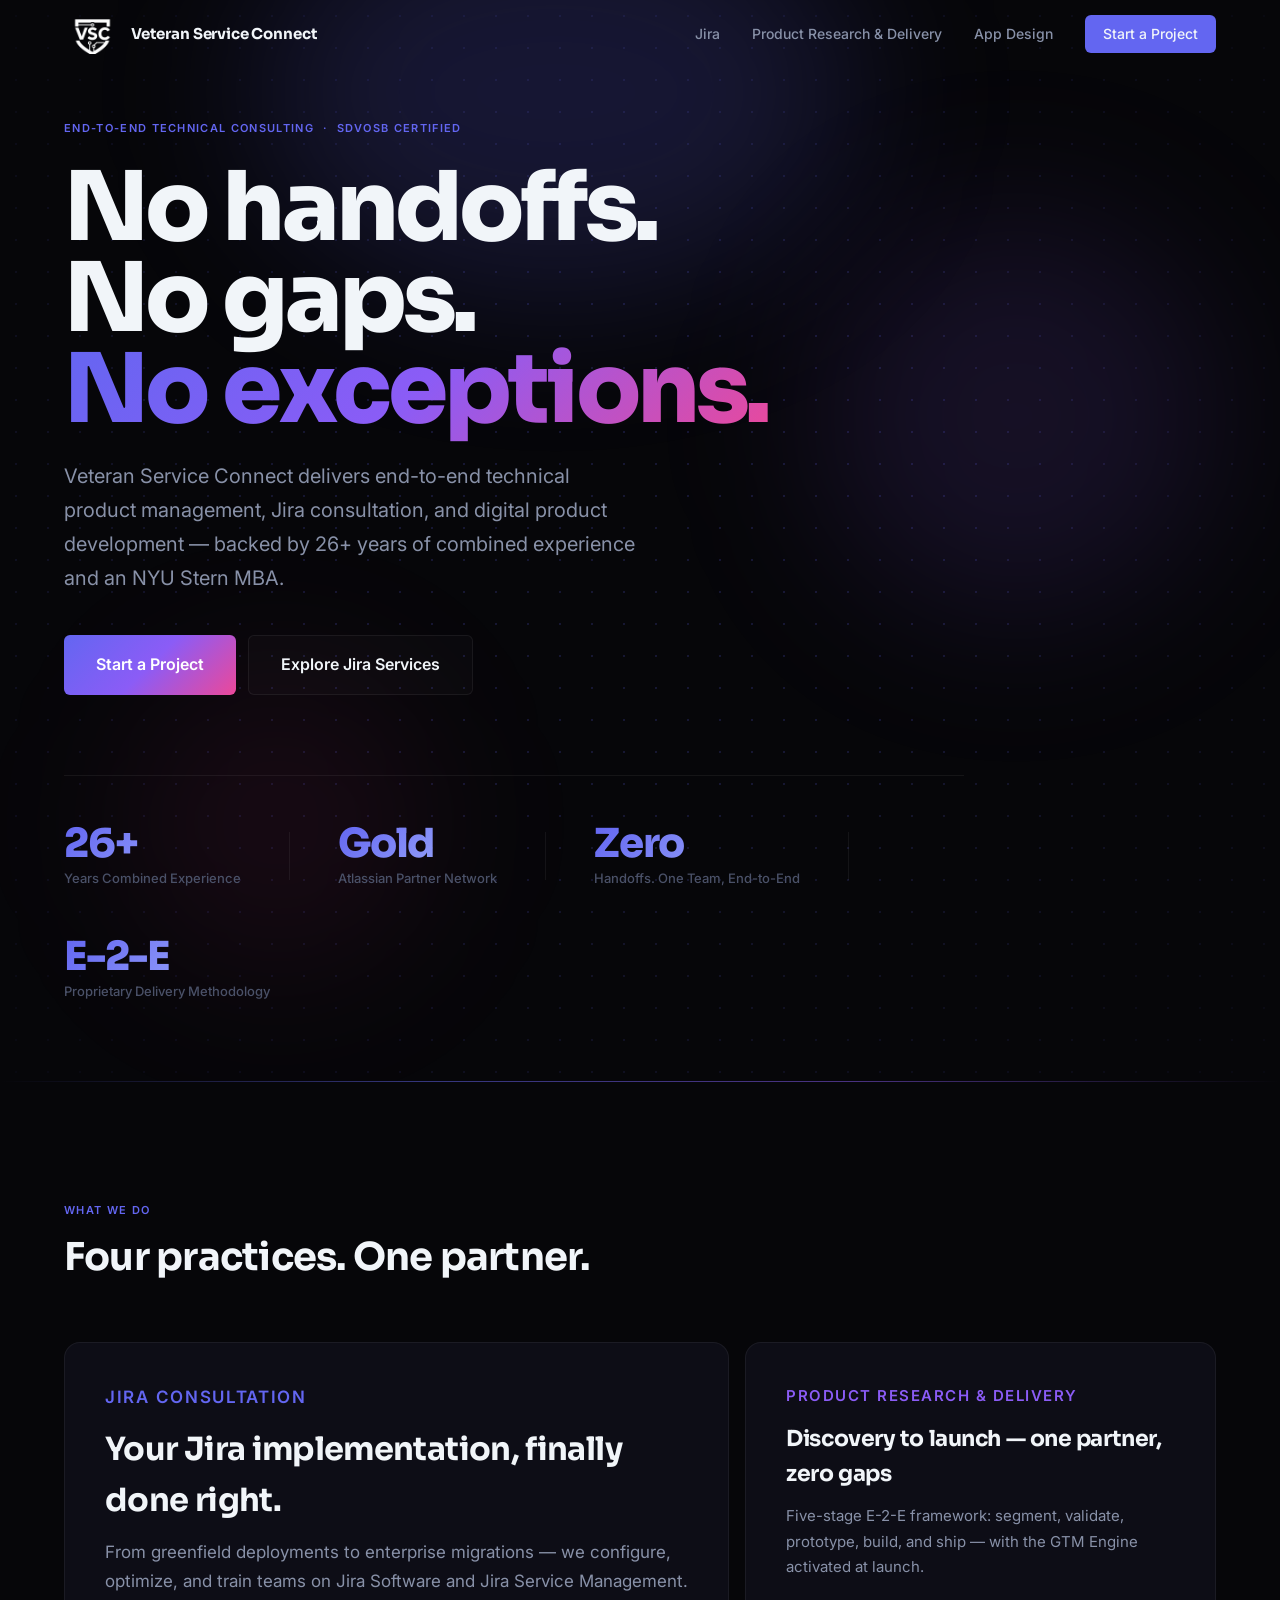
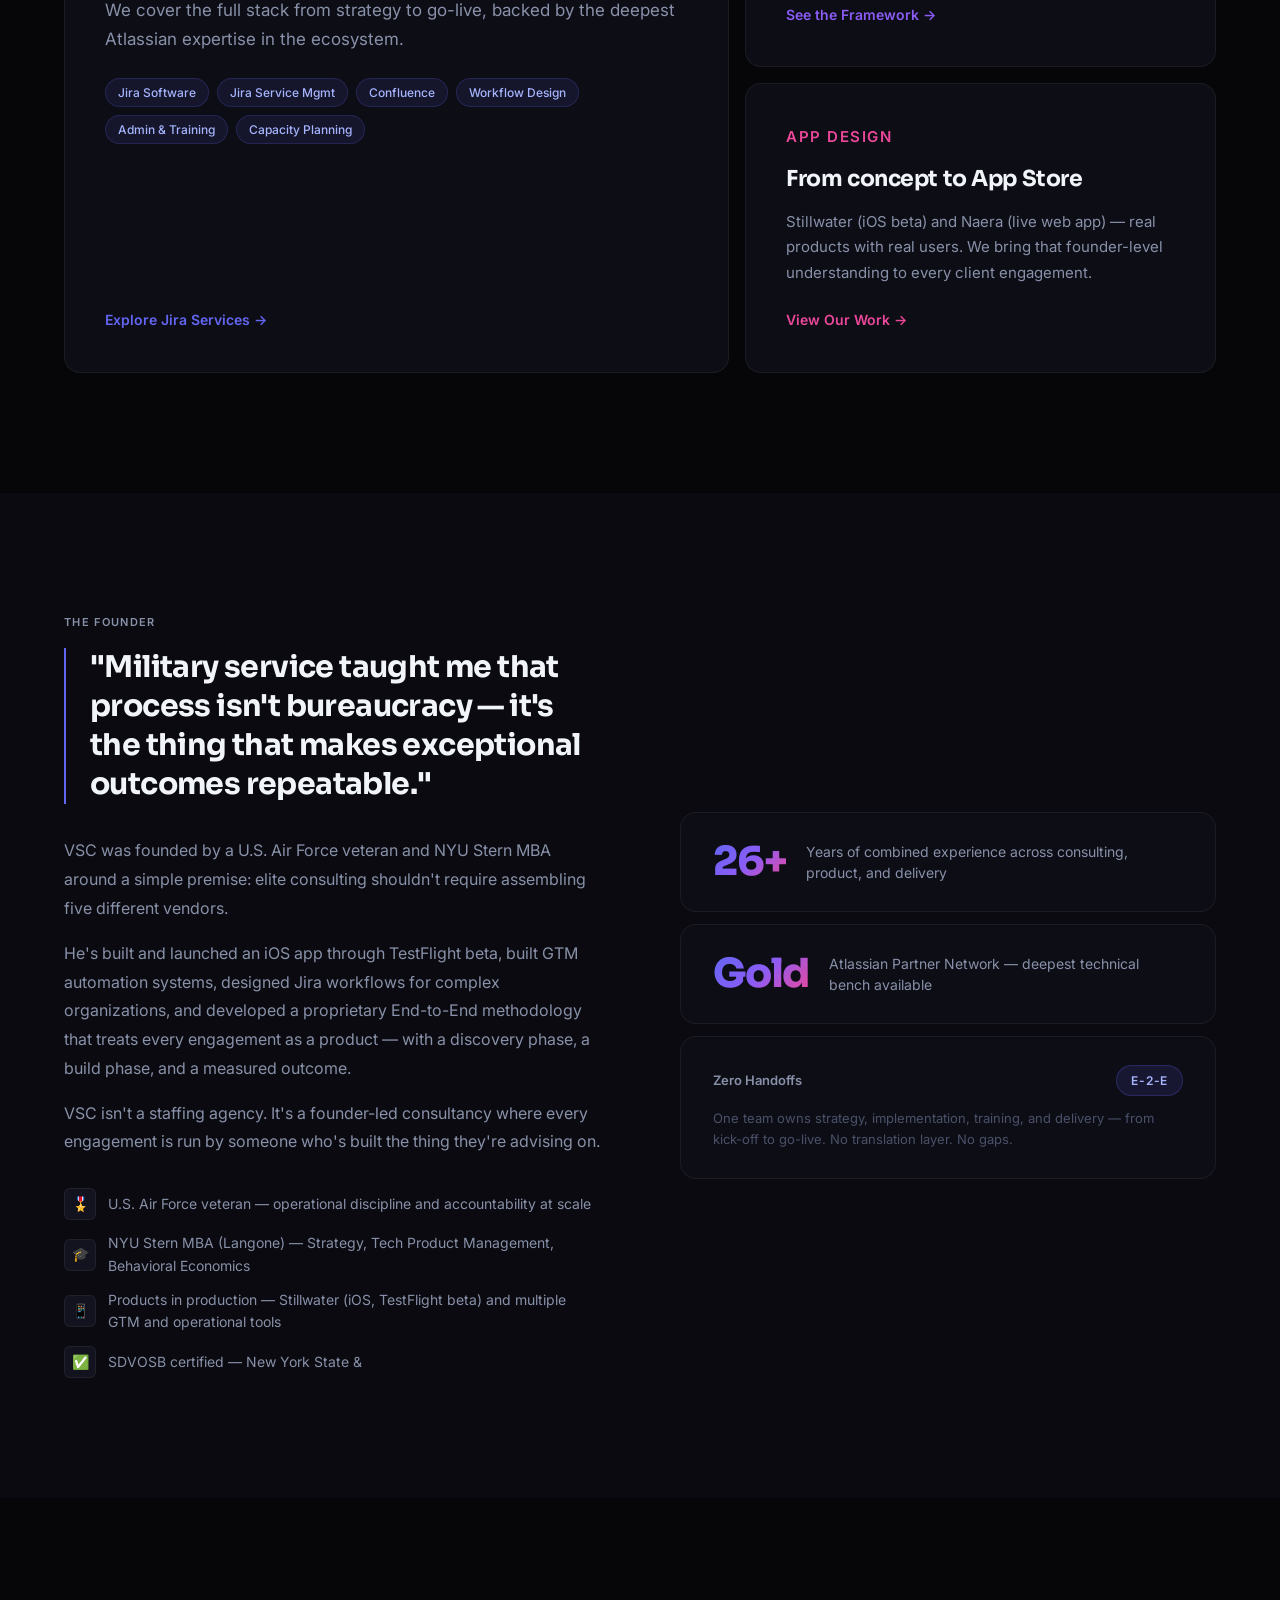
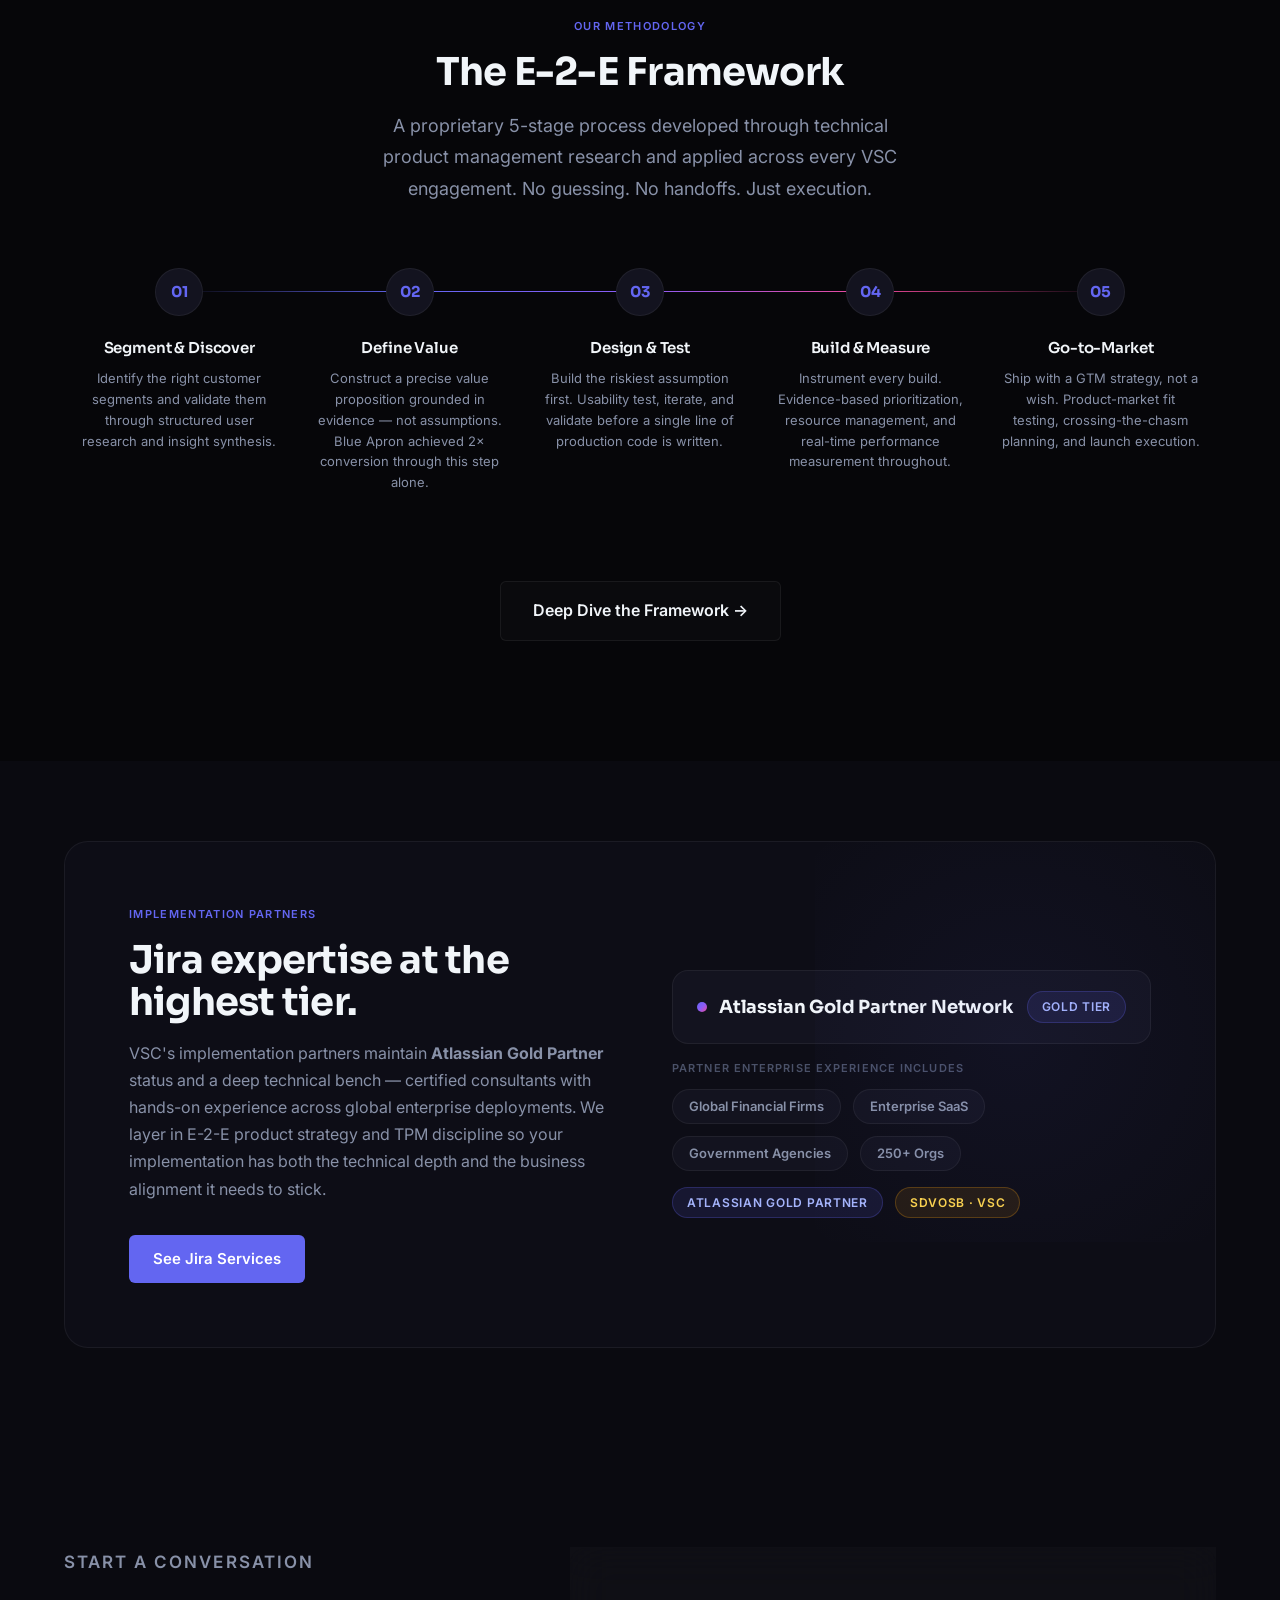
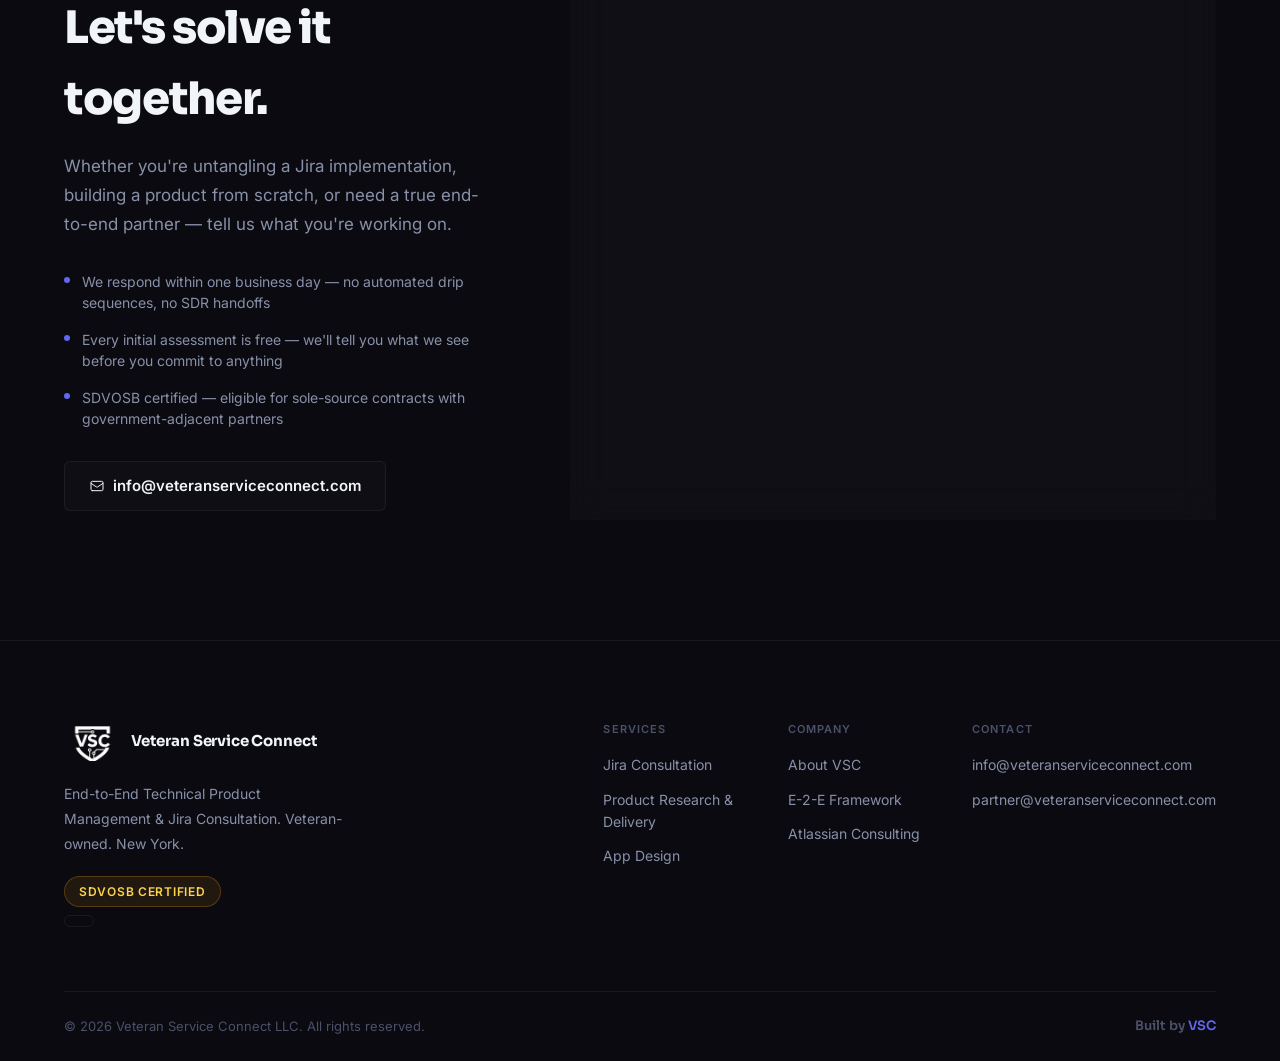
==== index.html @ 16a40b55 "feat(forms): wire homepage and delivery page contact forms to Resend - index.html: update field name" ====
<!DOCTYPE html>
<html lang="en" data-page="home">
<head>
  <meta charset="UTF-8" />
  <meta name="viewport" content="width=device-width, initial-scale=1.0" />
  <meta name="description" content="Veteran Service Connect — End-to-End Technical Product Management & Jira Consultation. SDVOSB certified. Founded by an NYU Stern MBA and USAF veteran." />
  <meta property="og:title" content="Veteran Service Connect — E-2-E Technical Consulting" />
  <meta property="og:description" content="Military precision meets MBA strategy. Jira, TPM, mobile apps, and growth systems — end-to-end." />
  <title>Veteran Service Connect</title>
  <link rel="icon" type="image/svg+xml" href="/assets/favicon.svg" />
  <link rel="preconnect" href="https://fonts.googleapis.com" />
  <link rel="preconnect" href="https://fonts.gstatic.com" crossorigin />
  <link href="https://fonts.googleapis.com/css2?family=Inter:wght@400;500;600;700&family=Sora:wght@400;600;700;800&display=swap" rel="stylesheet" />
  <link rel="stylesheet" href="/css/styles.css" />
  <style>
    /* ---- HOME-SPECIFIC ---- */
    .hero-inner {
      position: relative;
      z-index: 1;
      max-width: 900px;
    }
    .hero-inner .eyebrow { margin-bottom: 24px; }
    .hero-headline { margin-bottom: 24px; }
    .hero-sub {
      font-size: 20px;
      color: var(--text-2);
      line-height: 1.7;
      max-width: 580px;
      margin-bottom: 40px;
    }
    .hero-cta-group {
      display: flex;
      gap: 12px;
      flex-wrap: wrap;
      margin-bottom: 80px;
    }
    .hero-stats-row {
      display: flex;
      align-items: center;
      gap: 48px;
      padding-top: 48px;
      border-top: 1px solid var(--border);
      flex-wrap: wrap;
    }

    /* ---- BENTO GRID ---- */
    .services-bento {
      display: grid;
      grid-template-columns: repeat(12, 1fr);
      grid-template-rows: auto auto;
      gap: 16px;
    }
    .bento-card {
      background: var(--surface);
      border: 1px solid var(--border);
      border-radius: var(--r-lg);
      padding: 40px;
      display: flex;
      flex-direction: column;
      justify-content: space-between;
      min-height: 280px;
      position: relative;
      overflow: hidden;
      text-decoration: none;
      color: inherit;
      transition: border-color 0.25s, transform 0.25s var(--ease-spring), box-shadow 0.25s;
    }
    .bento-card:hover {
      border-color: var(--border-hover);
      transform: translateY(-3px);
      box-shadow: 0 20px 60px rgba(0,0,0,0.5);
    }
    .bento-card::before {
      content: '';
      position: absolute;
      inset: 0;
      border-radius: inherit;
      opacity: 0;
      transition: opacity 0.3s;
    }
    .bento-card:hover::before { opacity: 1; }

    /* Jira card - spans 7/12 columns and 2 rows */
    .bento-jira {
      grid-column: 1 / 8;
      grid-row: 1 / 3;
      min-height: 580px;
    }
    .bento-jira::before { background: radial-gradient(ellipse 60% 50% at 50% 100%, rgba(99,102,241,0.08), transparent); }

    /* Three right cards */
    .bento-consulting { grid-column: 8 / 13; grid-row: 1 / 2; }
    .bento-consulting::before { background: radial-gradient(ellipse 60% 60% at 100% 0%, rgba(139,92,246,0.08), transparent); }

    .bento-apps { grid-column: 8 / 13; grid-row: 2 / 3; }
    .bento-apps::before { background: radial-gradient(ellipse 60% 60% at 100% 100%, rgba(236,72,153,0.08), transparent); }

    .bento-card-eyebrow {
      font-size: 11px;
      font-weight: 600;
      letter-spacing: 0.1em;
      text-transform: uppercase;
      margin-bottom: 12px;
    }
    .bento-card h3 {
      font-family: var(--font-display);
      font-weight: 700;
      letter-spacing: -0.02em;
      margin-bottom: 12px;
    }
    .bento-jira h3 { font-size: 32px; }
    .bento-consulting h3, .bento-apps h3 { font-size: 22px; }

    .bento-card p {
      color: var(--text-2);
      line-height: 1.7;
    }
    .bento-jira p { font-size: 17px; }
    .bento-consulting p, .bento-apps p { font-size: 15px; }

    .bento-card-arrow {
      display: inline-flex;
      align-items: center;
      gap: 8px;
      font-size: 14px;
      font-weight: 600;
      margin-top: 24px;
      transition: gap 0.2s;
    }
    .bento-card:hover .bento-card-arrow { gap: 12px; }

    .bento-jira .bento-card-eyebrow { color: #6366F1; }
    .bento-jira .bento-card-arrow { color: #6366F1; }
    .bento-consulting .bento-card-eyebrow { color: #8B5CF6; }
    .bento-consulting .bento-card-arrow { color: #8B5CF6; }
    .bento-apps .bento-card-eyebrow { color: #EC4899; }
    .bento-apps .bento-card-arrow { color: #EC4899; }

    /* ---- BENTO DECORATIVE ELEMENT (jira card) ---- */
    .jira-visual {
      position: absolute;
      bottom: 0;
      right: 0;
      width: 300px;
      height: 200px;
      opacity: 0.06;
      pointer-events: none;
    }
    .bento-jira-tags {
      display: flex;
      flex-wrap: wrap;
      gap: 8px;
      margin-top: 24px;
    }
    .bento-tag {
      font-size: 12px;
      font-weight: 500;
      padding: 4px 12px;
      border-radius: var(--r-full);
      background: rgba(99,102,241,0.1);
      border: 1px solid rgba(99,102,241,0.2);
      color: #A5B4FC;
    }

    /* ---- FOUNDER SECTION ---- */
    .founder-grid {
      display: grid;
      grid-template-columns: 1fr 1fr;
      gap: 80px;
      align-items: center;
    }
    .founder-quote {
      font-family: var(--font-display);
      font-size: clamp(22px, 2.5vw, 30px);
      font-weight: 700;
      line-height: 1.3;
      letter-spacing: -0.02em;
      color: var(--text);
      border-left: 2px solid var(--a1);
      padding-left: 24px;
      margin-bottom: 32px;
    }
    .founder-bio p {
      color: var(--text-2);
      line-height: 1.8;
      margin-bottom: 16px;
    }
    .founder-credentials {
      display: flex;
      flex-direction: column;
      gap: 12px;
      margin-top: 32px;
    }
    .founder-cred {
      display: flex;
      align-items: center;
      gap: 12px;
      font-size: 14px;
      color: var(--text-2);
    }
    .cred-icon {
      width: 32px;
      height: 32px;
      border-radius: var(--r-sm);
      background: var(--surface-2);
      border: 1px solid var(--border);
      display: flex;
      align-items: center;
      justify-content: center;
      font-size: 14px;
      flex-shrink: 0;
    }
    .founder-visual {
      position: relative;
    }
    .founder-card-stack {
      display: flex;
      flex-direction: column;
      gap: 12px;
    }
    .founder-stat-card {
      background: var(--surface);
      border: 1px solid var(--border);
      border-radius: var(--r-lg);
      padding: 28px 32px;
      display: flex;
      align-items: center;
      gap: 20px;
    }
    .founder-stat-card .num {
      font-family: var(--font-display);
      font-size: 40px;
      font-weight: 800;
      letter-spacing: -0.03em;
      line-height: 1;
    }
    .founder-stat-card .num.grad { }
    .founder-stat-card .label {
      font-size: 14px;
      color: var(--text-2);
      line-height: 1.5;
    }

    /* ---- E-2-E PROCESS ---- */
    .e2e-steps {
      display: grid;
      grid-template-columns: repeat(5, 1fr);
      gap: 0;
      position: relative;
      margin-top: 64px;
    }
    .e2e-connector {
      position: absolute;
      top: 23px;
      left: 10%;
      right: 10%;
      height: 1px;
      background: linear-gradient(90deg, transparent, var(--a1), var(--a2), var(--a3), transparent);
      pointer-events: none;
    }
    .e2e-step {
      display: flex;
      flex-direction: column;
      align-items: center;
      text-align: center;
      padding: 0 16px 40px;
      position: relative;
    }
    .e2e-num {
      width: 48px;
      height: 48px;
      border-radius: 50%;
      background: var(--surface-2);
      border: 1px solid var(--border);
      display: flex;
      align-items: center;
      justify-content: center;
      font-family: var(--font-display);
      font-weight: 700;
      font-size: 15px;
      color: var(--a1);
      position: relative;
      z-index: 1;
      margin-bottom: 20px;
      transition: background 0.2s, border-color 0.2s;
    }
    .e2e-step:hover .e2e-num {
      background: rgba(99,102,241,0.15);
      border-color: rgba(99,102,241,0.4);
    }
    .e2e-step h4 {
      font-family: var(--font-display);
      font-size: 15px;
      font-weight: 600;
      margin-bottom: 8px;
      letter-spacing: -0.01em;
    }
    .e2e-step p {
      font-size: 13px;
      color: var(--text-2);
      line-height: 1.6;
    }

    /* ---- PARTNERSHIP ---- */
    .partnership-section {
      background: var(--surface);
      border-radius: var(--r-xl);
      border: 1px solid var(--border);
      padding: 64px;
      display: grid;
      grid-template-columns: 1fr 1fr;
      gap: 64px;
      align-items: center;
      position: relative;
      overflow: hidden;
    }
    .partnership-section::before {
      content: '';
      position: absolute;
      top: 0; right: 0;
      width: 400px;
      height: 400px;
      background: radial-gradient(circle, rgba(99,102,241,0.06), transparent);
      pointer-events: none;
    }
    .partnership-logo-group {
      display: flex;
      flex-direction: column;
      gap: 16px;
    }
    .partnership-main-badge {
      display: inline-flex;
      align-items: center;
      gap: 12px;
      background: var(--surface-2);
      border: 1px solid var(--border);
      border-radius: var(--r-lg);
      padding: 20px 24px;
    }
    .partner-dot {
      width: 10px;
      height: 10px;
      border-radius: 50%;
      background: var(--grad-brand);
    }
    .partnership-main-badge .name {
      font-family: var(--font-display);
      font-size: 18px;
      font-weight: 700;
      letter-spacing: -0.01em;
    }
    .partnership-main-badge .tier {
      margin-left: auto;
    }
    .client-proof {
      display: flex;
      flex-direction: column;
      gap: 8px;
    }
    .client-proof-label {
      font-size: 11px;
      font-weight: 600;
      letter-spacing: 0.1em;
      text-transform: uppercase;
      color: var(--text-3);
      margin-bottom: 4px;
    }
    .client-logos-row {
      display: flex;
      flex-wrap: wrap;
      gap: 12px;
    }
    .client-pill {
      font-size: 13px;
      font-weight: 600;
      color: var(--text-2);
      padding: 6px 16px;
      background: var(--surface-2);
      border: 1px solid var(--border);
      border-radius: var(--r-full);
    }

    /* ---- CONTACT SPLIT ---- */
    .contact-split-home {
      display: grid;
      grid-template-columns: 1fr 1fr;
      gap: 80px;
      align-items: start;
    }
    .contact-lede h2 {
      font-family: var(--font-display);
      font-size: clamp(30px, 3.5vw, 46px);
      font-weight: 800;
      letter-spacing: -0.03em;
      margin-bottom: 16px;
    }
    .contact-lede p {
      font-size: 17px;
      color: var(--text-2);
      line-height: 1.7;
      margin-bottom: 32px;
    }
    .contact-trust {
      display: flex;
      flex-direction: column;
      gap: 16px;
    }
    .contact-trust-item {
      display: flex;
      align-items: flex-start;
      gap: 12px;
      font-size: 14px;
      color: var(--text-2);
      line-height: 1.5;
    }
    .contact-trust-dot {
      width: 6px;
      height: 6px;
      border-radius: 50%;
      background: var(--a1);
      margin-top: 6px;
      flex-shrink: 0;
    }
    @media (max-width: 900px) {
      .contact-split-home { grid-template-columns: 1fr; gap: 48px; }
    }

    /* Responsive bento */
    @media (max-width: 900px) {
      .services-bento { grid-template-columns: 1fr; }
      .bento-jira { grid-column: 1; grid-row: auto; min-height: 320px; }
      .bento-consulting { grid-column: 1; grid-row: auto; }
      .bento-apps { grid-column: 1; grid-row: auto; }
      .founder-grid { grid-template-columns: 1fr; gap: 48px; }
      .e2e-steps { grid-template-columns: 1fr 1fr; gap: 32px; }
      .e2e-connector { display: none; }
      .partnership-section { grid-template-columns: 1fr; gap: 40px; padding: 40px; }
      .cta-band { padding: 48px 32px; }
    }
    @media (max-width: 600px) {
      .e2e-steps { grid-template-columns: 1fr; }
    }
  </style>
</head>
<body>

  <!-- NAV -->
  <header class="nav" id="nav">
    <div class="container nav-inner">
      <a href="/" class="nav-logo">
        <img src="/assets/vsc-mark.png" alt="VSC" style="height:40px;width:auto;" /><span class="nav-logo-text">Veteran Service Connect</span>
        
      </a>
      <button class="nav-toggle" id="nav-toggle" aria-label="Toggle navigation">
        <span></span><span></span><span></span>
      </button>
      <nav class="nav-links" id="nav-links">
        <a href="/jira">Jira</a>
        <a href="/delivery">Product Research &amp; Delivery</a>
        <a href="/apps">App Design</a>
        
        <a href="#contact" class="btn btn-primary btn-sm">Start a Project</a>
      </nav>
    </div>
  </header>

  <main>

    <!-- HERO -->
    <section class="hero">
      <div class="hero-dots"></div>
      <div class="orb orb-1"></div>
      <div class="orb orb-2"></div>
      <div class="orb orb-3"></div>
      <div class="container">
        <div class="hero-inner">
          <p class="eyebrow reveal">End-to-End Technical Consulting &nbsp;·&nbsp; SDVOSB Certified</p>
          <h1 class="display-xl hero-headline reveal reveal-delay-1">
            No handoffs.<br />
            No gaps.<br />
            <span class="grad-text">No exceptions.</span>
          </h1>
          <p class="hero-sub reveal reveal-delay-2">
            Veteran Service Connect delivers end-to-end technical product management, Jira consultation, and digital product development — backed by 26+ years of combined experience and an NYU Stern MBA.
          </p>
          <div class="hero-cta-group reveal reveal-delay-3">
            <a href="#contact" class="btn btn-gradient btn-lg">Start a Project</a>
            <a href="/jira" class="btn btn-ghost btn-lg">Explore Jira Services</a>
          </div>
          <div class="hero-stats-row reveal reveal-delay-4">
            <div class="stat-item">
              <div class="stat-num grad-text-blue" data-count="26">0</div>
              <div class="stat-label">Years Combined Experience</div>
            </div>
            <div class="stat-divider"></div>
            <div class="stat-item">
              <div class="stat-num grad-text-blue">Gold</div>
              <div class="stat-label">Atlassian Partner Network</div>
            </div>
            <div class="stat-divider"></div>
            <div class="stat-item">
              <div class="stat-num grad-text-blue">Zero</div>
              <div class="stat-label">Handoffs. One Team, End-to-End</div>
            </div>
            <div class="stat-divider"></div>
            <div class="stat-item">
              <div class="stat-num grad-text-blue">E-2-E</div>
              <div class="stat-label">Proprietary Delivery Methodology</div>
            </div>
          </div>
        </div>
      </div>
    </section>

    <!-- GLOW LINE -->
    <div class="glow-line"></div>

    <!-- SERVICES BENTO -->
    <section class="section">
      <div class="container">
        <div class="section-header reveal">
          <p class="eyebrow">What We Do</p>
          <h2 class="headline">Four practices. One partner.</h2>
        </div>
        <div class="services-bento reveal reveal-delay-1">

          <!-- JIRA — big card -->
          <a href="/jira" class="bento-card bento-jira">
            <div>
              <p class="bento-card-eyebrow">Jira Consultation</p>
              <h3>Your Jira implementation, finally done right.</h3>
              <p>From greenfield deployments to enterprise migrations — we configure, optimize, and train teams on Jira Software and Jira Service Management. We cover the full stack from strategy to go-live, backed by the deepest Atlassian expertise in the ecosystem.</p>
              <div class="bento-jira-tags">
                <span class="bento-tag">Jira Software</span>
                <span class="bento-tag">Jira Service Mgmt</span>
                <span class="bento-tag">Confluence</span>
                <span class="bento-tag">Workflow Design</span>
                <span class="bento-tag">Admin & Training</span>
                <span class="bento-tag">Capacity Planning</span>
              </div>
            </div>
            <span class="bento-card-arrow">Explore Jira Services →</span>
          </a>

          <!-- PRODUCT RESEARCH & DELIVERY -->
          <a href="/delivery" class="bento-card bento-consulting">
            <div>
              <p class="bento-card-eyebrow">Product Research &amp; Delivery</p>
              <h3>Discovery to launch — one partner, zero gaps</h3>
              <p>Five-stage E-2-E framework: segment, validate, prototype, build, and ship — with the GTM Engine activated at launch.</p>
            </div>
            <span class="bento-card-arrow">See the Framework →</span>
          </a>

          <!-- APP DESIGN -->
          <a href="/apps" class="bento-card bento-apps">
            <div>
              <p class="bento-card-eyebrow">App Design</p>
              <h3>From concept to App Store</h3>
              <p>Stillwater (iOS beta) and Naera (live web app) — real products with real users. We bring that founder-level understanding to every client engagement.</p>
            </div>
            <span class="bento-card-arrow">View Our Work →</span>
          </a>

        </div>
      </div>
    </section>

    <!-- FOUNDER SECTION -->
    <section class="section section-dark" id="about">
      <div class="container">
        <div class="founder-grid">
          <div class="founder-bio reveal">
            <p class="eyebrow">The Founder</p>
            <div class="founder-quote">
              "Military service taught me that process isn't bureaucracy — it's the thing that makes exceptional outcomes repeatable."
            </div>
            <p>VSC was founded by a U.S. Air Force veteran and NYU Stern MBA around a simple premise: elite consulting shouldn't require assembling five different vendors.</p>
            <p>He's built and launched an iOS app through TestFlight beta, built GTM automation systems, designed Jira workflows for complex organizations, and developed a proprietary End-to-End methodology that treats every engagement as a product — with a discovery phase, a build phase, and a measured outcome.</p>
            <p>VSC isn't a staffing agency. It's a founder-led consultancy where every engagement is run by someone who's built the thing they're advising on.</p>
            <div class="founder-credentials">
              <div class="founder-cred">
                <div class="cred-icon">🎖️</div>
                <span>U.S. Air Force veteran — operational discipline and accountability at scale</span>
              </div>
              <div class="founder-cred">
                <div class="cred-icon">🎓</div>
                <span>NYU Stern MBA (Langone) — Strategy, Tech Product Management, Behavioral Economics</span>
              </div>
              <div class="founder-cred">
                <div class="cred-icon">📱</div>
                <span>Products in production — Stillwater (iOS, TestFlight beta) and multiple GTM and operational tools</span>
              </div>
              <div class="founder-cred">
                <div class="cred-icon">✅</div>
                <span>SDVOSB certified — New York State &amp; </span>
              </div>
            </div>
          </div>
          <div class="founder-visual reveal reveal-delay-2">
            <div class="founder-card-stack">
              <div class="founder-stat-card">
                <div>
                  <div class="num grad-text">26+</div>
                </div>
                <div class="label">Years of combined experience across consulting, product, and delivery</div>
              </div>
              <div class="founder-stat-card">
                <div>
                  <div class="num grad-text">Gold</div>
                </div>
                <div class="label">Atlassian Partner Network — deepest technical bench available</div>
              </div>
              <div class="founder-stat-card card-gradient-border">
                <div style="width:100%">
                  <div style="display:flex;align-items:center;justify-content:space-between;margin-bottom:12px;">
                    <span style="font-size:13px;font-weight:600;color:var(--text-2)">Zero Handoffs</span>
                    <span class="badge badge-indigo">E-2-E</span>
                  </div>
                  <div style="font-size:13px;color:var(--text-3);line-height:1.6;">
                    One team owns strategy, implementation, training, and delivery — from kick-off to go-live. No translation layer. No gaps.
                  </div>
                </div>
              </div>
            </div>
          </div>
        </div>
      </div>
    </section>

    <!-- E-2-E PROCESS -->
    <section class="section" id="process">
      <div class="container">
        <div class="section-header centered reveal">
          <p class="eyebrow">Our Methodology</p>
          <h2 class="headline">The E-2-E Framework</h2>
          <p class="body-l">A proprietary 5-stage process developed through technical product management research and applied across every VSC engagement. No guessing. No handoffs. Just execution.</p>
        </div>
        <div class="e2e-steps reveal reveal-delay-1">
          <div class="e2e-connector"></div>
          <div class="e2e-step">
            <div class="e2e-num">01</div>
            <h4>Segment &amp; Discover</h4>
            <p>Identify the right customer segments and validate them through structured user research and insight synthesis.</p>
          </div>
          <div class="e2e-step">
            <div class="e2e-num">02</div>
            <h4>Define Value</h4>
            <p>Construct a precise value proposition grounded in evidence — not assumptions. Blue Apron achieved 2× conversion through this step alone.</p>
          </div>
          <div class="e2e-step">
            <div class="e2e-num">03</div>
            <h4>Design &amp; Test</h4>
            <p>Build the riskiest assumption first. Usability test, iterate, and validate before a single line of production code is written.</p>
          </div>
          <div class="e2e-step">
            <div class="e2e-num">04</div>
            <h4>Build &amp; Measure</h4>
            <p>Instrument every build. Evidence-based prioritization, resource management, and real-time performance measurement throughout.</p>
          </div>
          <div class="e2e-step">
            <div class="e2e-num">05</div>
            <h4>Go-to-Market</h4>
            <p>Ship with a GTM strategy, not a wish. Product-market fit testing, crossing-the-chasm planning, and launch execution.</p>
          </div>
        </div>
        <div style="text-align:center;margin-top:48px;" class="reveal reveal-delay-2">
          <a href="/delivery" class="btn btn-ghost btn-lg">Deep Dive the Framework →</a>
        </div>
      </div>
    </section>

    <!-- PARTNERSHIP -->
    <section class="section-sm section-dark">
      <div class="container">
        <div class="partnership-section reveal">
          <div>
            <p class="eyebrow" style="margin-bottom:16px;">Implementation Partners</p>
            <h2 class="headline" style="margin-bottom:16px;">Jira expertise at the highest tier.</h2>
            <p class="body" style="color:var(--text-2);margin-bottom:32px;">
              VSC's implementation partners maintain <strong>Atlassian Gold Partner</strong> status and a deep technical bench — certified consultants with hands-on experience across global enterprise deployments. We layer in E-2-E product strategy and TPM discipline so your implementation has both the technical depth and the business alignment it needs to stick.
            </p>
            <a href="/jira" class="btn btn-primary">See Jira Services</a>
          </div>
          <div class="partnership-logo-group">
            <div class="partnership-main-badge">
              <div class="partner-dot"></div>
              <span class="name">Atlassian Gold Partner Network</span>
              <span class="tier"><span class="badge badge-indigo">Gold Tier</span></span>
            </div>
            <div class="client-proof">
              <div class="client-proof-label">Partner enterprise experience includes</div>
              <div class="client-logos-row">
                <span class="client-pill">Global Financial Firms</span>
                <span class="client-pill">Enterprise SaaS</span>
                <span class="client-pill">Government Agencies</span>
                <span class="client-pill">250+ Orgs</span>
              </div>
            </div>
            <div style="display:flex;gap:12px;flex-wrap:wrap;">
              <span class="badge badge-indigo">Atlassian Gold Partner</span>
              <span class="badge badge-gold">SDVOSB · VSC</span>
            </div>
          </div>
        </div>
      </div>
    </section>

    <!-- CONTACT -->
    <section class="section section-dark" id="contact">
      <div class="container">
        <div class="contact-split-home">
          <div class="contact-lede reveal">
            <p class="eyebrow" style="margin-bottom:16px;">Start a Conversation</p>
            <h2>Let's solve it together.</h2>
            <p>Whether you're untangling a Jira implementation, building a product from scratch, or need a true end-to-end partner — tell us what you're working on.</p>
            <div class="contact-trust">
              <div class="contact-trust-item">
                <div class="contact-trust-dot"></div>
                <span>We respond within one business day — no automated drip sequences, no SDR handoffs</span>
              </div>
              <div class="contact-trust-item">
                <div class="contact-trust-dot"></div>
                <span>Every initial assessment is free — we'll tell you what we see before you commit to anything</span>
              </div>
              <div class="contact-trust-item">
                <div class="contact-trust-dot"></div>
                <span>SDVOSB certified — eligible for sole-source contracts with government-adjacent partners</span>
              </div>
            </div>
            <div style="margin-top:32px;">
              <a href="mailto:info@veteranserviceconnect.com" class="btn btn-ghost" style="display:inline-flex;align-items:center;gap:8px;">
                <svg width="16" height="16" fill="none" viewBox="0 0 24 24"><path d="M3 8l7.89 5.26a2 2 0 002.22 0L21 8M5 19h14a2 2 0 002-2V7a2 2 0 00-2-2H5a2 2 0 00-2 2v10a2 2 0 002 2z" stroke="currentColor" stroke-width="1.5" stroke-linecap="round" stroke-linejoin="round"/></svg>
                info@veteranserviceconnect.com
              </a>
            </div>
          </div>
          <div class="card card-glass reveal reveal-delay-2" style="padding:40px;">
            <form class="form" id="contact-form">
              <input type="hidden" name="_subject" value="New Contact Request — Veteran Service Connect" />
              <input type="hidden" name="form_type" value="General Contact" />
              <div class="form-row">
                <div class="form-group">
                  <label for="name">Name</label>
                  <input type="text" id="name" name="Name" placeholder="Your name" required />
                </div>
                <div class="form-group">
                  <label for="org">Organization</label>
                  <input type="text" id="org" name="Organization" placeholder="Company name" />
                </div>
              </div>
              <div class="form-group">
                <label for="email">Email</label>
                <input type="email" id="email" name="Email" placeholder="you@company.com" required />
              </div>
              <div class="form-group">
                <label for="service">What do you need help with?</label>
                <select id="service" name="Service">
                  <option value="">Select a service</option>
                  <option>Jira Implementation or Optimization</option>
                  <option>Product Research &amp; Delivery</option>
                  <option>App Design &amp; Development</option>
                  <option>GTM / Launch Systems</option>
                  <option>Not sure — let's talk</option>
                </select>
              </div>
              <div class="form-group">
                <label for="message">Tell us about your situation</label>
                <textarea id="message" name="Message" rows="4" placeholder="Timeline, current challenges, team size..."></textarea>
              </div>
              <button type="submit" class="btn btn-gradient btn-full">Send Message</button>
              <p class="form-note">We respond within one business day.</p>
            </form>
          </div>
        </div>
      </div>
    </section>

  </main>

  <!-- FOOTER -->
  <footer class="footer">
    <div class="container">
      <div class="footer-inner">
        <div class="footer-brand">
          <a href="/" class="nav-logo" style="margin-bottom:0">
            <img src="/assets/vsc-mark.png" alt="VSC" style="height:40px;width:auto;" /><span class="nav-logo-text">Veteran Service Connect</span>
            
          </a>
          <p>End-to-End Technical Product Management &amp; Jira Consultation. Veteran-owned. New York.</p>
          <div style="display:flex;flex-direction:column;gap:8px;align-items:flex-start;">
            <span class="badge badge-gold">SDVOSB Certified</span>
            <span class="badge badge-outline"></span>
          </div>
        </div>
        <div class="footer-links-grid">
          <div class="footer-col">
            <h4>Services</h4>
            <a href="/jira">Jira Consultation</a>
            <a href="/delivery">Product Research &amp; Delivery</a>
            <a href="/apps">App Design</a>
          </div>
          <div class="footer-col">
            <h4>Company</h4>
            <a href="#about">About VSC</a>
            <a href="#process">E-2-E Framework</a>
            <a href="/jira">Atlassian Consulting</a>
          </div>
          <div class="footer-col">
            <h4>Contact</h4>
            <a href="mailto:info@veteranserviceconnect.com">info@veteranserviceconnect.com</a>
            <a href="mailto:partner@veteranserviceconnect.com">partner@veteranserviceconnect.com</a>
          </div>
        </div>
      </div>
      <div class="footer-bottom">
        <p>© 2026 Veteran Service Connect LLC. All rights reserved.</p>
        <div class="footer-built">Built by <span>VSC</span></div>
      </div>
    </div>
  </footer>

  <script src="/js/main.js"></script>
</body>
</html>
---- css/styles.css ----
/* ================================================================
   Veteran Service Connect — Design System 2026
   Principal: Ive / Chesky / Schultz / Vogels / Karpathy
   ================================================================ */

@import url('https://fonts.googleapis.com/css2?family=Inter:wght@300;400;500;600;700&family=Sora:wght@400;600;700;800&display=swap');

/* ----------------------------------------------------------------
   DESIGN TOKENS
   ---------------------------------------------------------------- */
:root {
  --bg:         #060609;
  --bg-2:       #0A0A10;
  --surface:    #0D0D16;
  --surface-2:  #13131F;
  --surface-3:  #18182A;

  --border:       rgba(255,255,255,0.06);
  --border-hover: rgba(99,102,241,0.35);
  --border-glow:  rgba(99,102,241,0.6);

  --a1: #6366F1;  /* indigo */
  --a2: #8B5CF6;  /* violet */
  --a3: #EC4899;  /* pink */
  --gold: #F59E0B;
  --green: #10B981;

  --text:   #F1F5F9;
  --text-2: #8891A8;
  --text-3: #4A5168;

  --grad-brand: linear-gradient(135deg, var(--a1) 0%, var(--a2) 50%, var(--a3) 100%);
  --grad-subtle: linear-gradient(135deg, rgba(99,102,241,0.15), rgba(139,92,246,0.08));

  --font-display: 'Sora', system-ui, sans-serif;
  --font-body:    'Inter', system-ui, sans-serif;

  --ease-spring: cubic-bezier(0.16, 1, 0.3, 1);
  --ease-out:    cubic-bezier(0.0, 0.0, 0.2, 1);

  --r-sm:  6px;
  --r-md:  12px;
  --r-lg:  16px;
  --r-xl:  24px;
  --r-full: 100px;

  --space: 8px;
}

/* ----------------------------------------------------------------
   RESET
   ---------------------------------------------------------------- */
*, *::before, *::after { box-sizing: border-box; margin: 0; padding: 0; }
html {
  scroll-behavior: smooth;
  -webkit-font-smoothing: antialiased;
  -moz-osx-font-smoothing: grayscale;
  text-rendering: optimizeLegibility;
}
body {
  font-family: var(--font-body);
  background: var(--bg);
  color: var(--text);
  font-size: 16px;
  line-height: 1.6;
  overflow-x: hidden;
}
img, svg { display: block; max-width: 100%; }
a { color: inherit; text-decoration: none; }
button { font-family: inherit; cursor: pointer; border: none; background: none; }
input, textarea, select { font-family: inherit; }
::selection { background: rgba(99,102,241,0.3); color: var(--text); }

/* ----------------------------------------------------------------
   LAYOUT
   ---------------------------------------------------------------- */
.container {
  width: 100%;
  max-width: 1200px;
  margin: 0 auto;
  padding: 0 calc(var(--space) * 3);
}
.container--wide { max-width: 1400px; }
.container--narrow { max-width: 800px; }

/* ----------------------------------------------------------------
   TYPOGRAPHY
   ---------------------------------------------------------------- */
.display-xl {
  font-family: var(--font-display);
  font-size: clamp(56px, 8vw, 96px);
  font-weight: 800;
  line-height: 0.95;
  letter-spacing: -0.04em;
}
.display-l {
  font-family: var(--font-display);
  font-size: clamp(40px, 5vw, 64px);
  font-weight: 700;
  line-height: 1.0;
  letter-spacing: -0.03em;
}
.headline {
  font-family: var(--font-display);
  font-size: clamp(28px, 3vw, 40px);
  font-weight: 700;
  line-height: 1.1;
  letter-spacing: -0.02em;
}
.headline-sm {
  font-family: var(--font-display);
  font-size: clamp(20px, 2.5vw, 28px);
  font-weight: 600;
  line-height: 1.2;
  letter-spacing: -0.015em;
}
.eyebrow {
  font-size: 11px;
  font-weight: 600;
  letter-spacing: 0.12em;
  text-transform: uppercase;
  color: var(--a1);
}
.body-l { font-size: 18px; line-height: 1.75; }
.body { font-size: 16px; line-height: 1.7; }
.body-sm { font-size: 14px; line-height: 1.65; }
.caption { font-size: 12px; line-height: 1.5; }

/* ----------------------------------------------------------------
   GRADIENT TEXT
   ---------------------------------------------------------------- */
.grad-text {
  background: var(--grad-brand);
  -webkit-background-clip: text;
  -webkit-text-fill-color: transparent;
  background-clip: text;
}
.grad-text-blue {
  background: linear-gradient(135deg, #6366F1, #A5B4FC);
  -webkit-background-clip: text;
  -webkit-text-fill-color: transparent;
  background-clip: text;
}

/* ----------------------------------------------------------------
   BUTTONS
   ---------------------------------------------------------------- */
.btn {
  display: inline-flex;
  align-items: center;
  justify-content: center;
  gap: calc(var(--space) * 1);
  font-weight: 600;
  border-radius: var(--r-sm);
  transition: all 0.2s var(--ease-out);
  white-space: nowrap;
  position: relative;
  overflow: hidden;
}
.btn::after {
  content: '';
  position: absolute;
  inset: 0;
  opacity: 0;
  transition: opacity 0.2s;
}
.btn:hover::after { opacity: 1; }

.btn-primary {
  padding: 12px 24px;
  font-size: 15px;
  background: var(--a1);
  color: #fff;
}
.btn-primary::after { background: rgba(255,255,255,0.1); }
.btn-primary:hover { transform: translateY(-1px); box-shadow: 0 8px 32px rgba(99,102,241,0.35); }

.btn-gradient {
  padding: 13px 28px;
  font-size: 15px;
  background: var(--grad-brand);
  color: #fff;
  border: none;
}
.btn-gradient:hover { transform: translateY(-2px); box-shadow: 0 12px 40px rgba(99,102,241,0.4); }

.btn-ghost {
  padding: 12px 24px;
  font-size: 15px;
  color: var(--text);
  border: 1px solid var(--border);
  background: rgba(255,255,255,0.02);
}
.btn-ghost:hover { border-color: var(--border-hover); background: rgba(99,102,241,0.08); }

.btn-sm { padding: 8px 18px; font-size: 14px; }
.btn-lg { padding: 16px 32px; font-size: 16px; }
.btn-full { width: 100%; }

/* Arrow icon in button */
.btn-arrow::after {
  content: '→';
  font-family: var(--font-body);
  margin-left: 4px;
  transition: transform 0.2s;
}
.btn-arrow:hover::after { transform: translateX(4px); }

/* ----------------------------------------------------------------
   BADGES
   ---------------------------------------------------------------- */
.badge {
  display: inline-flex;
  align-items: center;
  gap: 6px;
  font-size: 12px;
  font-weight: 600;
  letter-spacing: 0.06em;
  text-transform: uppercase;
  padding: 5px 14px;
  border-radius: var(--r-full);
}
.badge-indigo {
  background: rgba(99,102,241,0.12);
  border: 1px solid rgba(99,102,241,0.25);
  color: #A5B4FC;
}
.badge-gold {
  background: rgba(245,158,11,0.1);
  border: 1px solid rgba(245,158,11,0.25);
  color: #FCD34D;
}
.badge-green {
  background: rgba(16,185,129,0.1);
  border: 1px solid rgba(16,185,129,0.25);
  color: #6EE7B7;
}
.badge-outline {
  background: transparent;
  border: 1px solid var(--border);
  color: var(--text-2);
}

/* ----------------------------------------------------------------
   NAV
   ---------------------------------------------------------------- */
.nav {
  position: fixed;
  top: 0; left: 0; right: 0;
  z-index: 100;
  padding: 0;
  transition: background 0.3s, border-color 0.3s, backdrop-filter 0.3s;
}
.nav.scrolled {
  background: rgba(6,6,9,0.85);
  border-bottom: 1px solid var(--border);
  backdrop-filter: blur(20px);
  -webkit-backdrop-filter: blur(20px);
}
.nav-inner {
  display: flex;
  align-items: center;
  justify-content: space-between;
  height: 68px;
}
.nav-logo {
  display: flex;
  align-items: center;
  gap: 10px;
  text-decoration: none;
}
.nav-logo-mark {
  width: 32px;
  height: 32px;
  background: var(--grad-brand);
  border-radius: 8px;
  display: flex;
  align-items: center;
  justify-content: center;
  font-family: var(--font-display);
  font-weight: 800;
  font-size: 14px;
  color: #fff;
  letter-spacing: -0.02em;
}
.nav-logo-text {
  font-family: var(--font-display);
  font-weight: 700;
  font-size: 15px;
  color: var(--text);
  letter-spacing: -0.01em;
}
.nav-links {
  display: flex;
  align-items: center;
  gap: 32px;
}
.nav-links a {
  font-size: 14px;
  font-weight: 500;
  color: var(--text-2);
  transition: color 0.2s;
  position: relative;
}
.nav-links a:hover { color: var(--text); }
.nav-links a.active { color: var(--text); }
.nav-links a.active::after {
  content: '';
  position: absolute;
  bottom: -4px;
  left: 0; right: 0;
  height: 1px;
  background: var(--a1);
}
.nav-toggle {
  display: none;
  flex-direction: column;
  gap: 5px;
  padding: 8px;
  border-radius: var(--r-sm);
  transition: background 0.2s;
}
.nav-toggle:hover { background: var(--surface); }
.nav-toggle span {
  display: block;
  width: 22px;
  height: 2px;
  background: var(--text);
  border-radius: 2px;
  transition: all 0.25s;
}

/* ----------------------------------------------------------------
   SECTIONS
   ---------------------------------------------------------------- */
.section { padding: 120px 0; }
.section-sm { padding: 80px 0; }
.section-dark { background: var(--bg-2); }
.section-surface { background: var(--surface); }

.section-header {
  margin-bottom: calc(var(--space) * 8);
}
.section-header.centered {
  text-align: center;
  max-width: 640px;
  margin-left: auto;
  margin-right: auto;
  margin-bottom: calc(var(--space) * 8);
}
.section-header .eyebrow { margin-bottom: calc(var(--space) * 2); }
.section-header .headline { margin-bottom: calc(var(--space) * 2); }
.section-header .body-l { color: var(--text-2); max-width: 540px; }
.section-header.centered .body-l { margin: 0 auto; }

/* ----------------------------------------------------------------
   CARDS
   ---------------------------------------------------------------- */
.card {
  background: var(--surface);
  border: 1px solid var(--border);
  border-radius: var(--r-lg);
  padding: calc(var(--space) * 4);
  transition: border-color 0.25s, transform 0.25s var(--ease-spring), box-shadow 0.25s;
}
.card:hover {
  border-color: var(--border-hover);
  transform: translateY(-3px);
  box-shadow: 0 16px 48px rgba(0,0,0,0.4), 0 0 0 1px rgba(99,102,241,0.1);
}
.card-glass {
  background: rgba(255,255,255,0.025);
  backdrop-filter: blur(20px);
  -webkit-backdrop-filter: blur(20px);
  border: 1px solid var(--border);
  border-radius: var(--r-lg);
}
.card-gradient-border {
  background: linear-gradient(var(--surface), var(--surface)) padding-box,
              var(--grad-brand) border-box;
  border: 1px solid transparent;
  border-radius: var(--r-lg);
}

/* ----------------------------------------------------------------
   ICON BOXES
   ---------------------------------------------------------------- */
.icon-box {
  width: 48px;
  height: 48px;
  border-radius: var(--r-md);
  display: flex;
  align-items: center;
  justify-content: center;
  color: var(--a1);
  background: rgba(99,102,241,0.1);
  border: 1px solid rgba(99,102,241,0.2);
  flex-shrink: 0;
}
.icon-box svg { width: 22px; height: 22px; }

/* ----------------------------------------------------------------
   HERO BASE
   ---------------------------------------------------------------- */
.hero {
  position: relative;
  min-height: 100svh;
  display: flex;
  align-items: center;
  padding: 120px 0 80px;
  overflow: hidden;
}

/* Dot grid background */
.hero-dots {
  position: absolute;
  inset: 0;
  background-image: radial-gradient(circle, rgba(99,102,241,0.18) 1px, transparent 1px);
  background-size: 32px 32px;
  pointer-events: none;
  mask-image: radial-gradient(ellipse 80% 80% at 50% 50%, black 30%, transparent 100%);
  -webkit-mask-image: radial-gradient(ellipse 80% 80% at 50% 50%, black 30%, transparent 100%);
}

/* Ambient glow orbs */
.orb {
  position: absolute;
  border-radius: 50%;
  filter: blur(80px);
  pointer-events: none;
  animation: orb-drift 10s ease-in-out infinite alternate;
}
.orb-1 {
  width: 600px;
  height: 400px;
  background: rgba(99,102,241,0.18);
  top: -10%;
  left: 20%;
}
.orb-2 {
  width: 400px;
  height: 400px;
  background: rgba(139,92,246,0.12);
  top: 20%;
  right: 5%;
  animation-delay: -5s;
}
.orb-3 {
  width: 300px;
  height: 300px;
  background: rgba(236,72,153,0.08);
  bottom: 10%;
  left: 10%;
  animation-delay: -3s;
}

@keyframes orb-drift {
  from { transform: translate(0, 0) scale(1); }
  to   { transform: translate(30px, -20px) scale(1.05); }
}

/* ----------------------------------------------------------------
   SCROLL REVEAL
   ---------------------------------------------------------------- */
.reveal {
  opacity: 0;
  transform: translateY(24px);
  transition: opacity 0.7s var(--ease-spring), transform 0.7s var(--ease-spring);
}
.reveal.revealed {
  opacity: 1;
  transform: translateY(0);
}
.reveal-delay-1 { transition-delay: 0.1s; }
.reveal-delay-2 { transition-delay: 0.2s; }
.reveal-delay-3 { transition-delay: 0.3s; }
.reveal-delay-4 { transition-delay: 0.4s; }
.reveal-delay-5 { transition-delay: 0.5s; }

/* ----------------------------------------------------------------
   DIVIDERS
   ---------------------------------------------------------------- */
.divider {
  width: 100%;
  height: 1px;
  background: linear-gradient(90deg, transparent, var(--border), transparent);
}
.glow-line {
  height: 1px;
  background: linear-gradient(90deg, transparent, rgba(99,102,241,0.5), rgba(139,92,246,0.5), transparent);
}

/* ----------------------------------------------------------------
   STATS ROW
   ---------------------------------------------------------------- */
.stats-row {
  display: flex;
  align-items: center;
  gap: 48px;
  flex-wrap: wrap;
}
.stat-item { text-align: left; }
.stat-num {
  font-family: var(--font-display);
  font-size: 40px;
  font-weight: 800;
  letter-spacing: -0.03em;
  color: var(--text);
  line-height: 1;
}
.stat-label {
  font-size: 13px;
  color: var(--text-3);
  margin-top: 4px;
  font-weight: 500;
}
.stat-divider {
  width: 1px;
  height: 48px;
  background: var(--border);
}

/* ----------------------------------------------------------------
   BENTO GRID
   ---------------------------------------------------------------- */
.bento {
  display: grid;
  grid-template-columns: repeat(12, 1fr);
  grid-auto-rows: min-content;
  gap: 16px;
}

/* ----------------------------------------------------------------
   PROCESS STEPS
   ---------------------------------------------------------------- */
.process-grid {
  display: grid;
  grid-template-columns: repeat(auto-fit, minmax(200px, 1fr));
  gap: 0;
  position: relative;
}
.process-grid::before {
  content: '';
  position: absolute;
  top: 32px;
  left: calc(50% / 5);
  right: calc(50% / 5);
  height: 1px;
  background: linear-gradient(90deg, transparent, var(--border), var(--a1), var(--a2), var(--border), transparent);
}
.process-step {
  padding: 32px 24px;
  position: relative;
  text-align: center;
}
.process-num {
  width: 48px;
  height: 48px;
  border-radius: 50%;
  background: var(--surface-2);
  border: 1px solid var(--border);
  display: flex;
  align-items: center;
  justify-content: center;
  font-family: var(--font-display);
  font-weight: 700;
  font-size: 16px;
  color: var(--a1);
  margin: 0 auto calc(var(--space) * 3);
  position: relative;
  z-index: 1;
}
.process-step h3 {
  font-family: var(--font-display);
  font-size: 16px;
  font-weight: 600;
  margin-bottom: calc(var(--space) * 1.5);
}
.process-step p {
  font-size: 14px;
  color: var(--text-2);
  line-height: 1.65;
}

/* ----------------------------------------------------------------
   PARTNER BADGE (text-based, no broken images)
   ---------------------------------------------------------------- */
.partner-wordmark {
  display: inline-flex;
  align-items: center;
  gap: 8px;
  padding: 10px 20px;
  border: 1px solid var(--border);
  border-radius: var(--r-full);
  font-size: 14px;
  font-weight: 600;
  color: var(--text-2);
  transition: border-color 0.2s, color 0.2s;
}
.partner-wordmark:hover { border-color: var(--border-hover); color: var(--text); }
.partner-wordmark .dot {
  width: 6px;
  height: 6px;
  border-radius: 50%;
  background: var(--a1);
}

/* ----------------------------------------------------------------
   CONTACT FORM
   ---------------------------------------------------------------- */
.form {
  display: flex;
  flex-direction: column;
  gap: 16px;
}
.form-row { display: grid; grid-template-columns: 1fr 1fr; gap: 16px; }
.form-group { display: flex; flex-direction: column; gap: 6px; }
.form-group label { font-size: 13px; font-weight: 500; color: var(--text-2); }
.form-group input,
.form-group select,
.form-group textarea {
  background: var(--surface-2);
  border: 1px solid var(--border);
  border-radius: var(--r-sm);
  color: var(--text);
  font-size: 15px;
  padding: 12px 16px;
  transition: border-color 0.2s, box-shadow 0.2s;
  outline: none;
  resize: vertical;
}
.form-group input::placeholder,
.form-group textarea::placeholder { color: var(--text-3); }
.form-group input:focus,
.form-group select:focus,
.form-group textarea:focus {
  border-color: var(--a1);
  box-shadow: 0 0 0 3px rgba(99,102,241,0.1);
}
.form-group select {
  appearance: none;
  background-image: url("data:image/svg+xml,%3Csvg xmlns='http://www.w3.org/2000/svg' width='16' height='16' fill='none' viewBox='0 0 24 24'%3E%3Cpath d='M6 9l6 6 6-6' stroke='%234A5168' stroke-width='1.5' stroke-linecap='round' stroke-linejoin='round'/%3E%3C/svg%3E");
  background-repeat: no-repeat;
  background-position: right 14px center;
  cursor: pointer;
}
.form-note { font-size: 13px; color: var(--text-3); text-align: center; }

/* ----------------------------------------------------------------
   FOOTER
   ---------------------------------------------------------------- */
.footer {
  border-top: 1px solid var(--border);
  background: var(--bg-2);
  padding-top: 80px;
}
.footer-inner {
  display: grid;
  grid-template-columns: 1.5fr 2fr;
  gap: 80px;
  padding-bottom: 64px;
}
.footer-brand p {
  font-size: 14px;
  color: var(--text-2);
  line-height: 1.8;
  margin: 20px 0;
  max-width: 280px;
}
.footer-links-grid {
  display: grid;
  grid-template-columns: repeat(3, 1fr);
  gap: 40px;
}
.footer-col { display: flex; flex-direction: column; gap: 12px; }
.footer-col h4 {
  font-size: 11px;
  font-weight: 600;
  letter-spacing: 0.1em;
  text-transform: uppercase;
  color: var(--text-3);
  margin-bottom: 4px;
}
.footer-col a {
  font-size: 14px;
  color: var(--text-2);
  transition: color 0.2s;
}
.footer-col a:hover { color: var(--text); }
.footer-bottom {
  border-top: 1px solid var(--border);
  padding: 24px 0;
  display: flex;
  align-items: center;
  justify-content: space-between;
}
.footer-bottom p {
  font-size: 13px;
  color: var(--text-3);
}
.footer-built {
  font-size: 13px;
  color: var(--text-3);
  font-family: var(--font-display);
  font-weight: 600;
}
.footer-built span { color: var(--a1); }

/* ----------------------------------------------------------------
   PAGE-SPECIFIC — SUB-PAGE HERO
   ---------------------------------------------------------------- */
.page-hero {
  padding: 160px 0 100px;
  position: relative;
  overflow: hidden;
}
.page-hero .eyebrow { margin-bottom: 16px; }

/* Service tag colors */
[data-page="jira"] .page-accent { color: #6366F1; }
[data-page="businessconsulting"] .page-accent { color: #8B5CF6; }
[data-page="mobileappdesign"] .page-accent { color: #EC4899; }
[data-page="productivity"] .page-accent { color: #10B981; }

/* ----------------------------------------------------------------
   PRODUCT SHOWCASE
   ---------------------------------------------------------------- */
.product-frame {
  background: var(--surface-2);
  border: 1px solid var(--border);
  border-radius: 20px;
  overflow: hidden;
  position: relative;
}
.product-frame-bar {
  height: 44px;
  background: var(--surface-3);
  border-bottom: 1px solid var(--border);
  display: flex;
  align-items: center;
  padding: 0 16px;
  gap: 8px;
}
.product-frame-dot {
  width: 10px;
  height: 10px;
  border-radius: 50%;
}
.product-frame-dot:nth-child(1) { background: #FF5F57; }
.product-frame-dot:nth-child(2) { background: #FEBC2E; }
.product-frame-dot:nth-child(3) { background: #28C840; }
.product-frame-content {
  padding: 24px;
  min-height: 200px;
}

/* ----------------------------------------------------------------
   CHECKLIST
   ---------------------------------------------------------------- */
.checklist { list-style: none; display: flex; flex-direction: column; gap: 12px; }
.checklist li {
  display: flex;
  align-items: flex-start;
  gap: 12px;
  font-size: 15px;
  color: var(--text-2);
}
.checklist li::before {
  content: '';
  width: 18px;
  height: 18px;
  min-width: 18px;
  border-radius: 50%;
  background: rgba(99,102,241,0.15);
  border: 1px solid rgba(99,102,241,0.3);
  background-image: url("data:image/svg+xml,%3Csvg xmlns='http://www.w3.org/2000/svg' width='10' height='10' fill='none' viewBox='0 0 24 24'%3E%3Cpath d='M5 13l4 4L19 7' stroke='%236366F1' stroke-width='2.5' stroke-linecap='round' stroke-linejoin='round'/%3E%3C/svg%3E");
  background-repeat: no-repeat;
  background-position: center;
  margin-top: 2px;
}

/* ----------------------------------------------------------------
   RESPONSIVE
   ---------------------------------------------------------------- */
@media (max-width: 1024px) {
  .stats-row { gap: 32px; }
  .footer-inner { grid-template-columns: 1fr; gap: 48px; }
}

@media (max-width: 768px) {
  .section { padding: 80px 0; }
  .page-hero { padding: 120px 0 80px; }

  .nav-links {
    display: none;
    position: fixed;
    top: 68px; left: 0; right: 0;
    background: rgba(6,6,9,0.97);
    backdrop-filter: blur(20px);
    border-bottom: 1px solid var(--border);
    flex-direction: column;
    align-items: flex-start;
    padding: 24px;
    gap: 20px;
  }
  .nav-links.open { display: flex; }
  .nav-toggle { display: flex; }

  .stats-row { gap: 24px; }
  .stat-divider { display: none; }
  .form-row { grid-template-columns: 1fr; }
  .footer-links-grid { grid-template-columns: 1fr 1fr; }
  .process-grid::before { display: none; }
  .footer-bottom { flex-direction: column; gap: 12px; text-align: center; }
}

@media (max-width: 480px) {
  .hero-cta-group { flex-direction: column; }
  .footer-links-grid { grid-template-columns: 1fr; }
}
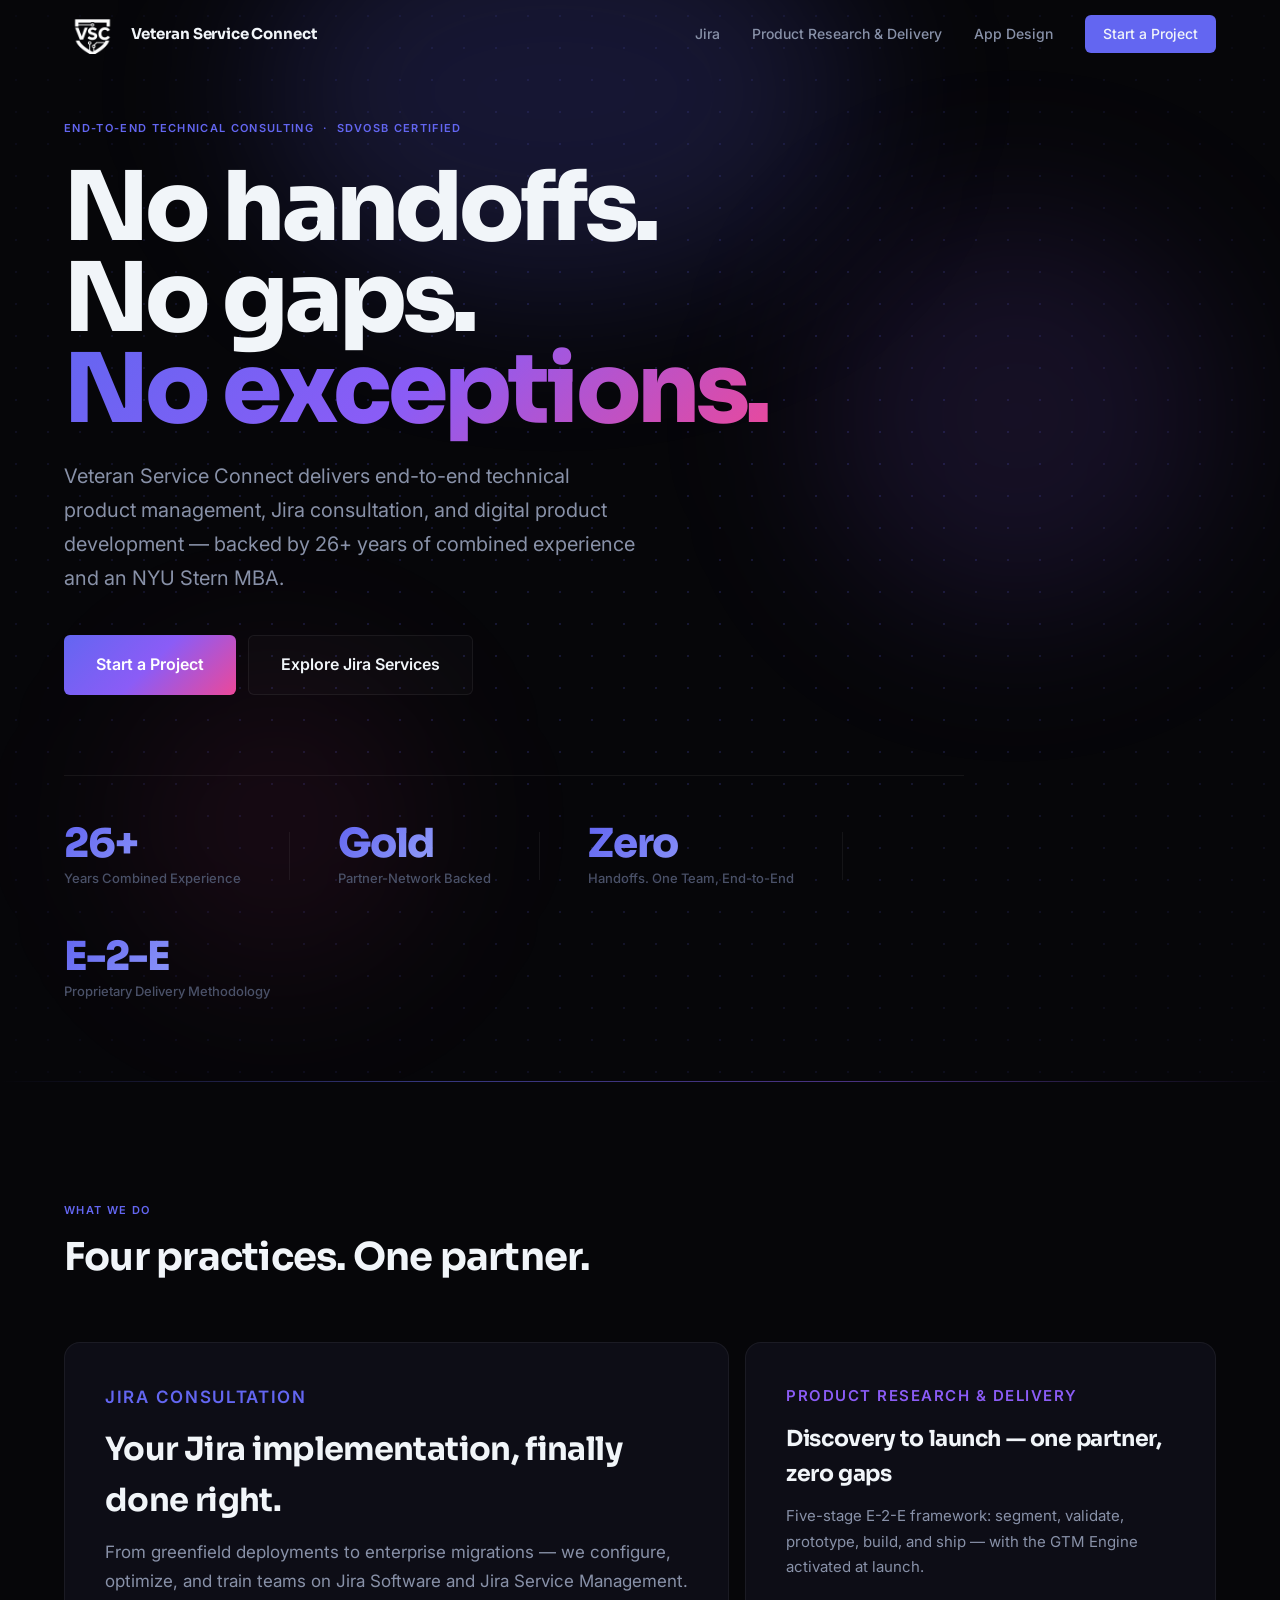
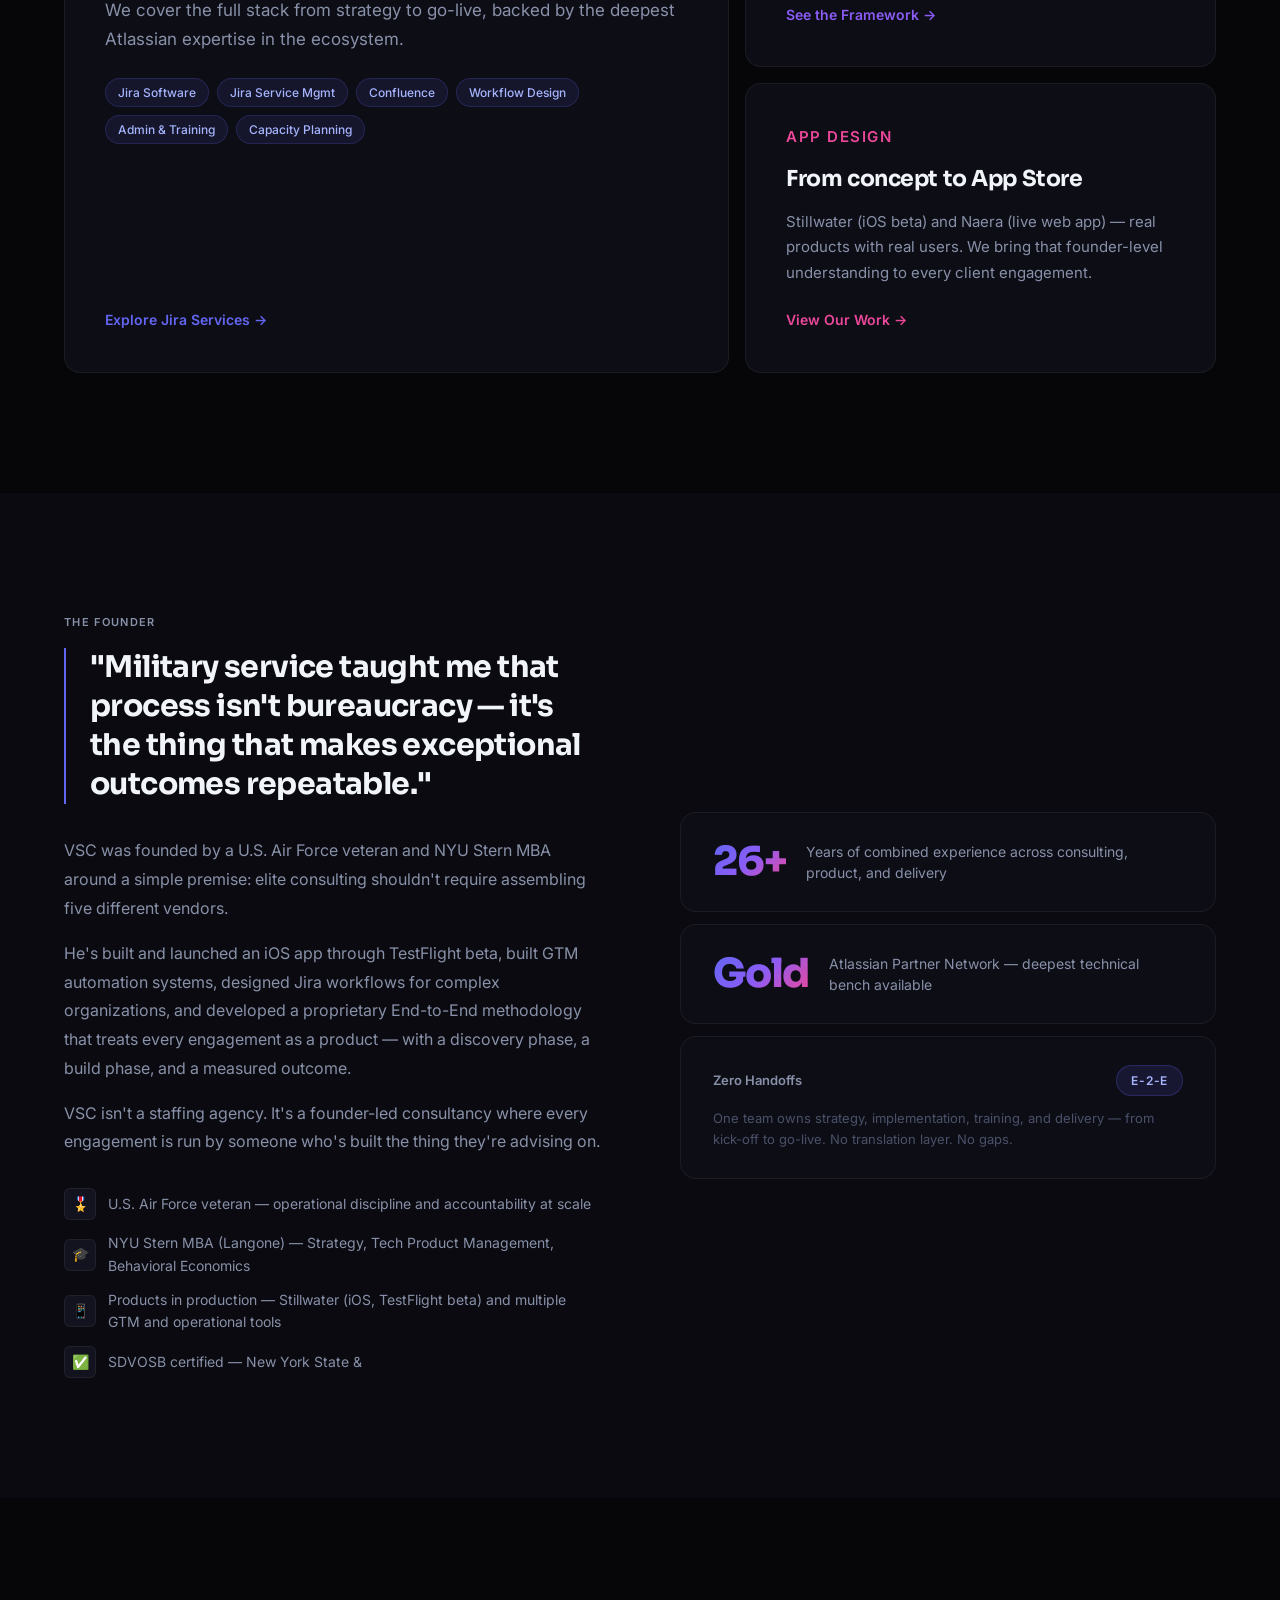
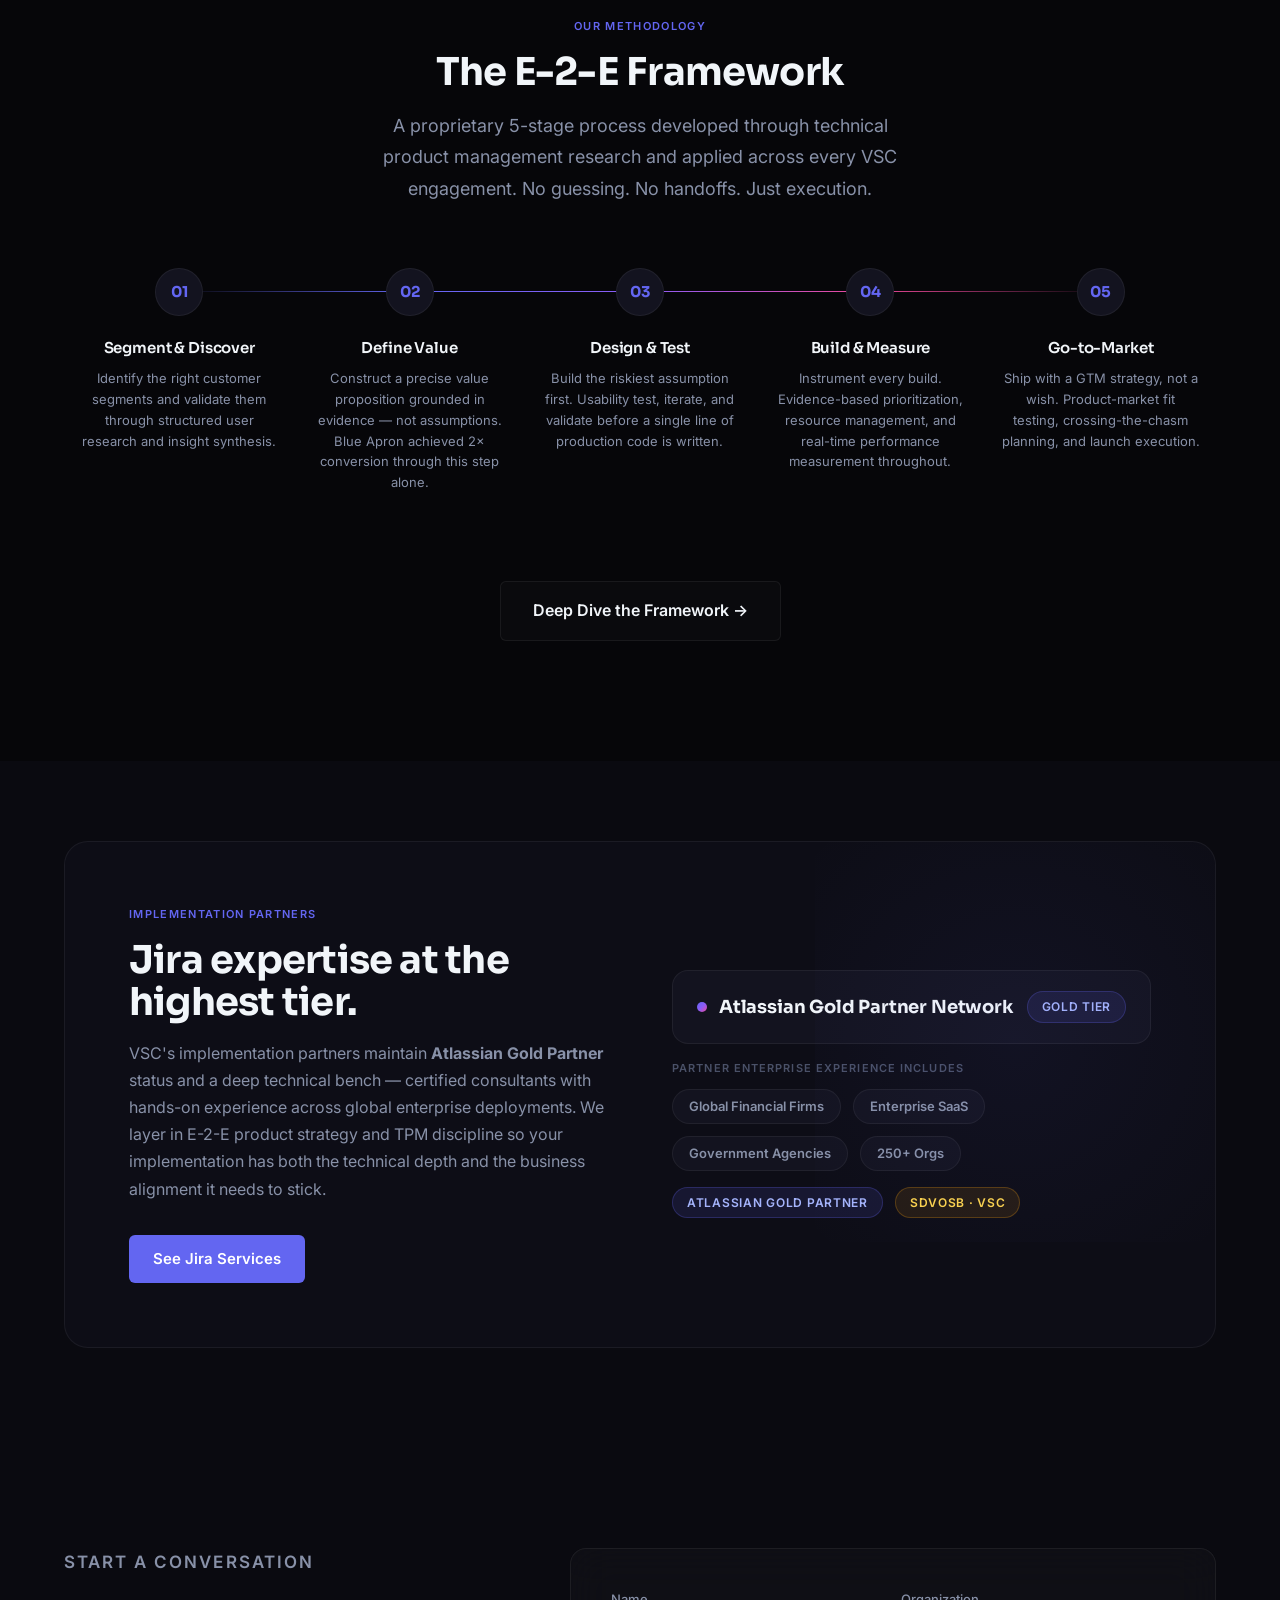
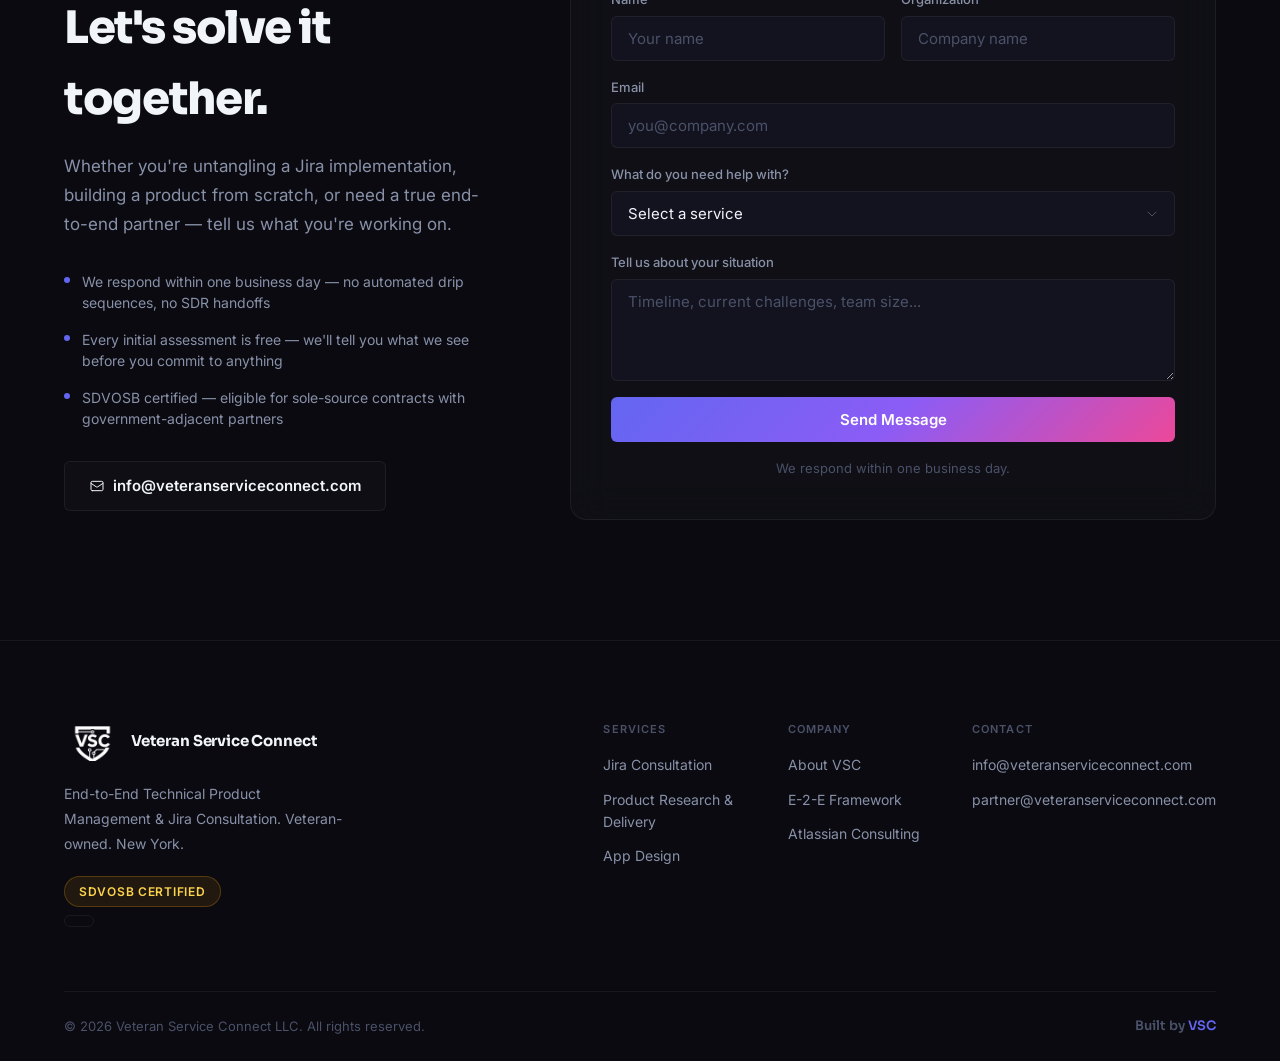
==== commit 839fbba0: "fix(copy): clarify Gold Partner status belongs to implementation partner, not VSC - jira.html eyebro" ====
--- a/index.html
+++ b/index.html
@@ -495,7 +495,7 @@
             <div class="stat-divider"></div>
             <div class="stat-item">
               <div class="stat-num grad-text-blue">Gold</div>
-              <div class="stat-label">Atlassian Partner Network</div>
+              <div class="stat-label">Partner-Network Backed</div>
             </div>
             <div class="stat-divider"></div>
             <div class="stat-item">
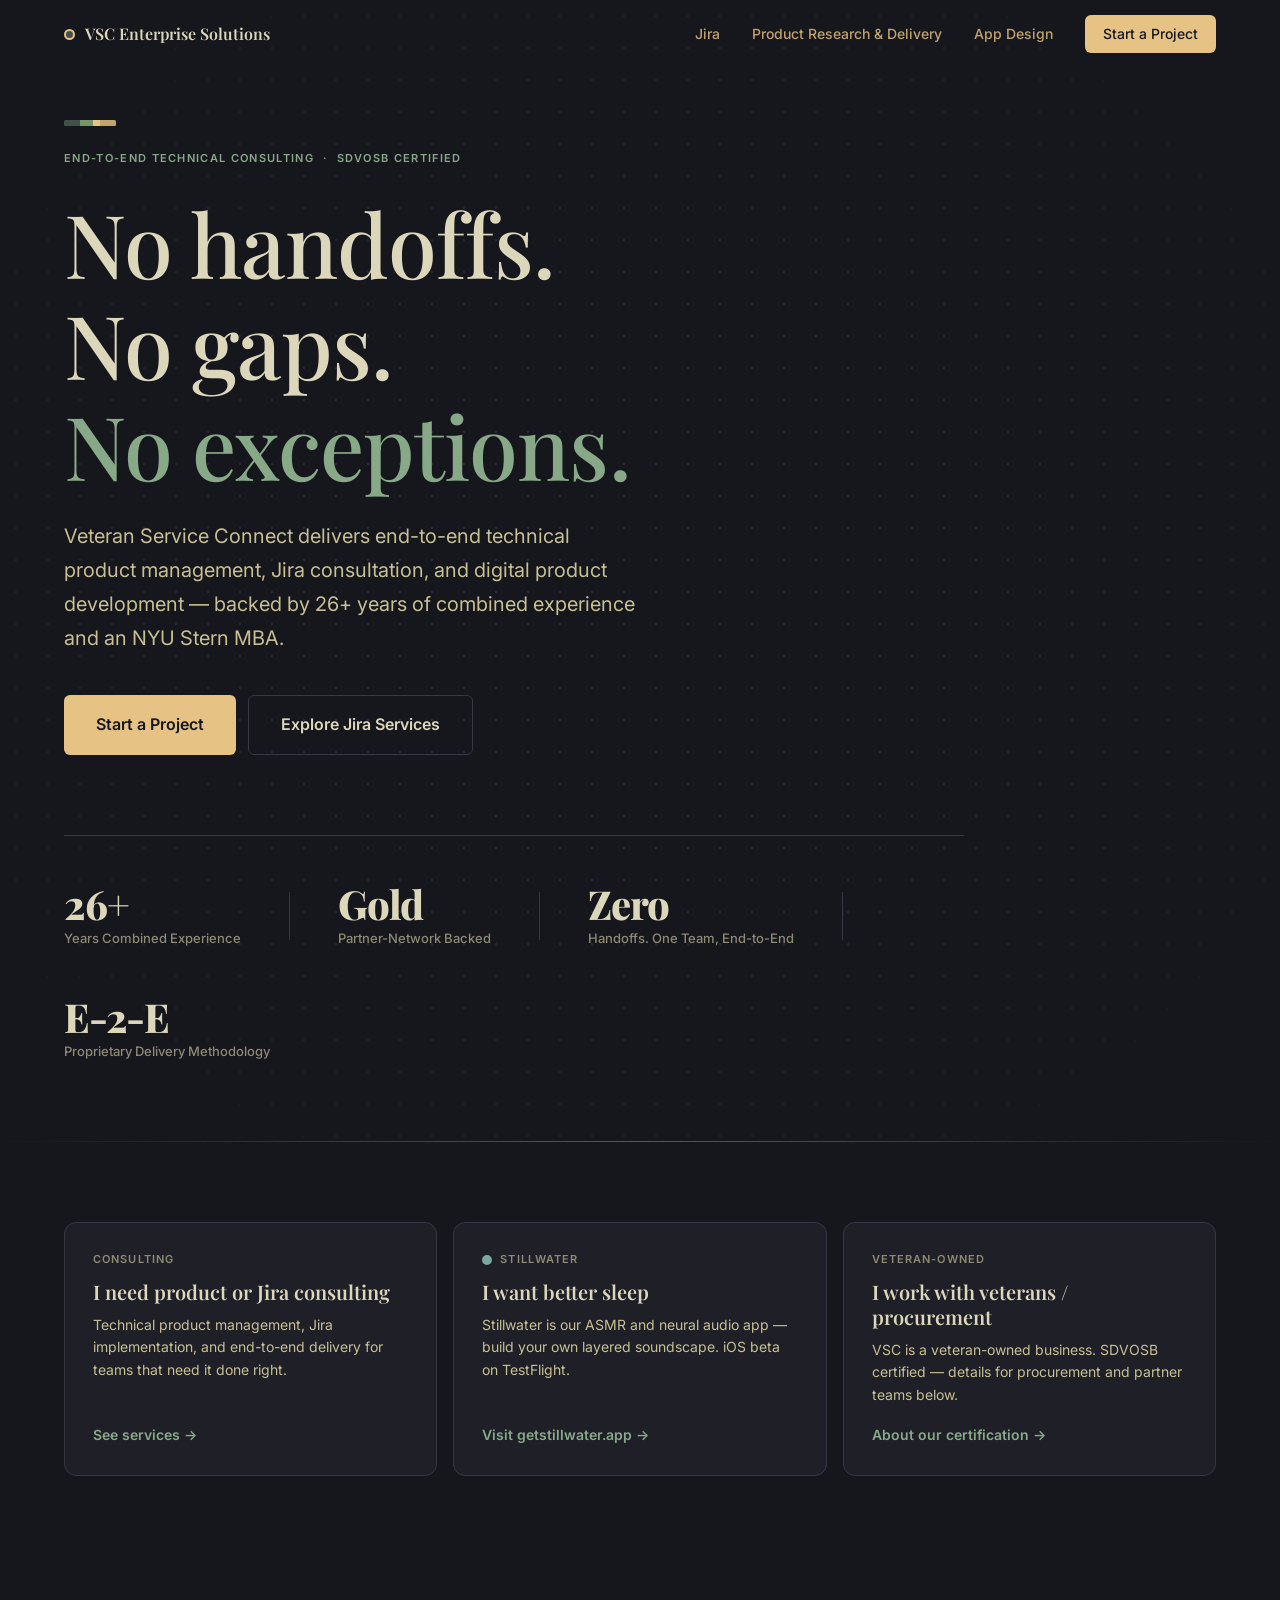
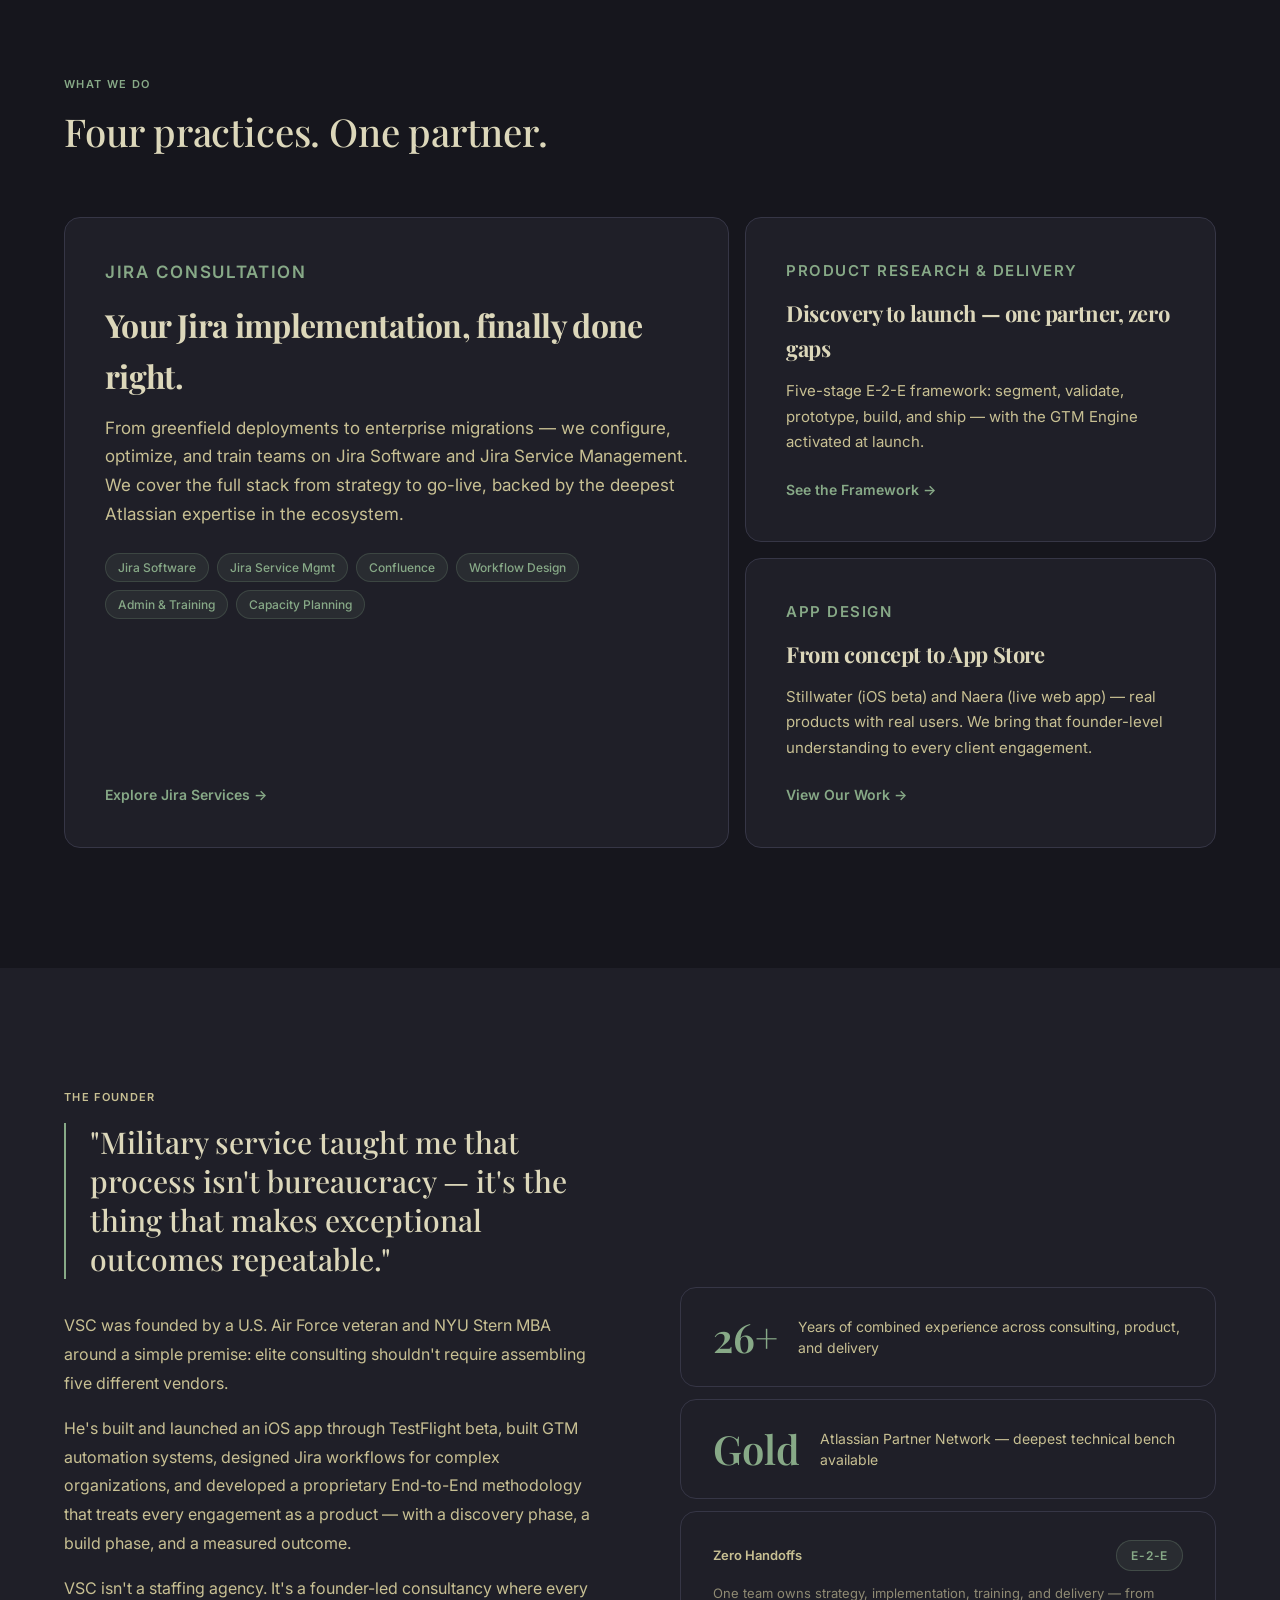
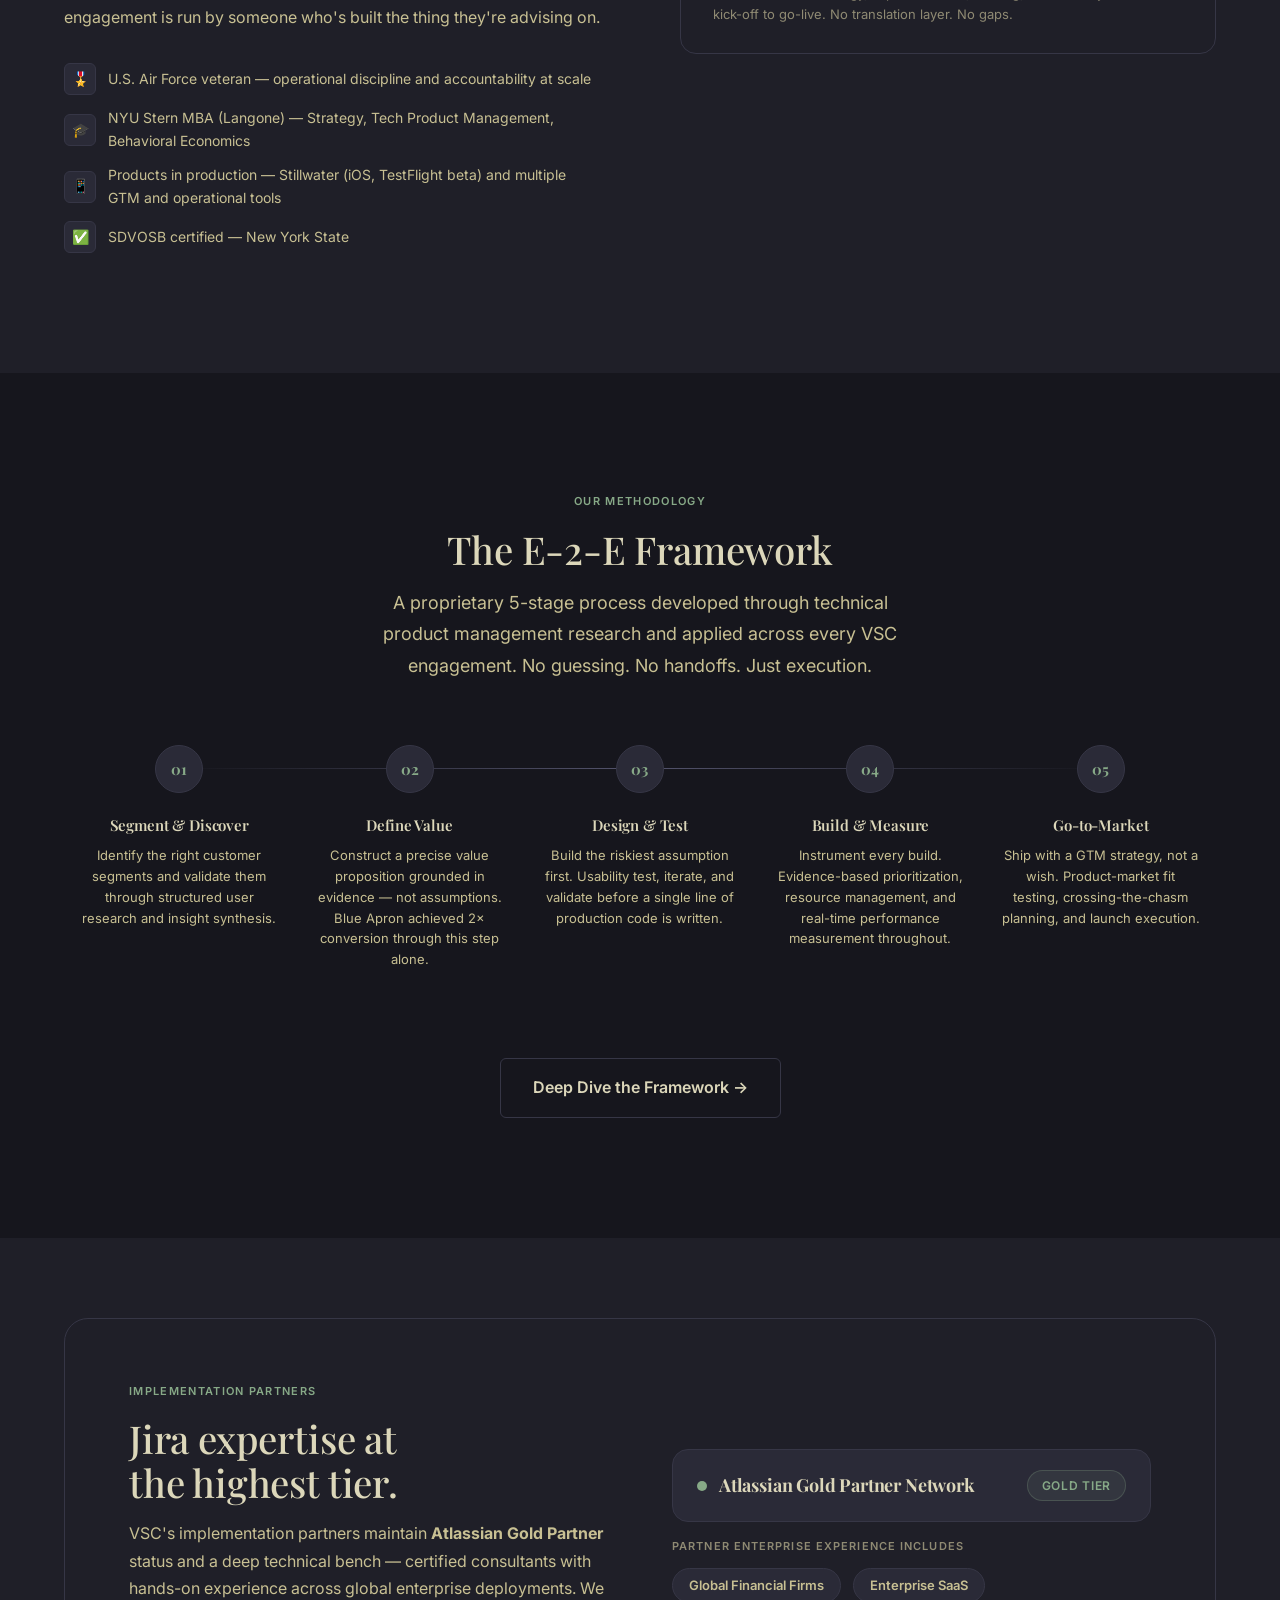
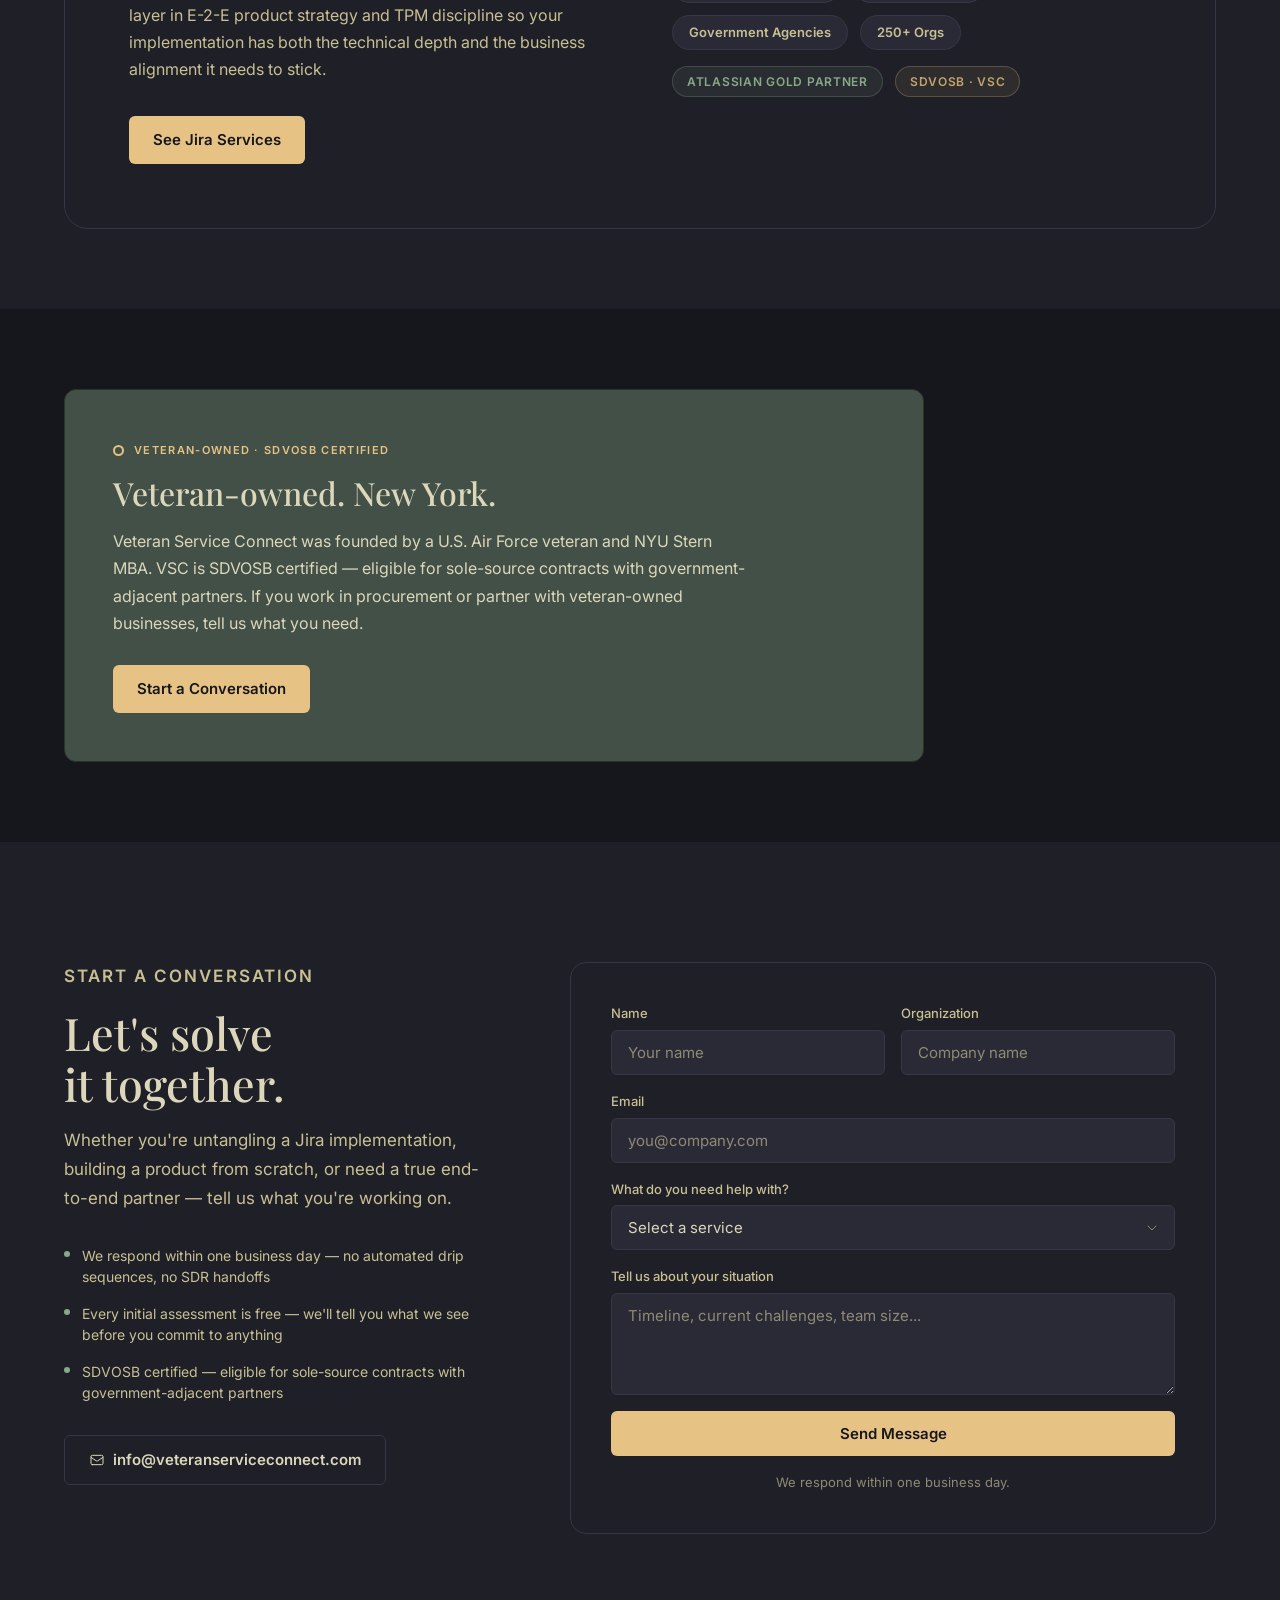
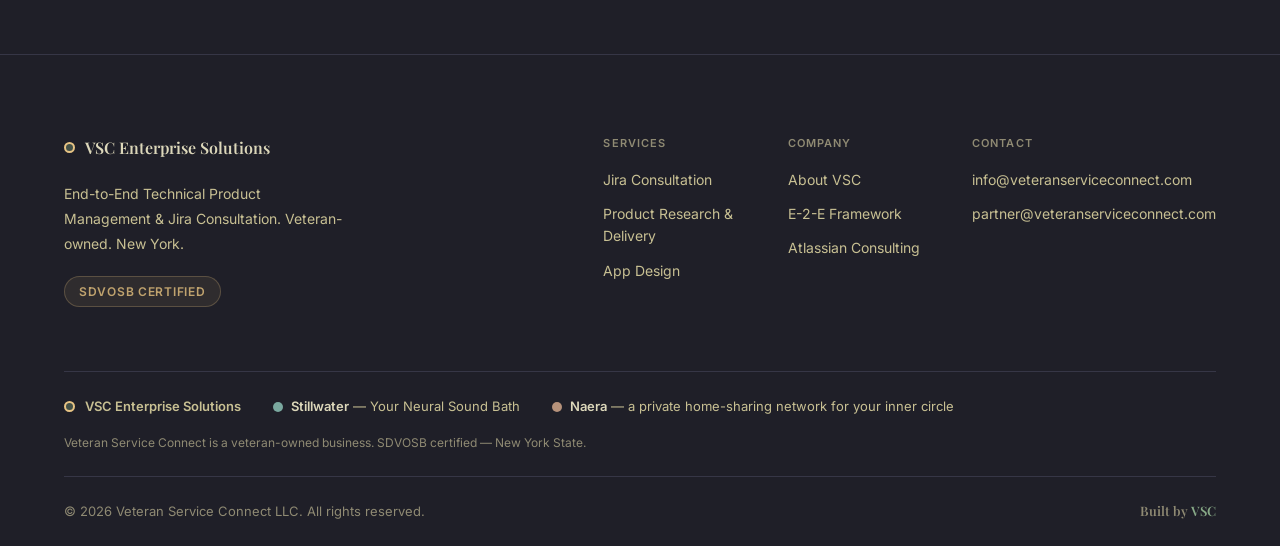
==== commit aeca619a: "VSC Ink redesign v1: Kanagawa-derived dark system - Add css/ink.css (VSC-INK v0.1.0 token file, sour" ====
--- a/index.html
+++ b/index.html
@@ -10,7 +10,7 @@
   <link rel="icon" type="image/svg+xml" href="/assets/favicon.svg" />
   <link rel="preconnect" href="https://fonts.googleapis.com" />
   <link rel="preconnect" href="https://fonts.gstatic.com" crossorigin />
-  <link href="https://fonts.googleapis.com/css2?family=Inter:wght@400;500;600;700&family=Sora:wght@400;600;700;800&display=swap" rel="stylesheet" />
+  <link href="https://fonts.googleapis.com/css2?family=Inter:wght@400;500;600;700&family=Playfair+Display:wght@500;600;700&family=JetBrains+Mono:wght@400;500&display=swap" rel="stylesheet" />
   <link rel="stylesheet" href="/css/styles.css" />
   <style>
     /* ---- HOME-SPECIFIC ---- */
@@ -19,6 +19,7 @@
       z-index: 1;
       max-width: 900px;
     }
+    .hero-inner .ribbon-rail { margin-bottom: 24px; }
     .hero-inner .eyebrow { margin-bottom: 24px; }
     .hero-headline { margin-bottom: 24px; }
     .hero-sub {
@@ -86,14 +87,14 @@
       grid-row: 1 / 3;
       min-height: 580px;
     }
-    .bento-jira::before { background: radial-gradient(ellipse 60% 50% at 50% 100%, rgba(99,102,241,0.08), transparent); }
+    .bento-jira::before { background: none; }
 
     /* Three right cards */
     .bento-consulting { grid-column: 8 / 13; grid-row: 1 / 2; }
-    .bento-consulting::before { background: radial-gradient(ellipse 60% 60% at 100% 0%, rgba(139,92,246,0.08), transparent); }
+    .bento-consulting::before { background: none; }
 
     .bento-apps { grid-column: 8 / 13; grid-row: 2 / 3; }
-    .bento-apps::before { background: radial-gradient(ellipse 60% 60% at 100% 100%, rgba(236,72,153,0.08), transparent); }
+    .bento-apps::before { background: none; }
 
     .bento-card-eyebrow {
       font-size: 11px;
@@ -129,12 +130,12 @@
     }
     .bento-card:hover .bento-card-arrow { gap: 12px; }
 
-    .bento-jira .bento-card-eyebrow { color: #6366F1; }
-    .bento-jira .bento-card-arrow { color: #6366F1; }
-    .bento-consulting .bento-card-eyebrow { color: #8B5CF6; }
-    .bento-consulting .bento-card-arrow { color: #8B5CF6; }
-    .bento-apps .bento-card-eyebrow { color: #EC4899; }
-    .bento-apps .bento-card-arrow { color: #EC4899; }
+    .bento-jira .bento-card-eyebrow { color: var(--color-accent); }
+    .bento-jira .bento-card-arrow { color: var(--color-accent); }
+    .bento-consulting .bento-card-eyebrow { color: var(--color-accent); }
+    .bento-consulting .bento-card-arrow { color: var(--color-accent); }
+    .bento-apps .bento-card-eyebrow { color: var(--color-accent); }
+    .bento-apps .bento-card-arrow { color: var(--color-accent); }
 
     /* ---- BENTO DECORATIVE ELEMENT (jira card) ---- */
     .jira-visual {
@@ -157,9 +158,9 @@
       font-weight: 500;
       padding: 4px 12px;
       border-radius: var(--r-full);
-      background: rgba(99,102,241,0.1);
-      border: 1px solid rgba(99,102,241,0.2);
-      color: #A5B4FC;
+      background: rgba(135,169,135,0.1);
+      border: 1px solid rgba(135,169,135,0.2);
+      color: var(--color-sage);
     }
 
     /* ---- FOUNDER SECTION ---- */
@@ -172,11 +173,11 @@
     .founder-quote {
       font-family: var(--font-display);
       font-size: clamp(22px, 2.5vw, 30px);
-      font-weight: 700;
+      font-weight: 500;
       line-height: 1.3;
-      letter-spacing: -0.02em;
+      letter-spacing: 0;
       color: var(--text);
-      border-left: 2px solid var(--a1);
+      border-left: 2px solid var(--color-accent);
       padding-left: 24px;
       margin-bottom: 32px;
     }
@@ -230,8 +231,8 @@
     .founder-stat-card .num {
       font-family: var(--font-display);
       font-size: 40px;
-      font-weight: 800;
-      letter-spacing: -0.03em;
+      font-weight: 600;
+      letter-spacing: 0;
       line-height: 1;
     }
     .founder-stat-card .num.grad { }
@@ -255,7 +256,7 @@
       left: 10%;
       right: 10%;
       height: 1px;
-      background: linear-gradient(90deg, transparent, var(--a1), var(--a2), var(--a3), transparent);
+      background: linear-gradient(90deg, transparent, var(--color-border-strong), transparent);
       pointer-events: none;
     }
     .e2e-step {
@@ -285,8 +286,8 @@
       transition: background 0.2s, border-color 0.2s;
     }
     .e2e-step:hover .e2e-num {
-      background: rgba(99,102,241,0.15);
-      border-color: rgba(99,102,241,0.4);
+      background: rgba(135,169,135,0.15);
+      border-color: rgba(135,169,135,0.4);
     }
     .e2e-step h4 {
       font-family: var(--font-display);
@@ -314,15 +315,7 @@
       position: relative;
       overflow: hidden;
     }
-    .partnership-section::before {
-      content: '';
-      position: absolute;
-      top: 0; right: 0;
-      width: 400px;
-      height: 400px;
-      background: radial-gradient(circle, rgba(99,102,241,0.06), transparent);
-      pointer-events: none;
-    }
+    .partnership-section::before { display: none; }
     .partnership-logo-group {
       display: flex;
       flex-direction: column;
@@ -341,7 +334,7 @@
       width: 10px;
       height: 10px;
       border-radius: 50%;
-      background: var(--grad-brand);
+      background: var(--color-accent);
     }
     .partnership-main-badge .name {
       font-family: var(--font-display);
@@ -390,8 +383,10 @@
     .contact-lede h2 {
       font-family: var(--font-display);
       font-size: clamp(30px, 3.5vw, 46px);
-      font-weight: 800;
-      letter-spacing: -0.03em;
+      font-weight: 500;
+      line-height: 1.15;
+      letter-spacing: 0;
+      text-wrap: balance;
       margin-bottom: 16px;
     }
     .contact-lede p {
@@ -417,7 +412,7 @@
       width: 6px;
       height: 6px;
       border-radius: 50%;
-      background: var(--a1);
+      background: var(--color-accent);
       margin-top: 6px;
       flex-shrink: 0;
     }
@@ -448,8 +443,7 @@
   <header class="nav" id="nav">
     <div class="container nav-inner">
       <a href="/" class="nav-logo">
-        <img src="/assets/vsc-mark.png" alt="VSC" style="height:40px;width:auto;" /><span class="nav-logo-text">Veteran Service Connect</span>
-        
+        <span class="coin" aria-hidden="true"></span><span class="nav-logo-text">VSC Enterprise Solutions</span>
       </a>
       <button class="nav-toggle" id="nav-toggle" aria-label="Toggle navigation">
         <span></span><span></span><span></span>
@@ -458,7 +452,7 @@
         <a href="/jira">Jira</a>
         <a href="/delivery">Product Research &amp; Delivery</a>
         <a href="/apps">App Design</a>
-        
+
         <a href="#contact" class="btn btn-primary btn-sm">Start a Project</a>
       </nav>
     </div>
@@ -474,6 +468,7 @@
       <div class="orb orb-3"></div>
       <div class="container">
         <div class="hero-inner">
+          <div class="ribbon-rail reveal" aria-hidden="true"></div>
           <p class="eyebrow reveal">End-to-End Technical Consulting &nbsp;·&nbsp; SDVOSB Certified</p>
           <h1 class="display-xl hero-headline reveal reveal-delay-1">
             No handoffs.<br />
@@ -515,8 +510,34 @@
     <!-- GLOW LINE -->
     <div class="glow-line"></div>
 
+    <!-- ROUTING DOORS -->
+    <section class="section-sm" id="start-here">
+      <div class="container">
+        <div class="doors reveal">
+          <a href="#services" class="door-card">
+            <span class="door-label">Consulting</span>
+            <h3>I need product or Jira consulting</h3>
+            <p>Technical product management, Jira implementation, and end-to-end delivery for teams that need it done right.</p>
+            <span class="door-arrow">See services →</span>
+          </a>
+          <a href="https://getstillwater.app" target="_blank" rel="noopener" class="door-card">
+            <span class="door-label"><span class="venture-dot venture-dot--stillwater" aria-hidden="true"></span> Stillwater</span>
+            <h3>I want better sleep</h3>
+            <p>Stillwater is our ASMR and neural audio app — build your own layered soundscape. iOS beta on TestFlight.</p>
+            <span class="door-arrow">Visit getstillwater.app →</span>
+          </a>
+          <a href="#veteran-owned" class="door-card">
+            <span class="door-label">Veteran-Owned</span>
+            <h3>I work with veterans / procurement</h3>
+            <p>VSC is a veteran-owned business. SDVOSB certified — details for procurement and partner teams below.</p>
+            <span class="door-arrow">About our certification →</span>
+          </a>
+        </div>
+      </div>
+    </section>
+
     <!-- SERVICES BENTO -->
-    <section class="section">
+    <section class="section" id="services">
       <div class="container">
         <div class="section-header reveal">
           <p class="eyebrow">What We Do</p>
@@ -593,7 +614,7 @@
               </div>
               <div class="founder-cred">
                 <div class="cred-icon">✅</div>
-                <span>SDVOSB certified — New York State &amp; </span>
+                <span>SDVOSB certified — New York State</span>
               </div>
             </div>
           </div>
@@ -702,6 +723,18 @@
               <span class="badge badge-gold">SDVOSB · VSC</span>
             </div>
           </div>
+        </div>
+      </div>
+    </section>
+
+    <!-- VETERAN-OWNED PANEL -->
+    <section class="section-sm" id="veteran-owned">
+      <div class="container">
+        <div class="veteran-panel reveal">
+          <p class="panel-label"><span class="coin" aria-hidden="true"></span> Veteran-Owned · SDVOSB Certified</p>
+          <h2>Veteran-owned. New York.</h2>
+          <p>Veteran Service Connect was founded by a U.S. Air Force veteran and NYU Stern MBA. VSC is SDVOSB certified — eligible for sole-source contracts with government-adjacent partners. If you work in procurement or partner with veteran-owned businesses, tell us what you need.</p>
+          <a href="#contact" class="btn btn-primary">Start a Conversation</a>
         </div>
       </div>
     </section>
@@ -784,13 +817,11 @@
       <div class="footer-inner">
         <div class="footer-brand">
           <a href="/" class="nav-logo" style="margin-bottom:0">
-            <img src="/assets/vsc-mark.png" alt="VSC" style="height:40px;width:auto;" /><span class="nav-logo-text">Veteran Service Connect</span>
-            
+            <span class="coin" aria-hidden="true"></span><span class="nav-logo-text">VSC Enterprise Solutions</span>
           </a>
           <p>End-to-End Technical Product Management &amp; Jira Consultation. Veteran-owned. New York.</p>
           <div style="display:flex;flex-direction:column;gap:8px;align-items:flex-start;">
             <span class="badge badge-gold">SDVOSB Certified</span>
-            <span class="badge badge-outline"></span>
           </div>
         </div>
         <div class="footer-links-grid">
@@ -813,6 +844,19 @@
           </div>
         </div>
       </div>
+      <!-- FAMILY STRIP -->
+      <div class="family-strip">
+        <span class="family-strip-brand"><span class="coin" aria-hidden="true"></span> VSC Enterprise Solutions</span>
+        <a href="https://getstillwater.app" target="_blank" rel="noopener" class="family-link">
+          <span class="venture-dot venture-dot--stillwater" aria-hidden="true"></span>
+          <span><strong>Stillwater</strong> — Your Neural Sound Bath</span>
+        </a>
+        <a href="https://naera.app" target="_blank" rel="noopener" class="family-link">
+          <span class="venture-dot venture-dot--naera" aria-hidden="true"></span>
+          <span><strong>Naera</strong> — a private home-sharing network for your inner circle</span>
+        </a>
+        <p class="family-strip-cert">Veteran Service Connect is a veteran-owned business. SDVOSB certified — New York State.</p>
+      </div>
       <div class="footer-bottom">
         <p>© 2026 Veteran Service Connect LLC. All rights reserved.</p>
         <div class="footer-built">Built by <span>VSC</span></div>
--- a/css/styles.css
+++ b/css/styles.css
@@ -1,39 +1,42 @@
 /* ================================================================
-   Veteran Service Connect — Design System 2026
-   Principal: Ive / Chesky / Schultz / Vogels / Karpathy
+   Veteran Service Connect — VSC Ink
+   Token source of truth: css/ink.css (VSC-INK v0.1.0)
    ================================================================ */
 
-@import url('https://fonts.googleapis.com/css2?family=Inter:wght@300;400;500;600;700&family=Sora:wght@400;600;700;800&display=swap');
-
-/* ----------------------------------------------------------------
-   DESIGN TOKENS
+@import url('ink.css');
+@import url('https://fonts.googleapis.com/css2?family=Inter:wght@300;400;500;600;700&family=Playfair+Display:wght@500;600;700&family=JetBrains+Mono:wght@400;500&display=swap');
+
+/* ----------------------------------------------------------------
+   LEGACY TOKEN MAP — existing rules resolve onto VSC-INK
    ---------------------------------------------------------------- */
 :root {
-  --bg:         #060609;
-  --bg-2:       #0A0A10;
-  --surface:    #0D0D16;
-  --surface-2:  #13131F;
-  --surface-3:  #18182A;
-
-  --border:       rgba(255,255,255,0.06);
-  --border-hover: rgba(99,102,241,0.35);
-  --border-glow:  rgba(99,102,241,0.6);
-
-  --a1: #6366F1;  /* indigo */
-  --a2: #8B5CF6;  /* violet */
-  --a3: #EC4899;  /* pink */
-  --gold: #F59E0B;
-  --green: #10B981;
-
-  --text:   #F1F5F9;
-  --text-2: #8891A8;
-  --text-3: #4A5168;
-
-  --grad-brand: linear-gradient(135deg, var(--a1) 0%, var(--a2) 50%, var(--a3) 100%);
-  --grad-subtle: linear-gradient(135deg, rgba(99,102,241,0.15), rgba(139,92,246,0.08));
-
-  --font-display: 'Sora', system-ui, sans-serif;
+  --bg:         var(--color-surface);
+  --bg-2:       var(--color-ink-1);
+  --surface:    var(--color-surface-raised);
+  --surface-2:  var(--color-ink-2);
+  --surface-3:  var(--color-ink-3);
+
+  --border:       var(--color-border);
+  --border-hover: var(--color-border-strong);
+  --border-glow:  var(--color-border-strong);
+
+  --a1: var(--color-accent);        /* was indigo — now sage (text/accent on ink only, LAW 1) */
+  --a2: var(--color-accent);        /* was violet */
+  --a3: var(--color-accent);        /* was pink */
+  --gold: var(--color-khaki);
+  --green: var(--color-ok);
+
+  --text:   var(--color-text-primary);
+  --text-2: var(--color-text-secondary);
+  --text-3: var(--color-label-quiet);
+
+  /* Gradients are retired: flat ink, one accent per context (LAW 3 keeps brass for actions) */
+  --grad-brand: var(--color-panel);
+  --grad-subtle: var(--color-ink-1);
+
+  --font-display: 'Playfair Display', Georgia, 'Times New Roman', serif;
   --font-body:    'Inter', system-ui, sans-serif;
+  --font-mono:    'JetBrains Mono', ui-monospace, 'SF Mono', monospace;
 
   --ease-spring: cubic-bezier(0.16, 1, 0.3, 1);
   --ease-out:    cubic-bezier(0.0, 0.0, 0.2, 1);
@@ -69,7 +72,14 @@
 a { color: inherit; text-decoration: none; }
 button { font-family: inherit; cursor: pointer; border: none; background: none; }
 input, textarea, select { font-family: inherit; }
-::selection { background: rgba(99,102,241,0.3); color: var(--text); }
+code, pre, kbd, samp { font-family: var(--font-mono); }
+::selection { background: rgba(135,169,135,0.3); color: var(--text); }
+
+/* Focus: brass, always visible (LAW 3 — focus is an action state) */
+:focus-visible {
+  outline: 2px solid var(--color-focus);
+  outline-offset: 2px;
+}
 
 /* ----------------------------------------------------------------
    LAYOUT
@@ -88,38 +98,42 @@
    ---------------------------------------------------------------- */
 .display-xl {
   font-family: var(--font-display);
-  font-size: clamp(56px, 8vw, 96px);
-  font-weight: 800;
-  line-height: 0.95;
-  letter-spacing: -0.04em;
+  font-size: clamp(52px, 7vw, 88px);
+  font-weight: 500;
+  line-height: 1.15;
+  letter-spacing: -0.01em;
+  text-wrap: balance;
 }
 .display-l {
   font-family: var(--font-display);
-  font-size: clamp(40px, 5vw, 64px);
-  font-weight: 700;
-  line-height: 1.0;
-  letter-spacing: -0.03em;
+  font-size: clamp(38px, 4.5vw, 60px);
+  font-weight: 500;
+  line-height: 1.15;
+  letter-spacing: -0.01em;
+  text-wrap: balance;
 }
 .headline {
   font-family: var(--font-display);
   font-size: clamp(28px, 3vw, 40px);
-  font-weight: 700;
-  line-height: 1.1;
-  letter-spacing: -0.02em;
+  font-weight: 500;
+  line-height: 1.15;
+  letter-spacing: -0.005em;
+  text-wrap: balance;
 }
 .headline-sm {
   font-family: var(--font-display);
   font-size: clamp(20px, 2.5vw, 28px);
   font-weight: 600;
   line-height: 1.2;
-  letter-spacing: -0.015em;
+  letter-spacing: 0;
+  text-wrap: balance;
 }
 .eyebrow {
   font-size: 11px;
   font-weight: 600;
   letter-spacing: 0.12em;
   text-transform: uppercase;
-  color: var(--a1);
+  color: var(--color-accent);
 }
 .body-l { font-size: 18px; line-height: 1.75; }
 .body { font-size: 16px; line-height: 1.7; }
@@ -127,19 +141,17 @@
 .caption { font-size: 12px; line-height: 1.5; }
 
 /* ----------------------------------------------------------------
-   GRADIENT TEXT
+   ACCENT TEXT (gradient text retired — flat sage on ink, LAW 1)
    ---------------------------------------------------------------- */
 .grad-text {
-  background: var(--grad-brand);
-  -webkit-background-clip: text;
-  -webkit-text-fill-color: transparent;
-  background-clip: text;
+  background: none;
+  -webkit-text-fill-color: currentColor;
+  color: var(--color-accent);
 }
 .grad-text-blue {
-  background: linear-gradient(135deg, #6366F1, #A5B4FC);
-  -webkit-background-clip: text;
-  -webkit-text-fill-color: transparent;
-  background-clip: text;
+  background: none;
+  -webkit-text-fill-color: currentColor;
+  color: var(--color-accent);
 }
 
 /* ----------------------------------------------------------------
@@ -166,32 +178,35 @@
 }
 .btn:hover::after { opacity: 1; }
 
+/* Primary action — brass ground + ink text (LAW 3) */
 .btn-primary {
   padding: 12px 24px;
   font-size: 15px;
-  background: var(--a1);
-  color: #fff;
-}
-.btn-primary::after { background: rgba(255,255,255,0.1); }
-.btn-primary:hover { transform: translateY(-1px); box-shadow: 0 8px 32px rgba(99,102,241,0.35); }
-
+  background: var(--color-action-bg);
+  color: var(--color-action-text);
+}
+.btn-primary::after { background: rgba(22,22,29,0.06); }
+.btn-primary:hover { transform: translateY(-1px); background: var(--color-action-bg-active); }
+
+/* Legacy .btn-gradient is now the same brass action (gradients retired) */
 .btn-gradient {
   padding: 13px 28px;
   font-size: 15px;
-  background: var(--grad-brand);
-  color: #fff;
+  background: var(--color-action-bg);
+  color: var(--color-action-text);
   border: none;
 }
-.btn-gradient:hover { transform: translateY(-2px); box-shadow: 0 12px 40px rgba(99,102,241,0.4); }
+.btn-gradient::after { background: rgba(22,22,29,0.06); }
+.btn-gradient:hover { transform: translateY(-1px); background: var(--color-action-bg-active); }
 
 .btn-ghost {
   padding: 12px 24px;
   font-size: 15px;
   color: var(--text);
   border: 1px solid var(--border);
-  background: rgba(255,255,255,0.02);
-}
-.btn-ghost:hover { border-color: var(--border-hover); background: rgba(99,102,241,0.08); }
+  background: transparent;
+}
+.btn-ghost:hover { border-color: var(--border-hover); background: rgba(135,169,135,0.08); }
 
 .btn-sm { padding: 8px 18px; font-size: 14px; }
 .btn-lg { padding: 16px 32px; font-size: 16px; }
@@ -221,19 +236,21 @@
   border-radius: var(--r-full);
 }
 .badge-indigo {
-  background: rgba(99,102,241,0.12);
-  border: 1px solid rgba(99,102,241,0.25);
-  color: #A5B4FC;
+  /* legacy name — renders sage on ink (LAW 1) */
+  background: rgba(135,169,135,0.10);
+  border: 1px solid rgba(135,169,135,0.25);
+  color: var(--color-sage);
 }
 .badge-gold {
-  background: rgba(245,158,11,0.1);
-  border: 1px solid rgba(245,158,11,0.25);
-  color: #FCD34D;
+  /* khaki, not brass — brass is reserved for actions (LAW 3) */
+  background: rgba(192,163,110,0.10);
+  border: 1px solid rgba(192,163,110,0.30);
+  color: var(--color-khaki);
 }
 .badge-green {
-  background: rgba(16,185,129,0.1);
-  border: 1px solid rgba(16,185,129,0.25);
-  color: #6EE7B7;
+  background: rgba(152,187,108,0.10);
+  border: 1px solid rgba(152,187,108,0.25);
+  color: var(--color-ok);
 }
 .badge-outline {
   background: transparent;
@@ -252,7 +269,7 @@
   transition: background 0.3s, border-color 0.3s, backdrop-filter 0.3s;
 }
 .nav.scrolled {
-  background: rgba(6,6,9,0.85);
+  background: rgba(22,22,29,0.88);
   border-bottom: 1px solid var(--border);
   backdrop-filter: blur(20px);
   -webkit-backdrop-filter: blur(20px);
@@ -272,23 +289,33 @@
 .nav-logo-mark {
   width: 32px;
   height: 32px;
-  background: var(--grad-brand);
+  background: var(--color-panel);
   border-radius: 8px;
   display: flex;
   align-items: center;
   justify-content: center;
   font-family: var(--font-display);
-  font-weight: 800;
+  font-weight: 700;
   font-size: 14px;
-  color: #fff;
+  color: var(--color-paper);
   letter-spacing: -0.02em;
 }
+/* Coin — forest core, 2px brass ring. 11px total (LAW 6: ≤11px; LAW 7: family surfaces only) */
+.coin {
+  width: 11px;
+  height: 11px;
+  min-width: 11px;
+  border-radius: 50%;
+  background: var(--color-forest);
+  border: 2px solid var(--color-brass);
+  display: inline-block;
+}
 .nav-logo-text {
   font-family: var(--font-display);
-  font-weight: 700;
-  font-size: 15px;
+  font-weight: 600;
+  font-size: 16px;
   color: var(--text);
-  letter-spacing: -0.01em;
+  letter-spacing: 0;
 }
 .nav-links {
   display: flex;
@@ -298,19 +325,22 @@
 .nav-links a {
   font-size: 14px;
   font-weight: 500;
-  color: var(--text-2);
+  color: var(--color-khaki);
   transition: color 0.2s;
   position: relative;
 }
-.nav-links a:hover { color: var(--text); }
-.nav-links a.active { color: var(--text); }
+.nav-links a:hover { color: var(--color-brass); }
+.nav-links a.active { color: var(--color-brass); }
+/* Brass CTA button in the nav keeps ink text (LAW 3), not khaki link color */
+.nav-links a.btn-primary,
+.nav-links a.btn-primary:hover { color: var(--color-action-text); }
 .nav-links a.active::after {
   content: '';
   position: absolute;
   bottom: -4px;
   left: 0; right: 0;
   height: 1px;
-  background: var(--a1);
+  background: var(--color-brass);
 }
 .nav-toggle {
   display: none;
@@ -366,19 +396,17 @@
 .card:hover {
   border-color: var(--border-hover);
   transform: translateY(-3px);
-  box-shadow: 0 16px 48px rgba(0,0,0,0.4), 0 0 0 1px rgba(99,102,241,0.1);
+  box-shadow: 0 16px 48px rgba(0,0,0,0.4);
 }
 .card-glass {
-  background: rgba(255,255,255,0.025);
-  backdrop-filter: blur(20px);
-  -webkit-backdrop-filter: blur(20px);
+  background: var(--color-surface-raised);
   border: 1px solid var(--border);
   border-radius: var(--r-lg);
 }
 .card-gradient-border {
-  background: linear-gradient(var(--surface), var(--surface)) padding-box,
-              var(--grad-brand) border-box;
-  border: 1px solid transparent;
+  /* legacy name — flat strong border, gradients retired */
+  background: var(--surface);
+  border: 1px solid var(--color-border-strong);
   border-radius: var(--r-lg);
 }
 
@@ -392,9 +420,9 @@
   display: flex;
   align-items: center;
   justify-content: center;
-  color: var(--a1);
-  background: rgba(99,102,241,0.1);
-  border: 1px solid rgba(99,102,241,0.2);
+  color: var(--color-accent);
+  background: rgba(135,169,135,0.10);
+  border: 1px solid rgba(135,169,135,0.20);
   flex-shrink: 0;
 }
 .icon-box svg { width: 22px; height: 22px; }
@@ -411,52 +439,26 @@
   overflow: hidden;
 }
 
-/* Dot grid background */
+/* Dot grid background — quiet ink texture */
 .hero-dots {
   position: absolute;
   inset: 0;
-  background-image: radial-gradient(circle, rgba(99,102,241,0.18) 1px, transparent 1px);
+  background-image: radial-gradient(circle, rgba(84,84,109,0.35) 1px, transparent 1px);
   background-size: 32px 32px;
   pointer-events: none;
   mask-image: radial-gradient(ellipse 80% 80% at 50% 50%, black 30%, transparent 100%);
   -webkit-mask-image: radial-gradient(ellipse 80% 80% at 50% 50%, black 30%, transparent 100%);
 }
 
-/* Ambient glow orbs */
-.orb {
-  position: absolute;
-  border-radius: 50%;
-  filter: blur(80px);
-  pointer-events: none;
-  animation: orb-drift 10s ease-in-out infinite alternate;
-}
-.orb-1 {
-  width: 600px;
-  height: 400px;
-  background: rgba(99,102,241,0.18);
-  top: -10%;
-  left: 20%;
-}
-.orb-2 {
-  width: 400px;
-  height: 400px;
-  background: rgba(139,92,246,0.12);
-  top: 20%;
-  right: 5%;
-  animation-delay: -5s;
-}
-.orb-3 {
-  width: 300px;
-  height: 300px;
-  background: rgba(236,72,153,0.08);
-  bottom: 10%;
-  left: 10%;
-  animation-delay: -3s;
-}
-
-@keyframes orb-drift {
-  from { transform: translate(0, 0) scale(1); }
-  to   { transform: translate(30px, -20px) scale(1.05); }
+/* Glow orbs retired — the system is flat ink */
+.orb { display: none; }
+
+/* Ribbon rail — service-derived insignia (LAW 6: ≤6px tall, narrower than a wordmark) */
+.ribbon-rail {
+  width: 52px;
+  height: 6px;
+  border-radius: 1.5px;
+  background: linear-gradient(90deg, #425047 0 30%, #76946A 30% 55%, #E6C384 55% 70%, #C0A36E 70% 100%);
 }
 
 /* ----------------------------------------------------------------
@@ -487,7 +489,7 @@
 }
 .glow-line {
   height: 1px;
-  background: linear-gradient(90deg, transparent, rgba(99,102,241,0.5), rgba(139,92,246,0.5), transparent);
+  background: linear-gradient(90deg, transparent, var(--color-border-strong), transparent);
 }
 
 /* ----------------------------------------------------------------
@@ -546,7 +548,7 @@
   left: calc(50% / 5);
   right: calc(50% / 5);
   height: 1px;
-  background: linear-gradient(90deg, transparent, var(--border), var(--a1), var(--a2), var(--border), transparent);
+  background: linear-gradient(90deg, transparent, var(--color-border-strong), transparent);
 }
 .process-step {
   padding: 32px 24px;
@@ -565,7 +567,7 @@
   font-family: var(--font-display);
   font-weight: 700;
   font-size: 16px;
-  color: var(--a1);
+  color: var(--color-accent);
   margin: 0 auto calc(var(--space) * 3);
   position: relative;
   z-index: 1;
@@ -602,7 +604,7 @@
   width: 6px;
   height: 6px;
   border-radius: 50%;
-  background: var(--a1);
+  background: var(--color-accent);
 }
 
 /* ----------------------------------------------------------------
@@ -634,12 +636,12 @@
 .form-group input:focus,
 .form-group select:focus,
 .form-group textarea:focus {
-  border-color: var(--a1);
-  box-shadow: 0 0 0 3px rgba(99,102,241,0.1);
+  border-color: var(--color-focus);
+  box-shadow: 0 0 0 3px rgba(230,195,132,0.12);
 }
 .form-group select {
   appearance: none;
-  background-image: url("data:image/svg+xml,%3Csvg xmlns='http://www.w3.org/2000/svg' width='16' height='16' fill='none' viewBox='0 0 24 24'%3E%3Cpath d='M6 9l6 6 6-6' stroke='%234A5168' stroke-width='1.5' stroke-linecap='round' stroke-linejoin='round'/%3E%3C/svg%3E");
+  background-image: url("data:image/svg+xml,%3Csvg xmlns='http://www.w3.org/2000/svg' width='16' height='16' fill='none' viewBox='0 0 24 24'%3E%3Cpath d='M6 9l6 6 6-6' stroke='%238F8A73' stroke-width='1.5' stroke-linecap='round' stroke-linejoin='round'/%3E%3C/svg%3E");
   background-repeat: no-repeat;
   background-position: right 14px center;
   cursor: pointer;
@@ -704,7 +706,52 @@
   font-family: var(--font-display);
   font-weight: 600;
 }
-.footer-built span { color: var(--a1); }
+.footer-built span { color: var(--color-accent); }
+
+/* ----------------------------------------------------------------
+   FOOTER FAMILY STRIP — parent + ventures (LAW 7: coin lives here)
+   ---------------------------------------------------------------- */
+.family-strip {
+  border-top: 1px solid var(--border);
+  padding: 24px 0;
+  display: flex;
+  align-items: center;
+  gap: 12px 32px;
+  flex-wrap: wrap;
+}
+.family-strip-brand {
+  display: inline-flex;
+  align-items: center;
+  gap: 10px;
+  font-size: 13px;
+  font-weight: 600;
+  color: var(--text-2);
+}
+.family-link {
+  display: inline-flex;
+  align-items: center;
+  gap: 8px;
+  font-size: 13px;
+  color: var(--text-2);
+  transition: color 0.2s;
+}
+.family-link:hover { color: var(--text); }
+.family-link strong { font-weight: 600; color: var(--text); }
+.venture-dot {
+  width: 10px;
+  height: 10px;
+  min-width: 10px;
+  border-radius: 50%;
+  display: inline-block;
+}
+.venture-dot--stillwater { background: var(--color-wave-aqua); }
+.venture-dot--naera { background: var(--color-terracotta); }
+.family-strip-cert {
+  font-size: 12px;
+  color: var(--color-label-quiet);
+  width: 100%;
+  margin-top: 4px;
+}
 
 /* ----------------------------------------------------------------
    PAGE-SPECIFIC — SUB-PAGE HERO
@@ -716,11 +763,108 @@
 }
 .page-hero .eyebrow { margin-bottom: 16px; }
 
-/* Service tag colors */
-[data-page="jira"] .page-accent { color: #6366F1; }
-[data-page="businessconsulting"] .page-accent { color: #8B5CF6; }
-[data-page="mobileappdesign"] .page-accent { color: #EC4899; }
-[data-page="productivity"] .page-accent { color: #10B981; }
+/* Service tag colors — one accent per context: consulting pages read sage */
+[data-page="jira"] .page-accent { color: var(--color-accent); }
+[data-page="businessconsulting"] .page-accent { color: var(--color-accent); }
+[data-page="mobileappdesign"] .page-accent { color: var(--color-accent); }
+[data-page="productivity"] .page-accent { color: var(--color-accent); }
+
+/* ----------------------------------------------------------------
+   ROUTING DOORS (homepage, after hero)
+   ---------------------------------------------------------------- */
+.doors {
+  display: grid;
+  grid-template-columns: repeat(3, 1fr);
+  gap: 16px;
+}
+.door-card {
+  display: flex;
+  flex-direction: column;
+  gap: 10px;
+  background: var(--color-surface-raised);
+  border: 1px solid var(--border);
+  border-radius: var(--radius-lg);
+  padding: 28px;
+  transition: border-color 0.25s, transform 0.25s var(--ease-spring);
+}
+.door-card:hover {
+  border-color: var(--border-hover);
+  transform: translateY(-2px);
+}
+.door-card .door-label {
+  display: inline-flex;
+  align-items: center;
+  gap: 8px;
+  font-size: 11px;
+  font-weight: 600;
+  letter-spacing: 0.1em;
+  text-transform: uppercase;
+  color: var(--color-label-quiet);
+}
+.door-card h3 {
+  font-family: var(--font-display);
+  font-size: 20px;
+  font-weight: 600;
+  line-height: 1.25;
+  color: var(--text);
+}
+.door-card p {
+  font-size: 14px;
+  color: var(--text-2);
+  line-height: 1.6;
+}
+.door-card .door-arrow {
+  margin-top: auto;
+  padding-top: 8px;
+  font-size: 14px;
+  font-weight: 600;
+  color: var(--color-accent);
+}
+@media (max-width: 900px) {
+  .doors { grid-template-columns: 1fr; }
+}
+
+/* ----------------------------------------------------------------
+   VETERAN-OWNED PANEL — forest ground (LAW 2: fujiWhite or brass
+   text only; never sage text here)
+   ---------------------------------------------------------------- */
+.veteran-panel {
+  background: var(--color-panel);
+  border: 1px solid var(--color-forest-deep);
+  border-radius: var(--radius-lg);
+  padding: 48px;
+  max-width: 860px;
+}
+.veteran-panel .panel-label {
+  display: inline-flex;
+  align-items: center;
+  gap: 10px;
+  font-size: 11px;
+  font-weight: 600;
+  letter-spacing: 0.12em;
+  text-transform: uppercase;
+  color: var(--color-brass);
+  margin-bottom: 16px;
+}
+.veteran-panel h2 {
+  font-family: var(--font-display);
+  font-size: clamp(24px, 2.5vw, 32px);
+  font-weight: 500;
+  line-height: 1.15;
+  text-wrap: balance;
+  color: var(--color-paper);
+  margin-bottom: 16px;
+}
+.veteran-panel p {
+  font-size: 16px;
+  line-height: 1.7;
+  color: var(--color-paper);
+  max-width: 640px;
+  margin-bottom: 28px;
+}
+@media (max-width: 768px) {
+  .veteran-panel { padding: 32px 24px; }
+}
 
 /* ----------------------------------------------------------------
    PRODUCT SHOWCASE
@@ -746,9 +890,9 @@
   height: 10px;
   border-radius: 50%;
 }
-.product-frame-dot:nth-child(1) { background: #FF5F57; }
-.product-frame-dot:nth-child(2) { background: #FEBC2E; }
-.product-frame-dot:nth-child(3) { background: #28C840; }
+.product-frame-dot:nth-child(1) { background: var(--color-ink-4); }
+.product-frame-dot:nth-child(2) { background: var(--color-ink-4); }
+.product-frame-dot:nth-child(3) { background: var(--color-ink-4); }
 .product-frame-content {
   padding: 24px;
   min-height: 200px;
@@ -771,9 +915,9 @@
   height: 18px;
   min-width: 18px;
   border-radius: 50%;
-  background: rgba(99,102,241,0.15);
-  border: 1px solid rgba(99,102,241,0.3);
-  background-image: url("data:image/svg+xml,%3Csvg xmlns='http://www.w3.org/2000/svg' width='10' height='10' fill='none' viewBox='0 0 24 24'%3E%3Cpath d='M5 13l4 4L19 7' stroke='%236366F1' stroke-width='2.5' stroke-linecap='round' stroke-linejoin='round'/%3E%3C/svg%3E");
+  background: rgba(135,169,135,0.15);
+  border: 1px solid rgba(135,169,135,0.30);
+  background-image: url("data:image/svg+xml,%3Csvg xmlns='http://www.w3.org/2000/svg' width='10' height='10' fill='none' viewBox='0 0 24 24'%3E%3Cpath d='M5 13l4 4L19 7' stroke='%2387A987' stroke-width='2.5' stroke-linecap='round' stroke-linejoin='round'/%3E%3C/svg%3E");
   background-repeat: no-repeat;
   background-position: center;
   margin-top: 2px;
@@ -795,7 +939,7 @@
     display: none;
     position: fixed;
     top: 68px; left: 0; right: 0;
-    background: rgba(6,6,9,0.97);
+    background: rgba(22,22,29,0.97);
     backdrop-filter: blur(20px);
     border-bottom: 1px solid var(--border);
     flex-direction: column;
@@ -818,3 +962,16 @@
   .hero-cta-group { flex-direction: column; }
   .footer-links-grid { grid-template-columns: 1fr; }
 }
+
+/* ----------------------------------------------------------------
+   REDUCED MOTION
+   ---------------------------------------------------------------- */
+@media (prefers-reduced-motion: reduce) {
+  html { scroll-behavior: auto; }
+  *, *::before, *::after {
+    animation-duration: 0.01ms !important;
+    animation-iteration-count: 1 !important;
+    transition-duration: 0.01ms !important;
+  }
+  .reveal { opacity: 1; transform: none; }
+}
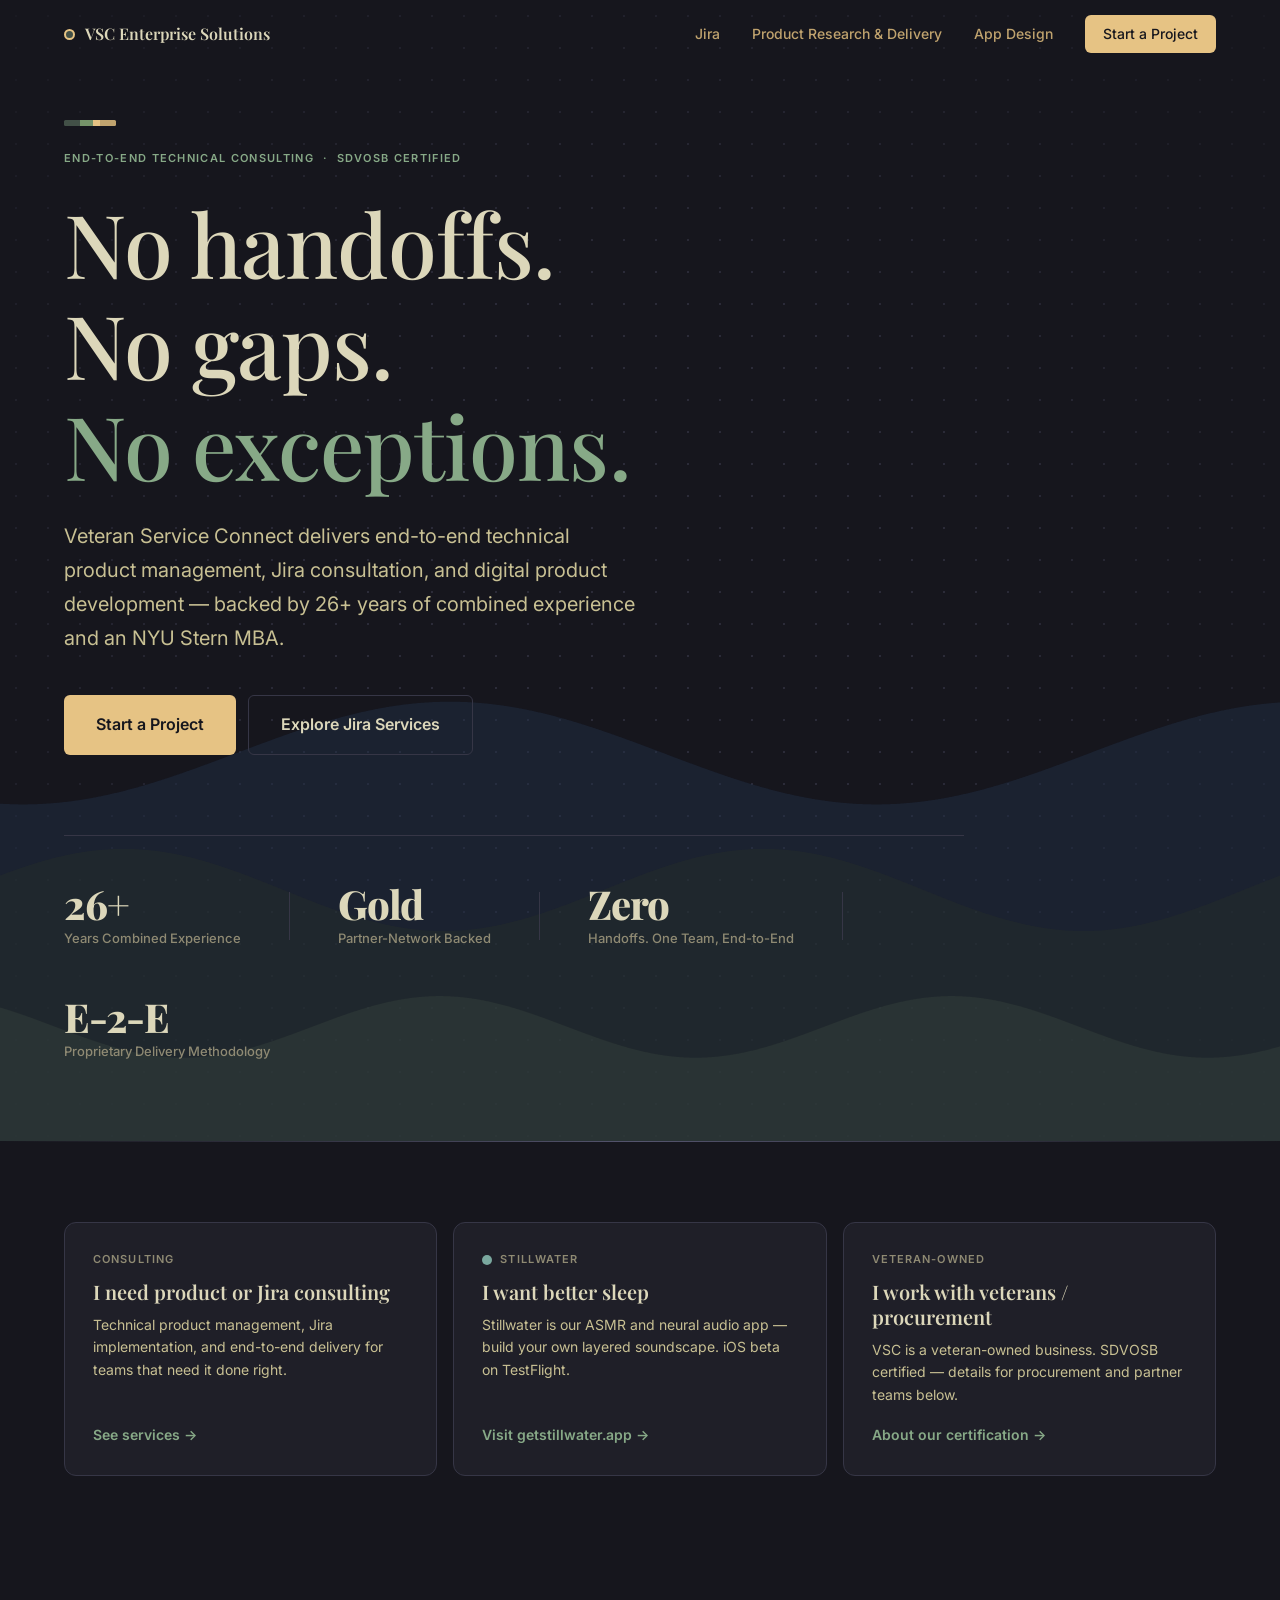
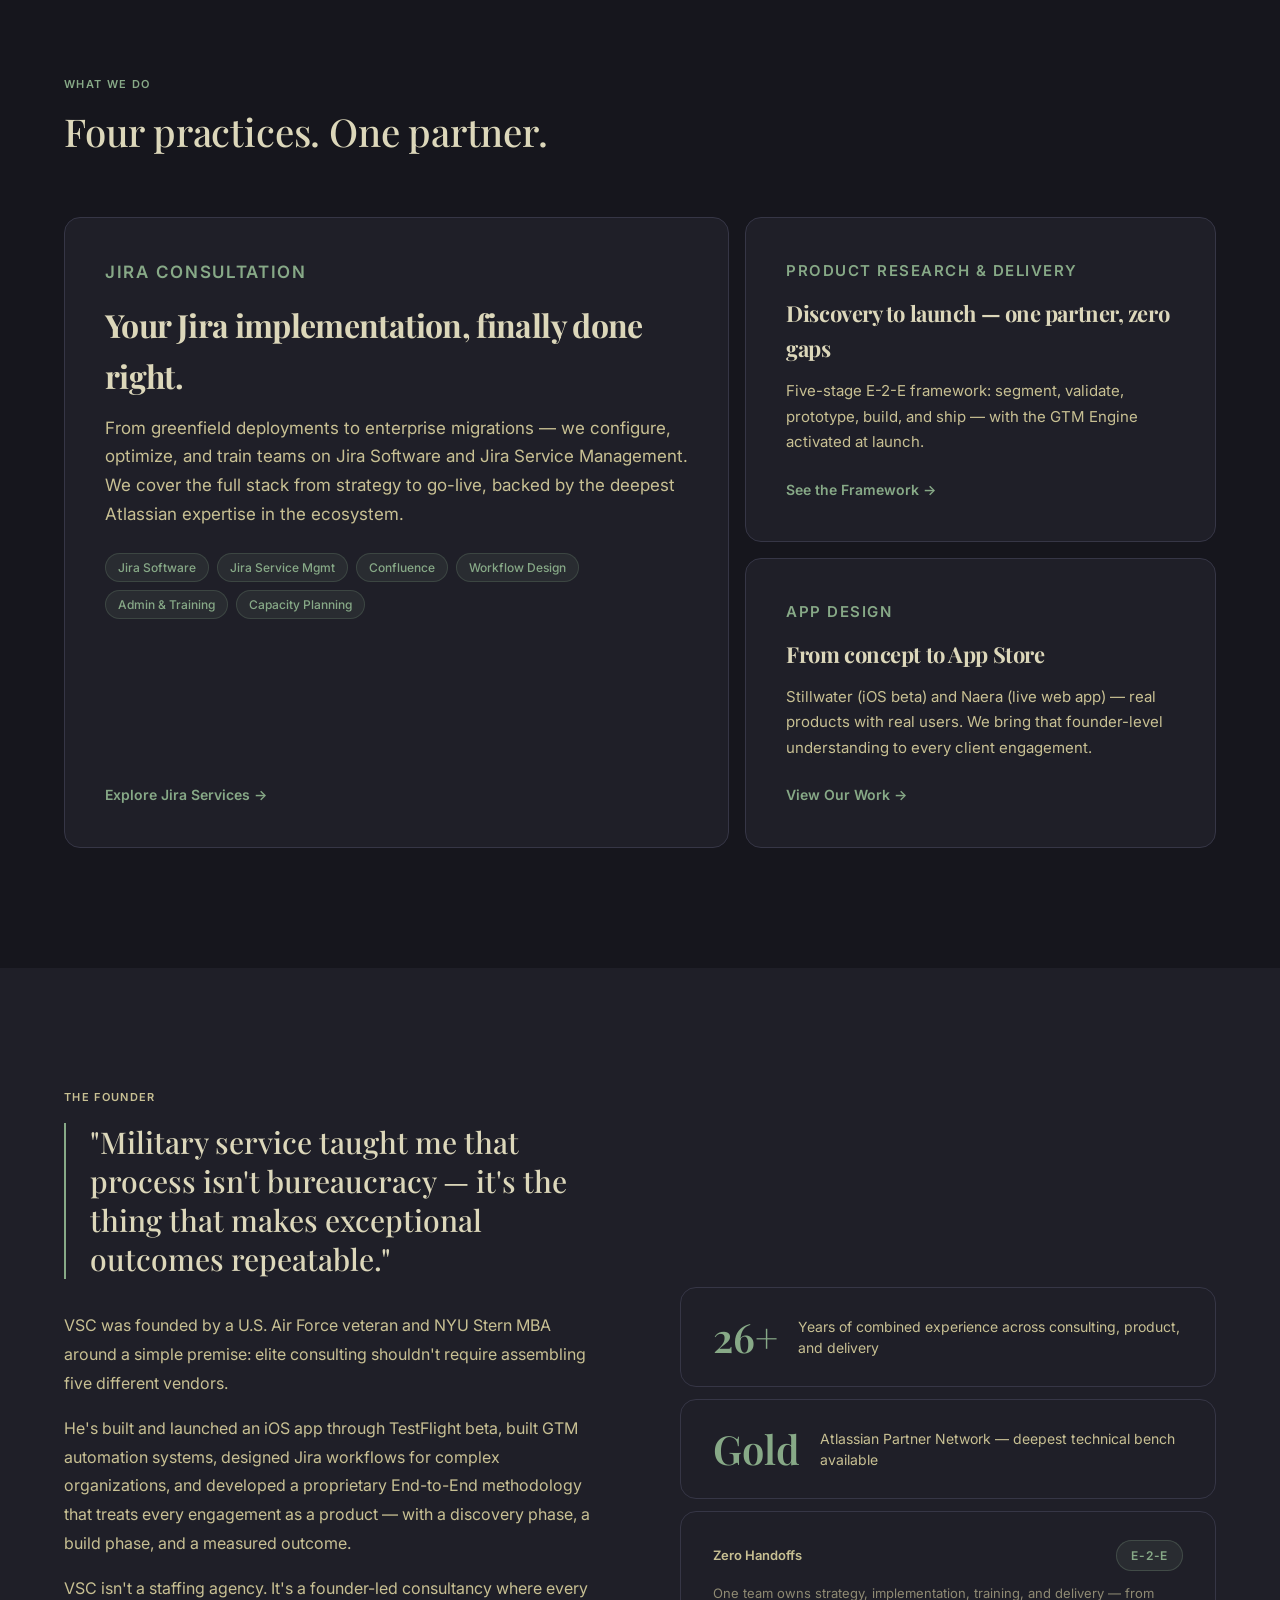
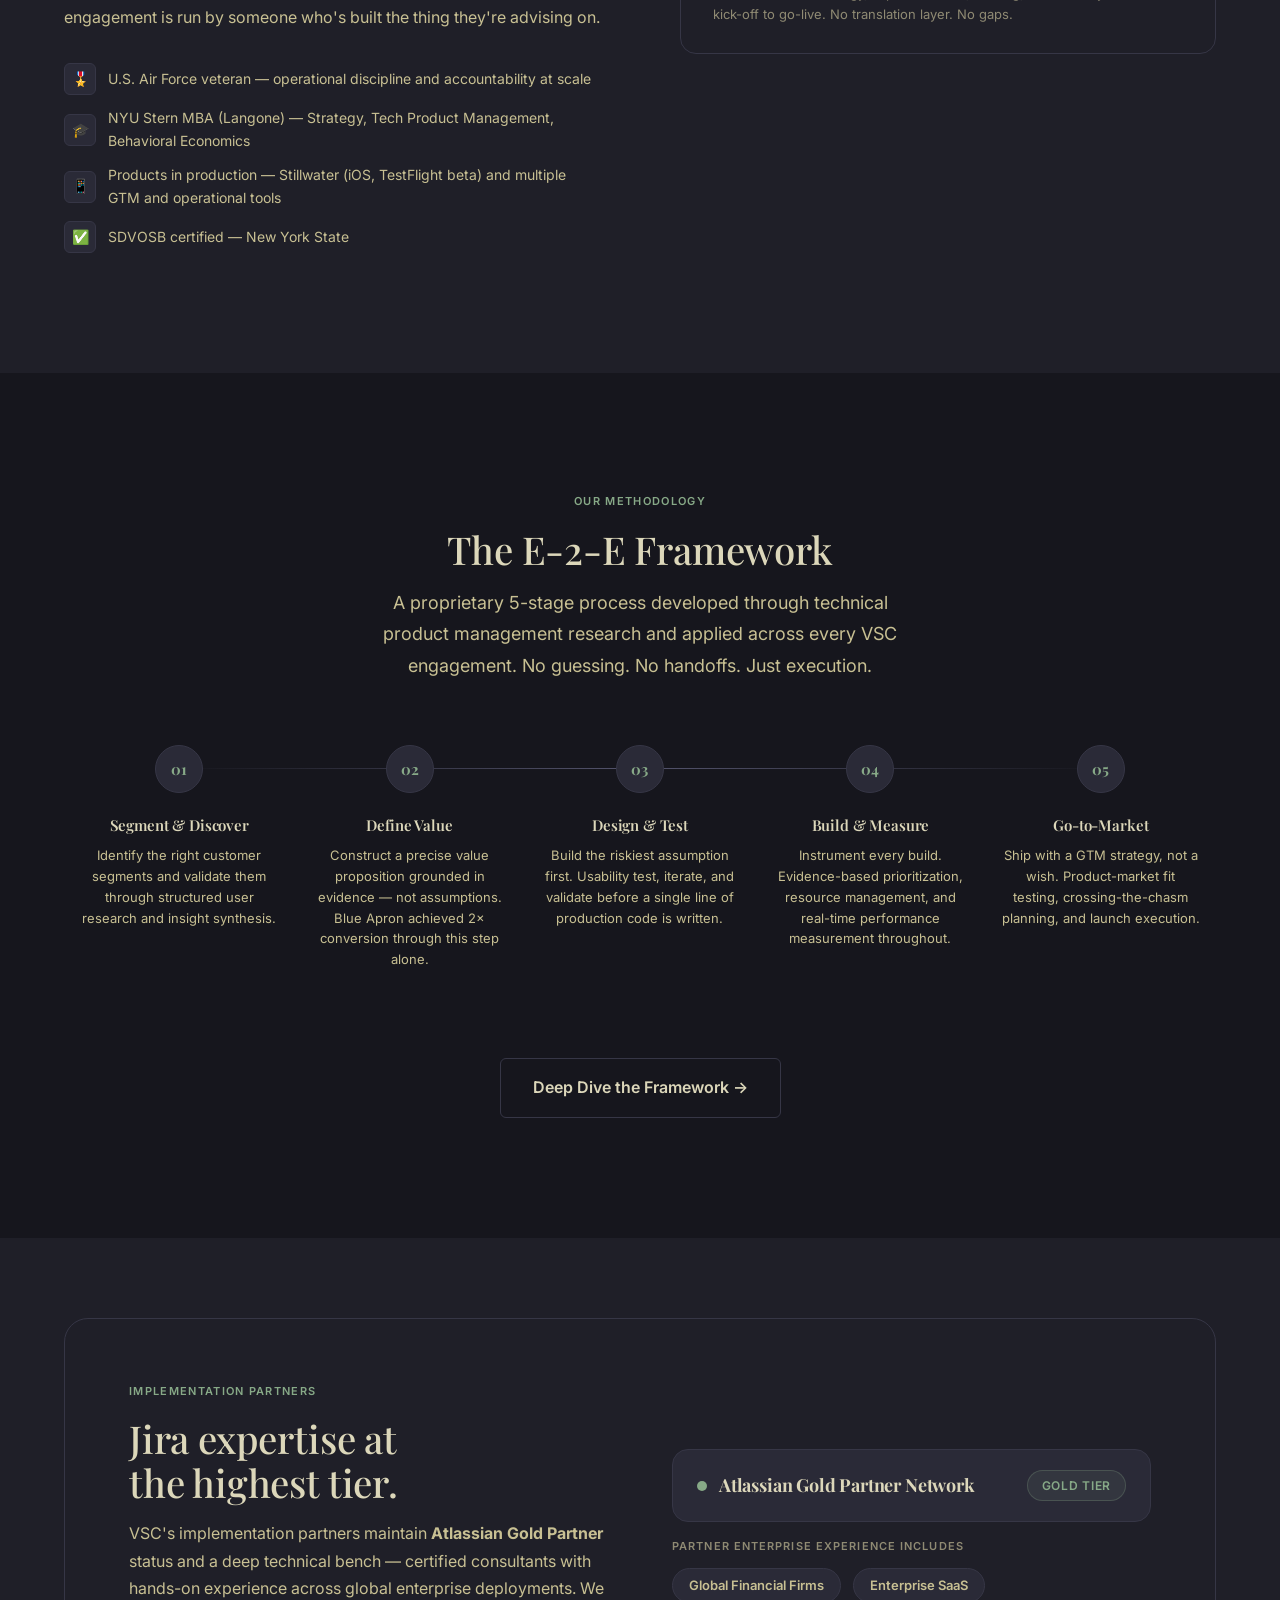
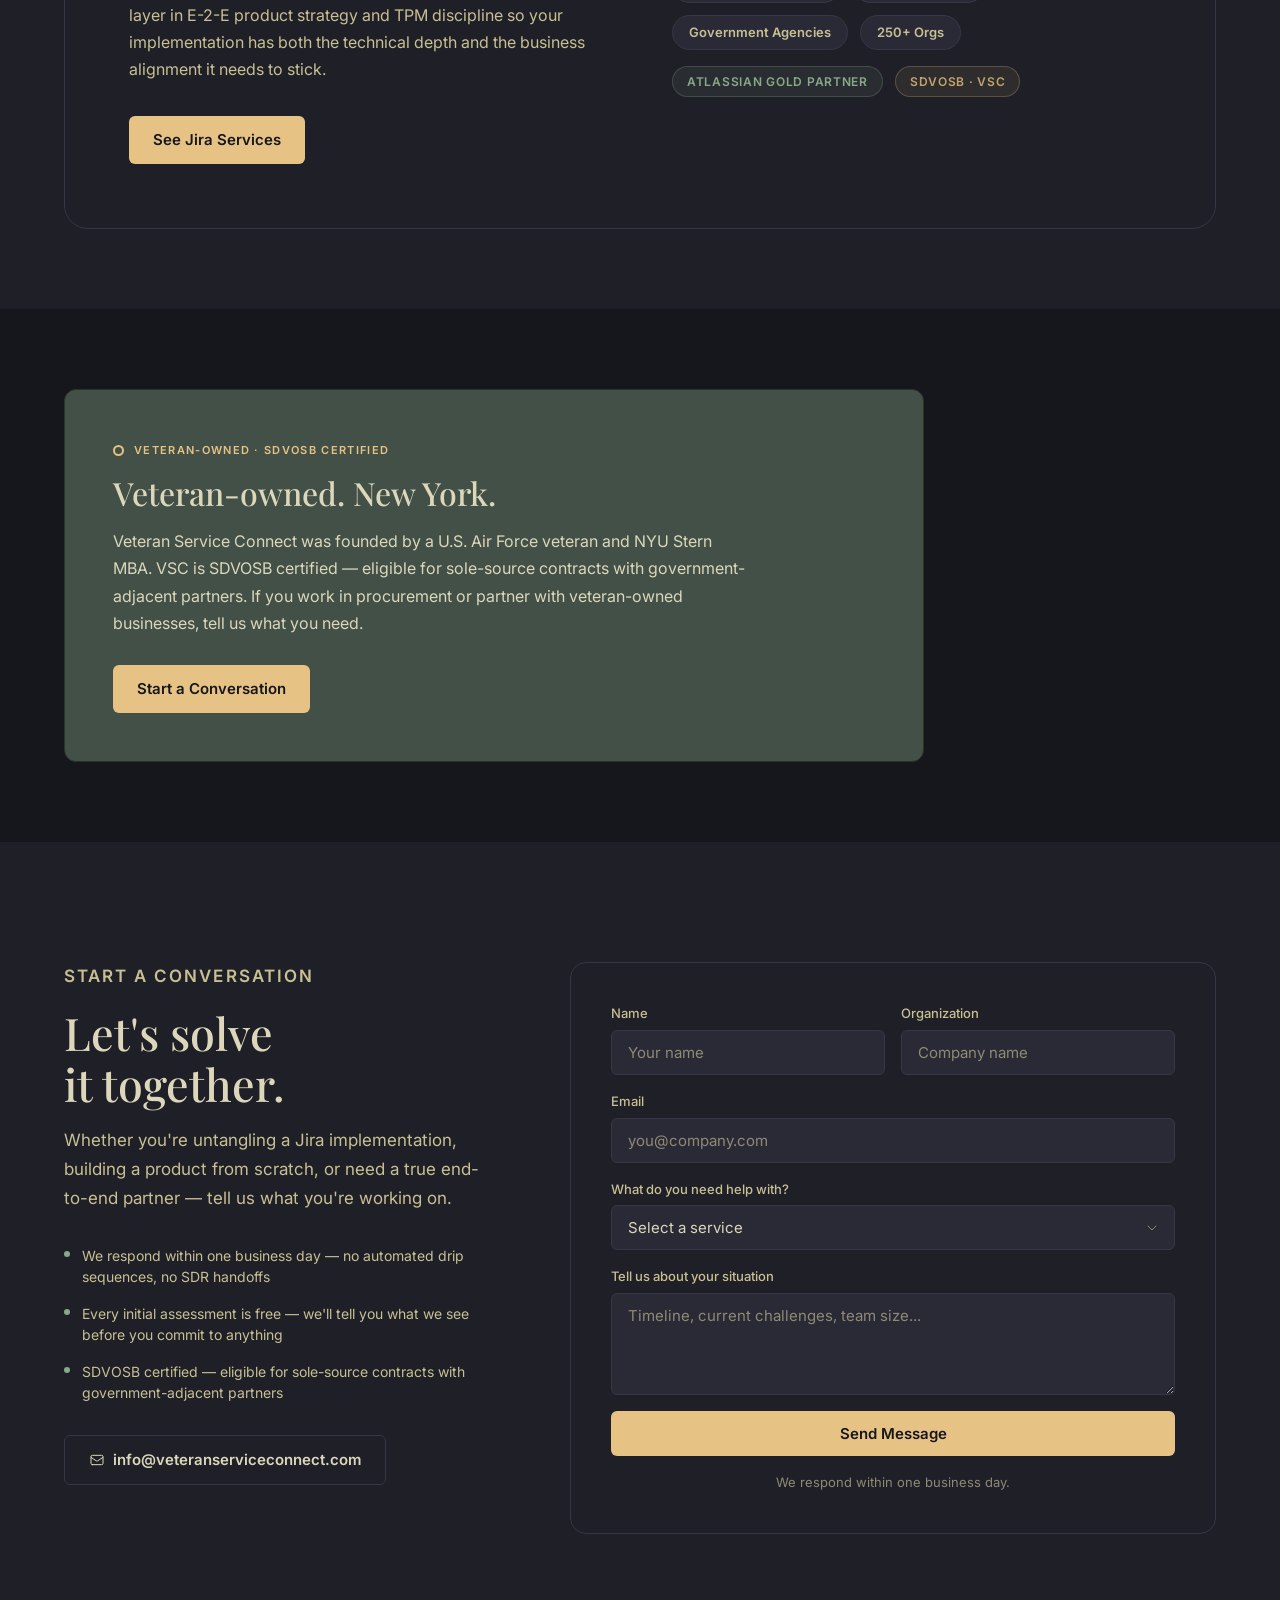
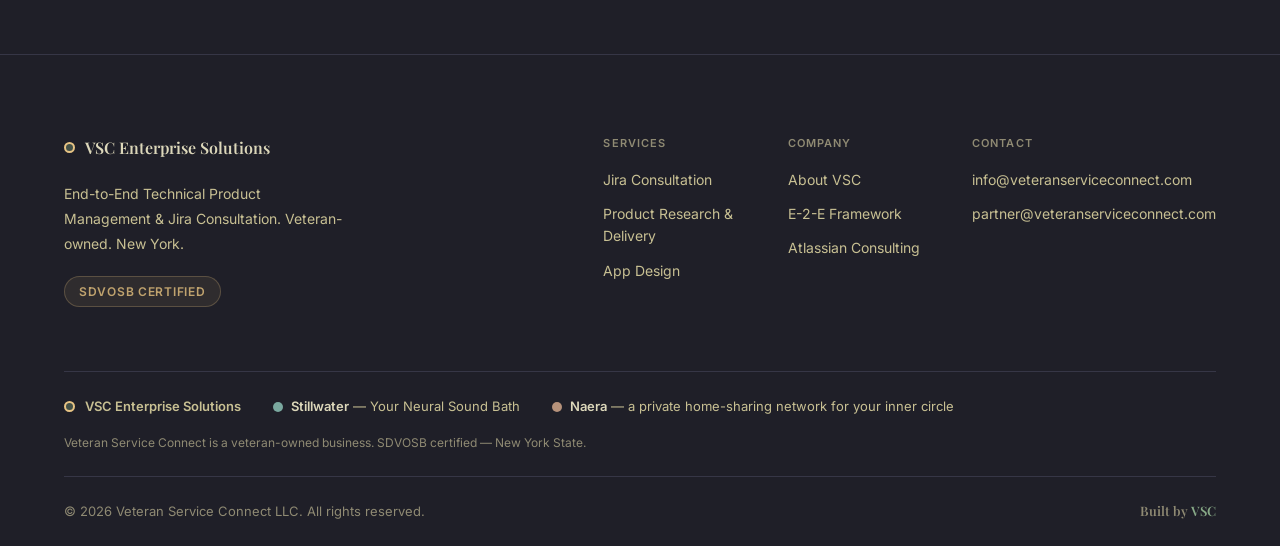
==== commit ef206ebf: "Add static canvas wave overlay behind homepage hero Three layered sine-wave fills (waveShadow / fore" ====
--- a/index.html
+++ b/index.html
@@ -19,6 +19,13 @@
       z-index: 1;
       max-width: 900px;
     }
+    .hero-waves {
+      position: absolute;
+      inset: 0;
+      width: 100%;
+      height: 100%;
+      pointer-events: none;
+    }
     .hero-inner .ribbon-rail { margin-bottom: 24px; }
     .hero-inner .eyebrow { margin-bottom: 24px; }
     .hero-headline { margin-bottom: 24px; }
@@ -463,9 +470,7 @@
     <!-- HERO -->
     <section class="hero">
       <div class="hero-dots"></div>
-      <div class="orb orb-1"></div>
-      <div class="orb orb-2"></div>
-      <div class="orb orb-3"></div>
+      <canvas class="hero-waves" id="hero-waves" aria-hidden="true"></canvas>
       <div class="container">
         <div class="hero-inner">
           <div class="ribbon-rail reveal" aria-hidden="true"></div>
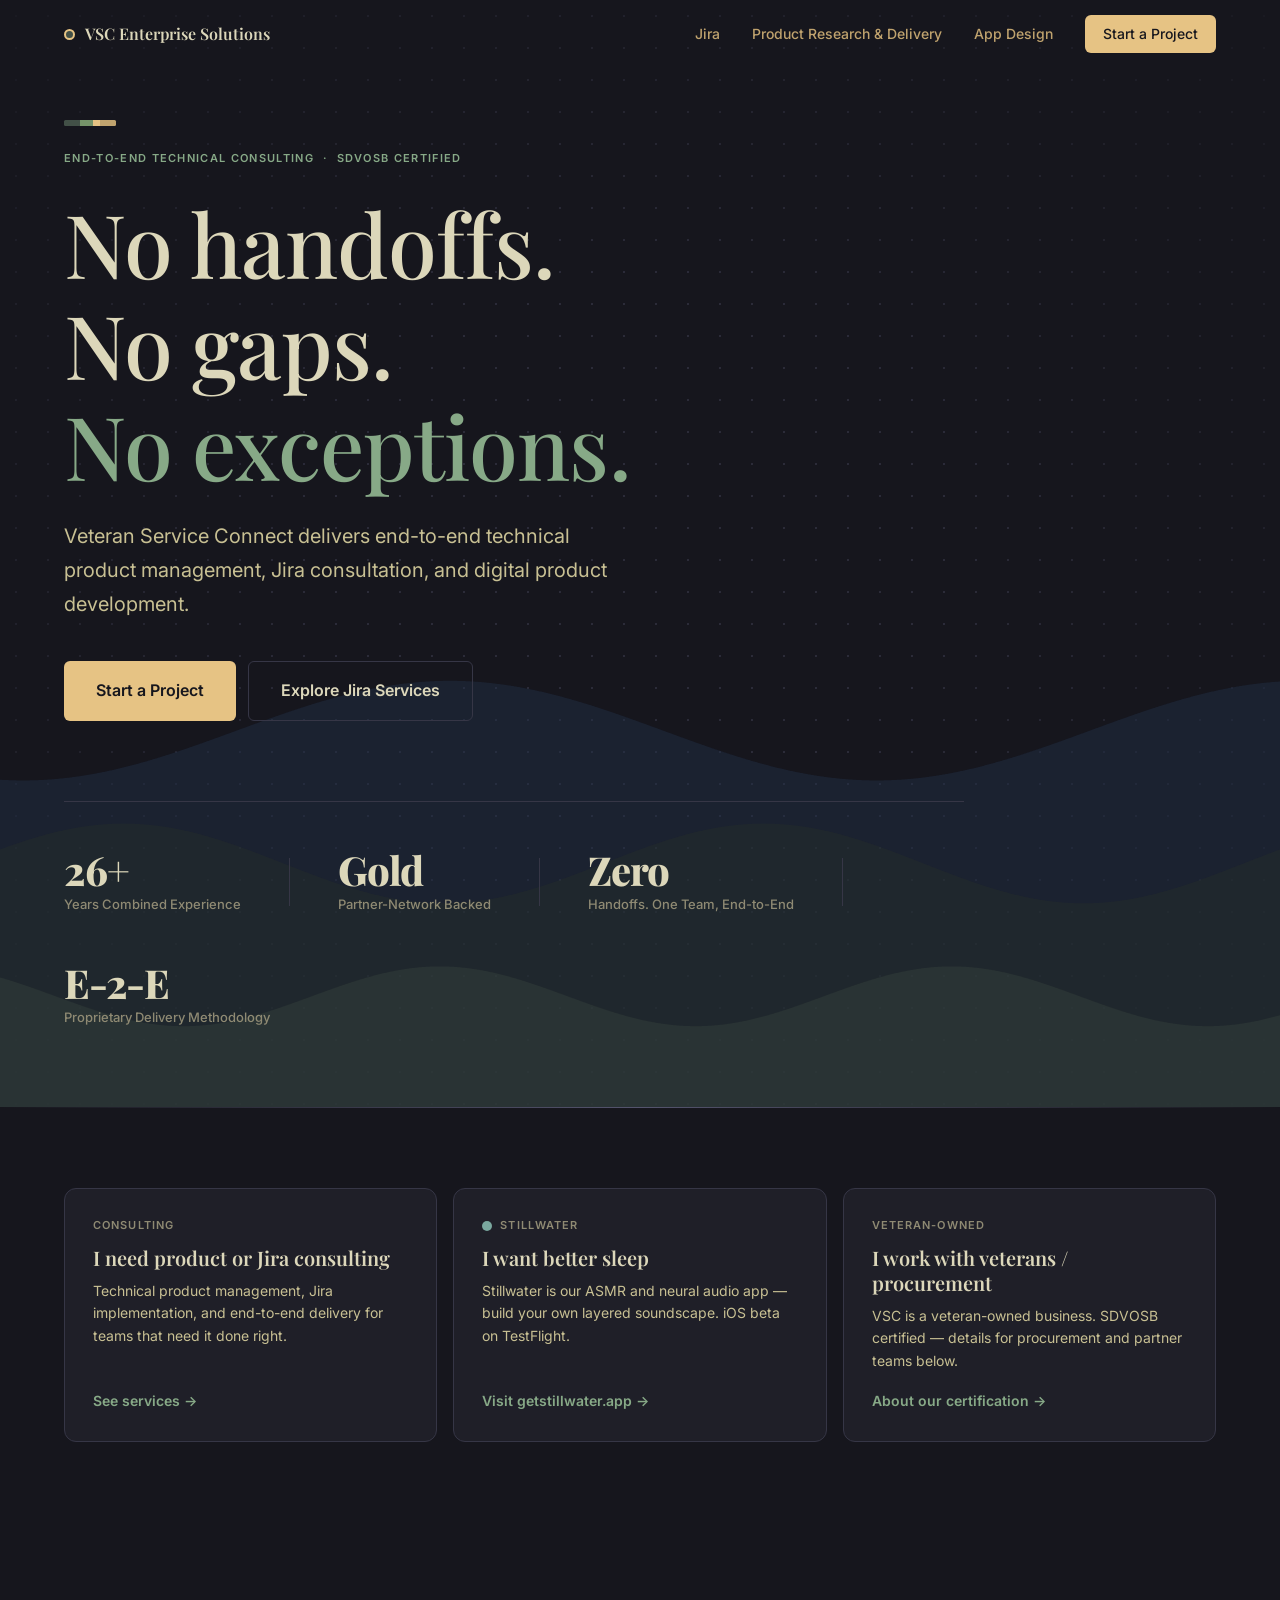
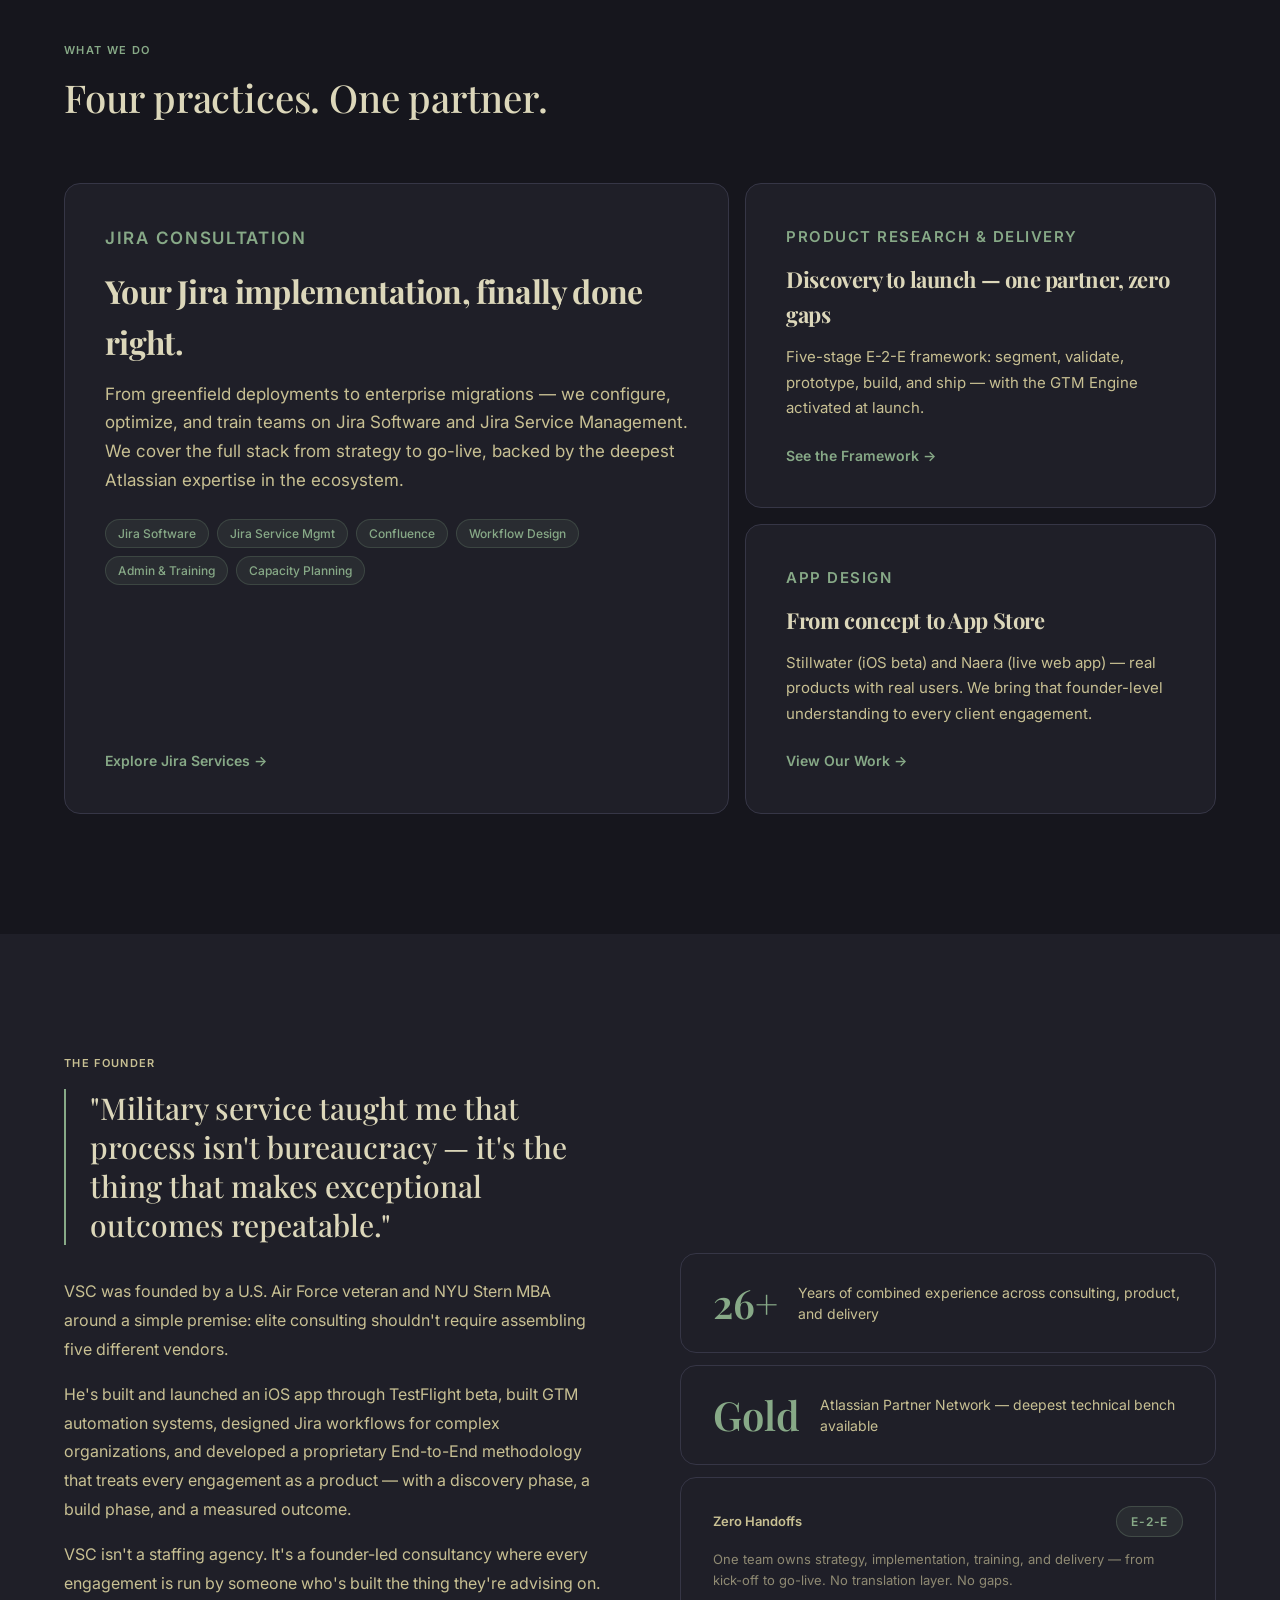
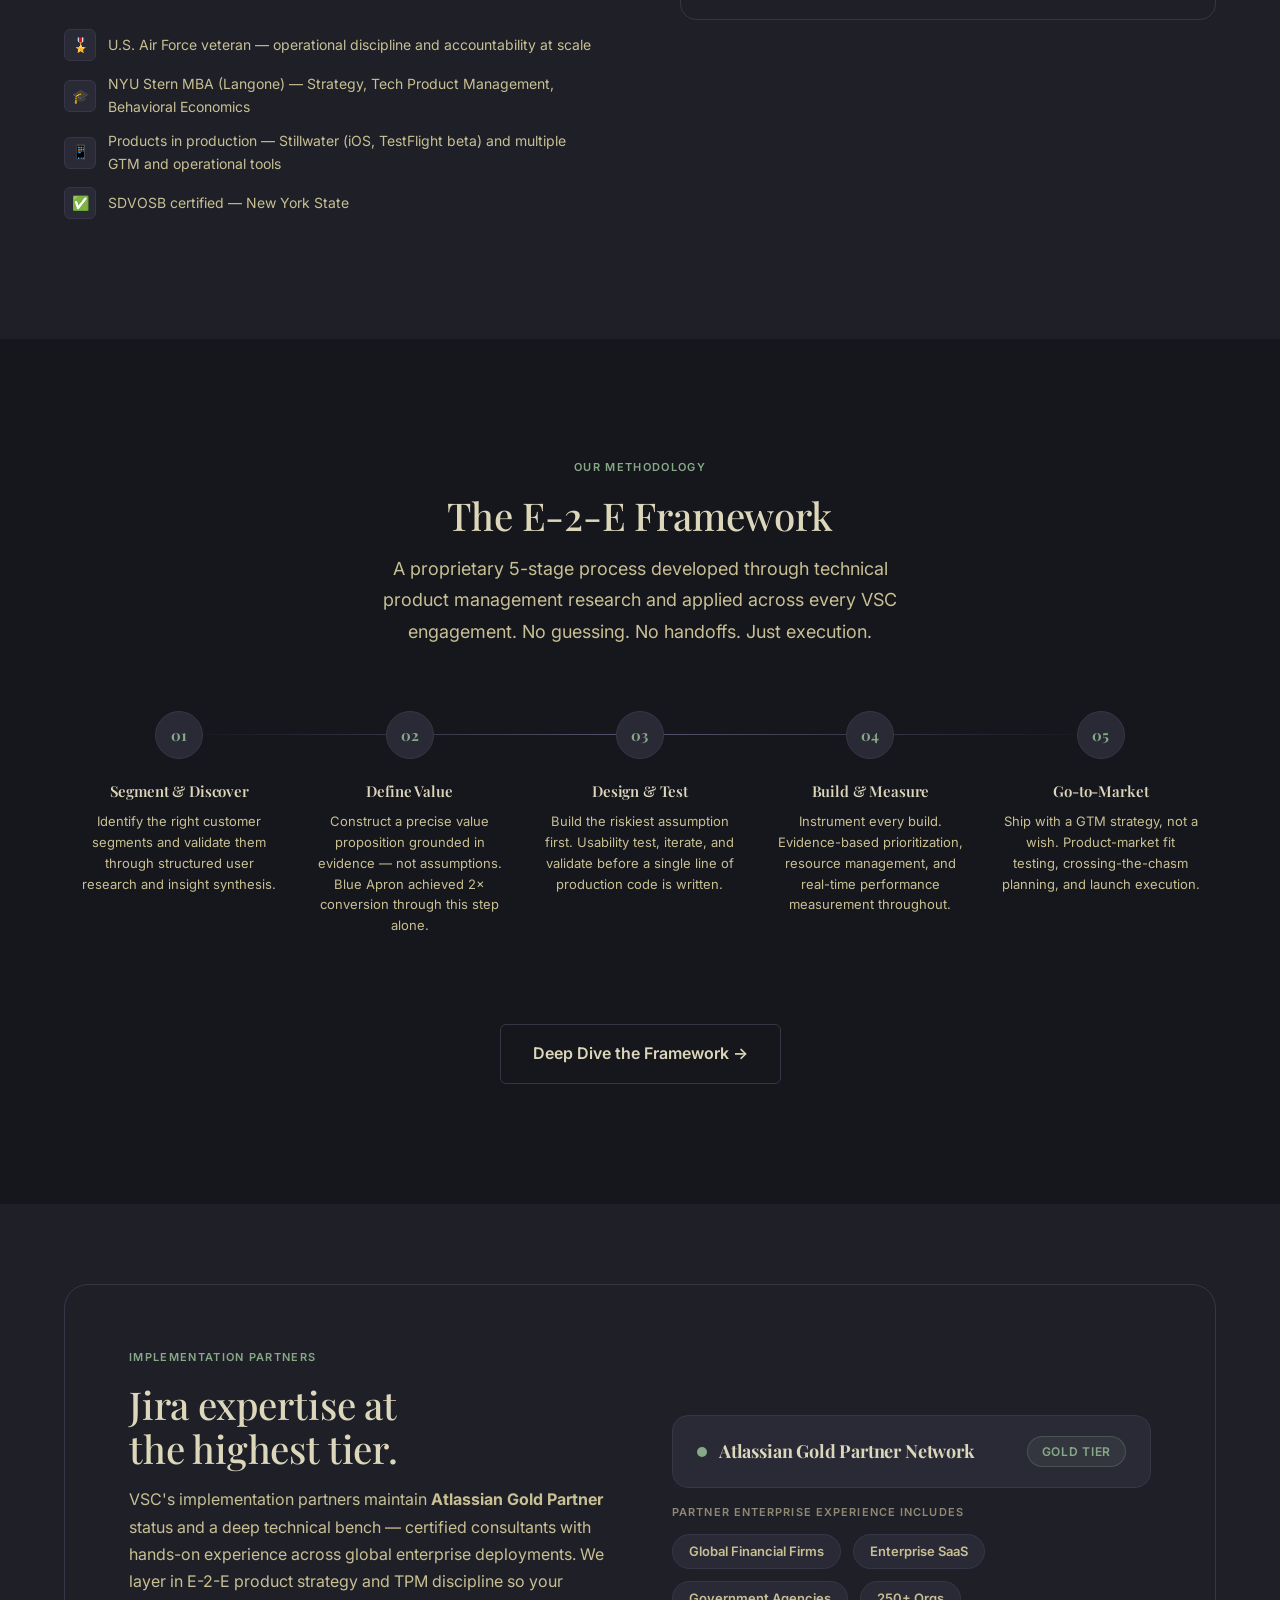
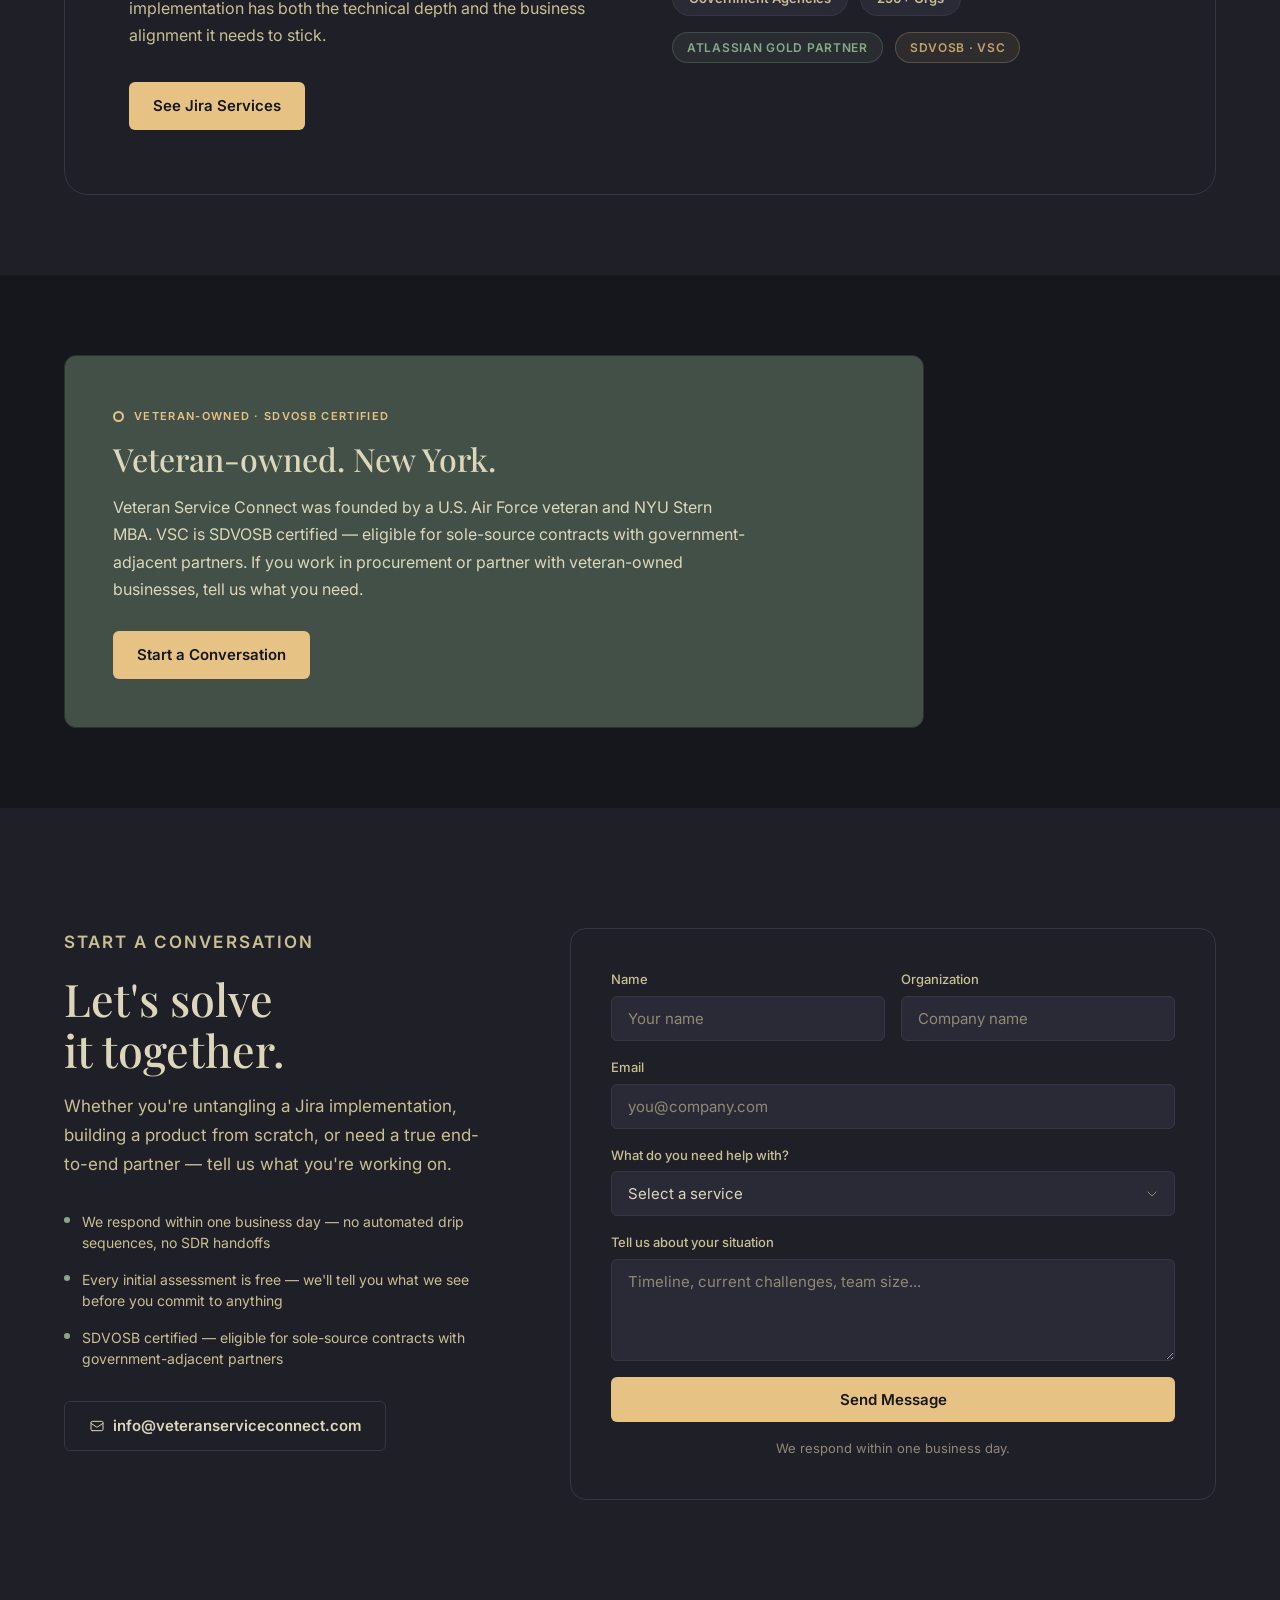
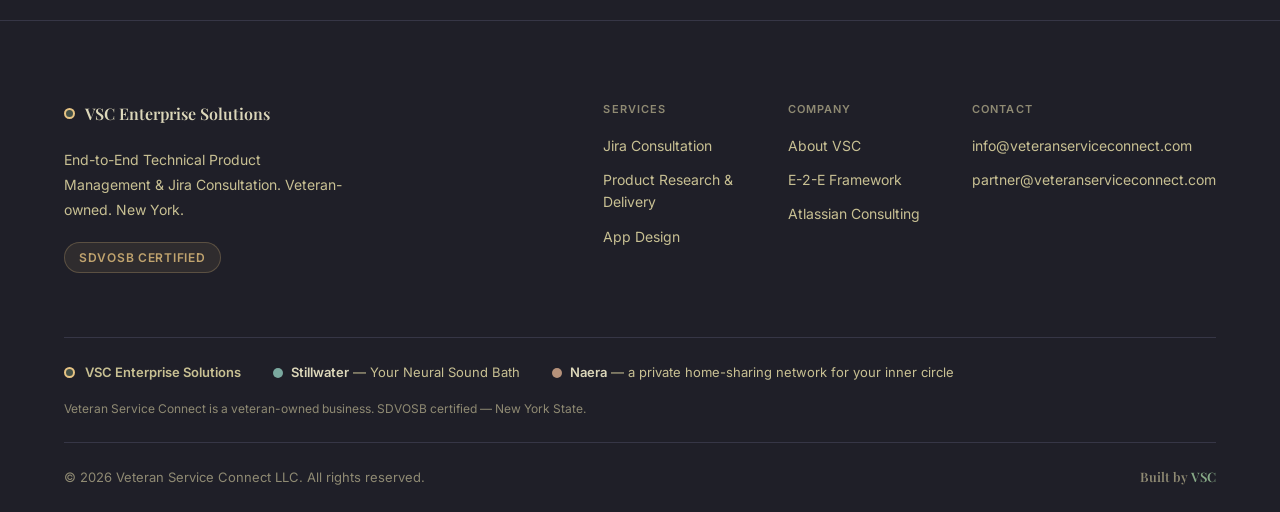
==== commit c0d4810e: "copy: trim hero subline — end on the deliverable Co-Authored-By: Claude Fable 5 <noreply@anthropic.c" ====
--- a/index.html
+++ b/index.html
@@ -11,7 +11,7 @@
   <link rel="preconnect" href="https://fonts.googleapis.com" />
   <link rel="preconnect" href="https://fonts.gstatic.com" crossorigin />
   <link href="https://fonts.googleapis.com/css2?family=Inter:wght@400;500;600;700&family=Playfair+Display:wght@500;600;700&family=JetBrains+Mono:wght@400;500&display=swap" rel="stylesheet" />
-  <link rel="stylesheet" href="/css/styles.css" />
+  <link rel="stylesheet" href="/css/styles.css?v=ink-1" />
   <style>
     /* ---- HOME-SPECIFIC ---- */
     .hero-inner {
@@ -481,7 +481,7 @@
             <span class="grad-text">No exceptions.</span>
           </h1>
           <p class="hero-sub reveal reveal-delay-2">
-            Veteran Service Connect delivers end-to-end technical product management, Jira consultation, and digital product development — backed by 26+ years of combined experience and an NYU Stern MBA.
+            Veteran Service Connect delivers end-to-end technical product management, Jira consultation, and digital product development.
           </p>
           <div class="hero-cta-group reveal reveal-delay-3">
             <a href="#contact" class="btn btn-gradient btn-lg">Start a Project</a>
@@ -869,6 +869,6 @@
     </div>
   </footer>
 
-  <script src="/js/main.js"></script>
+  <script src="/js/main.js?v=ink-1"></script>
 </body>
 </html>
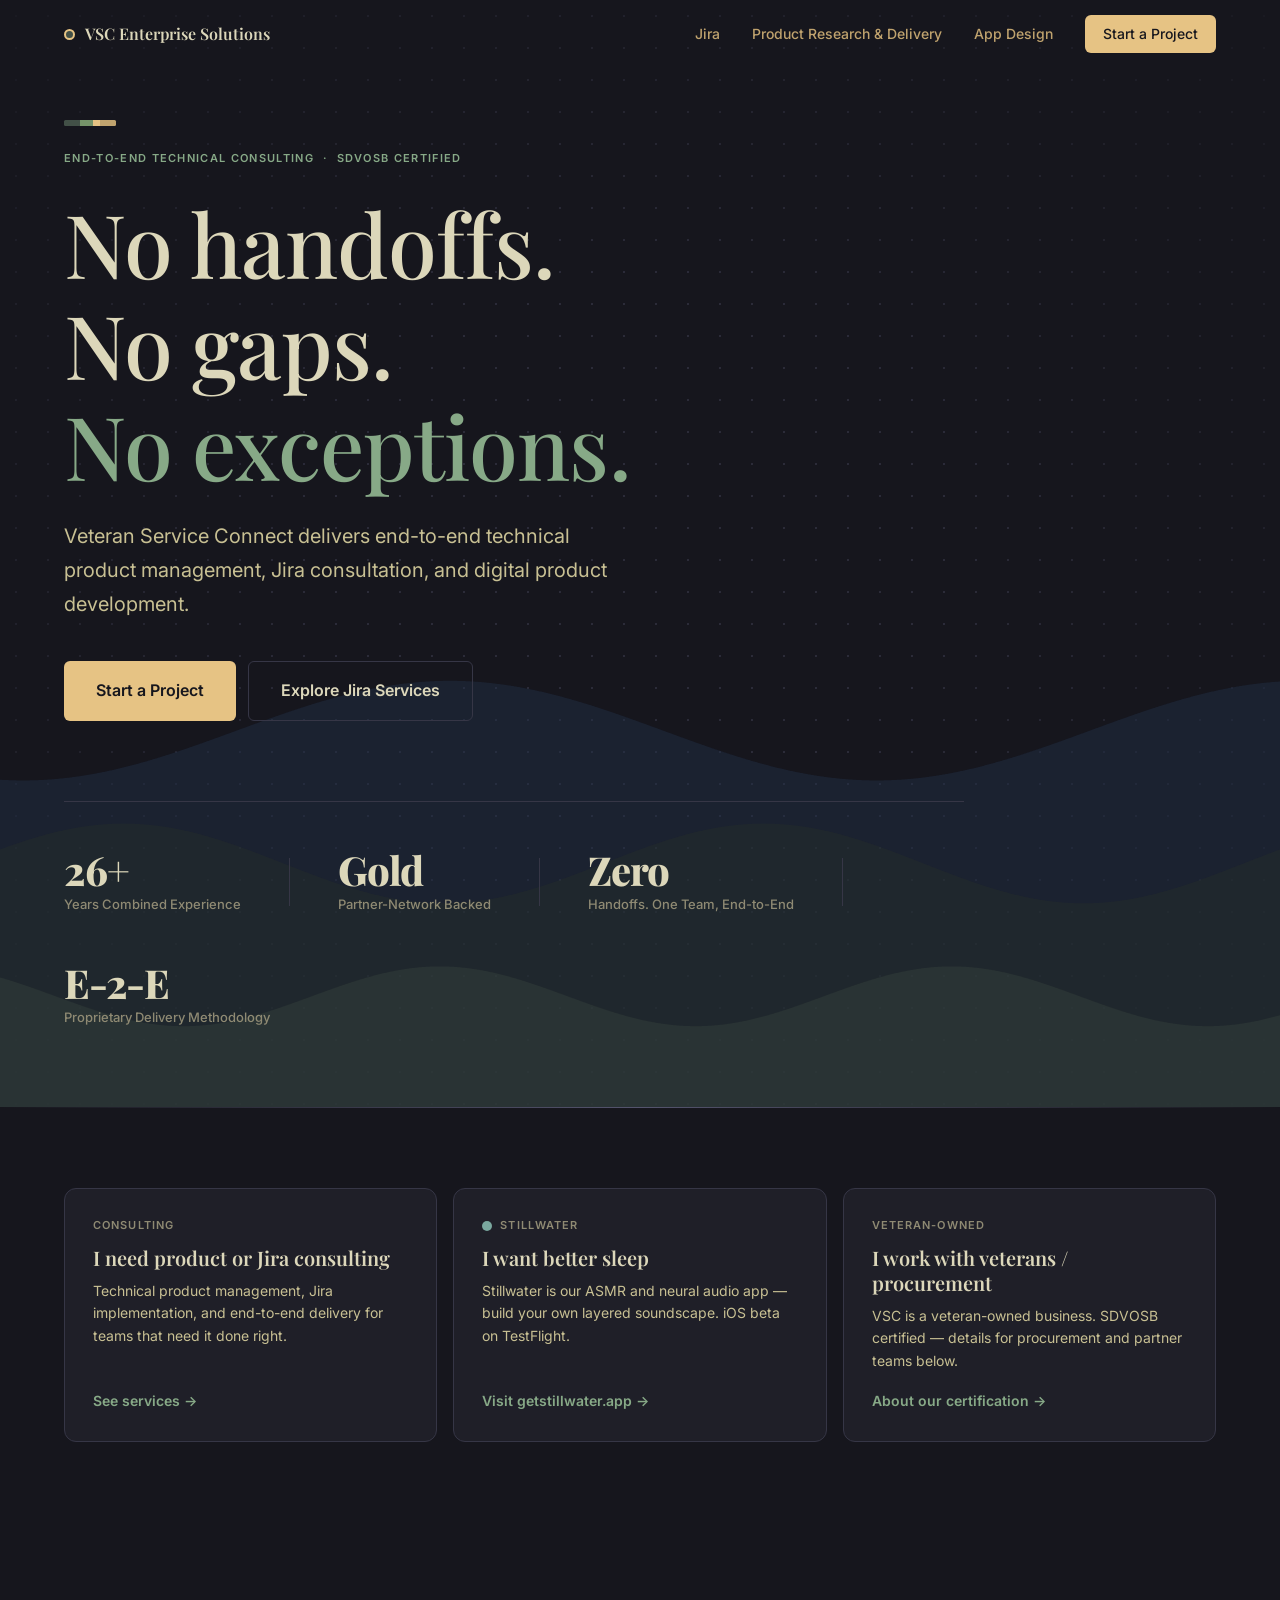
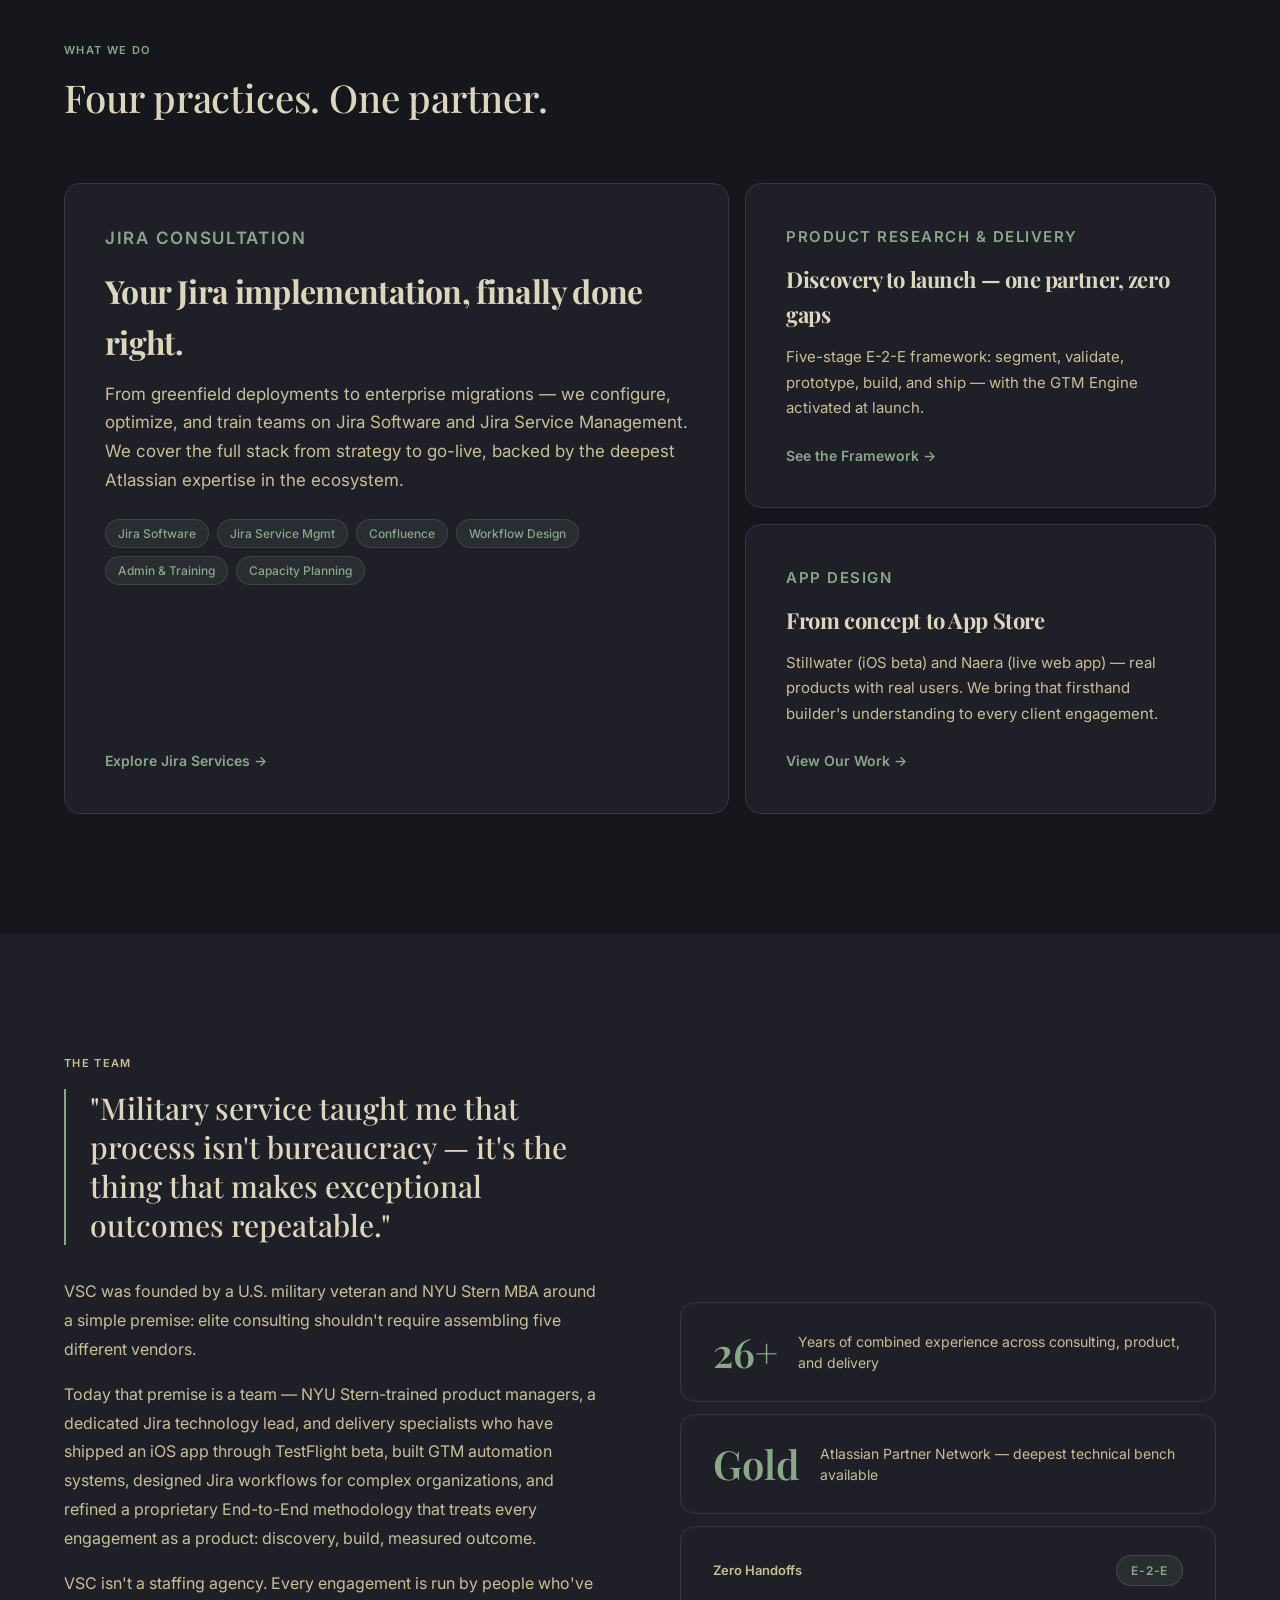
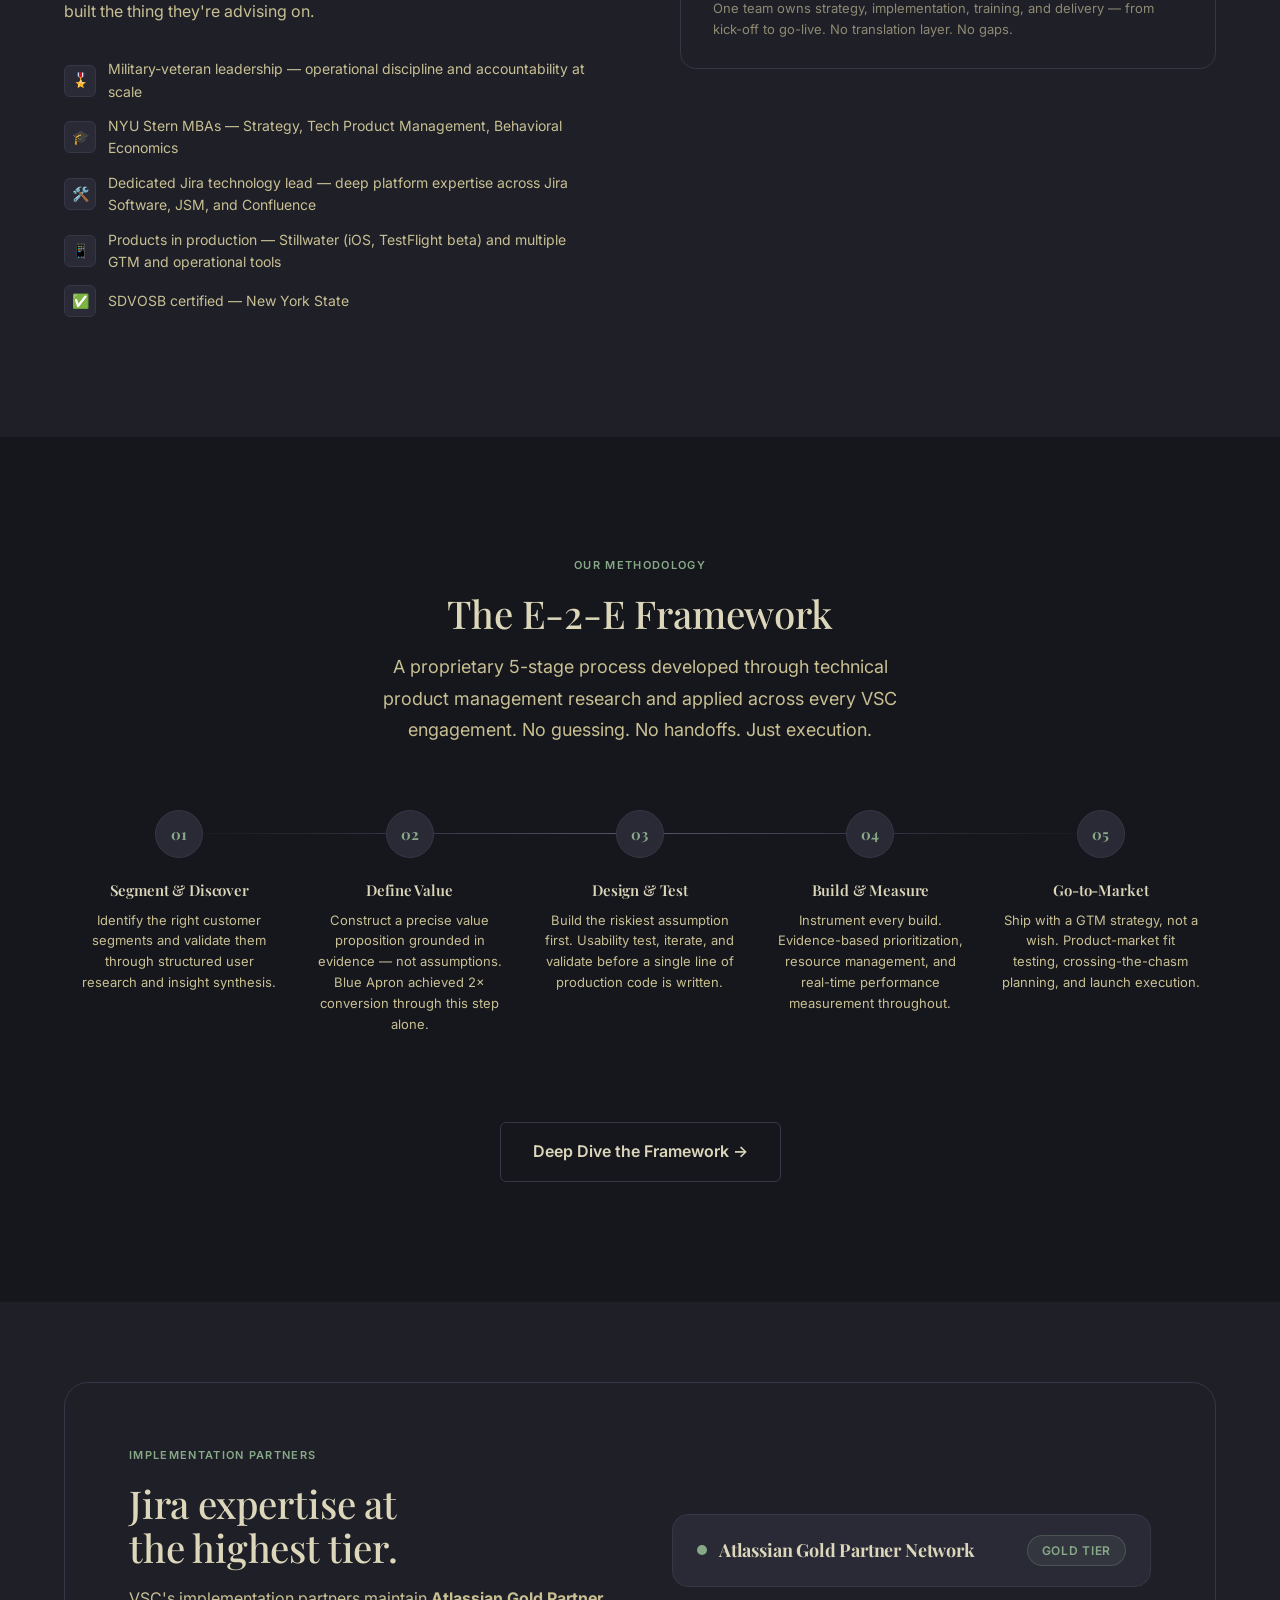
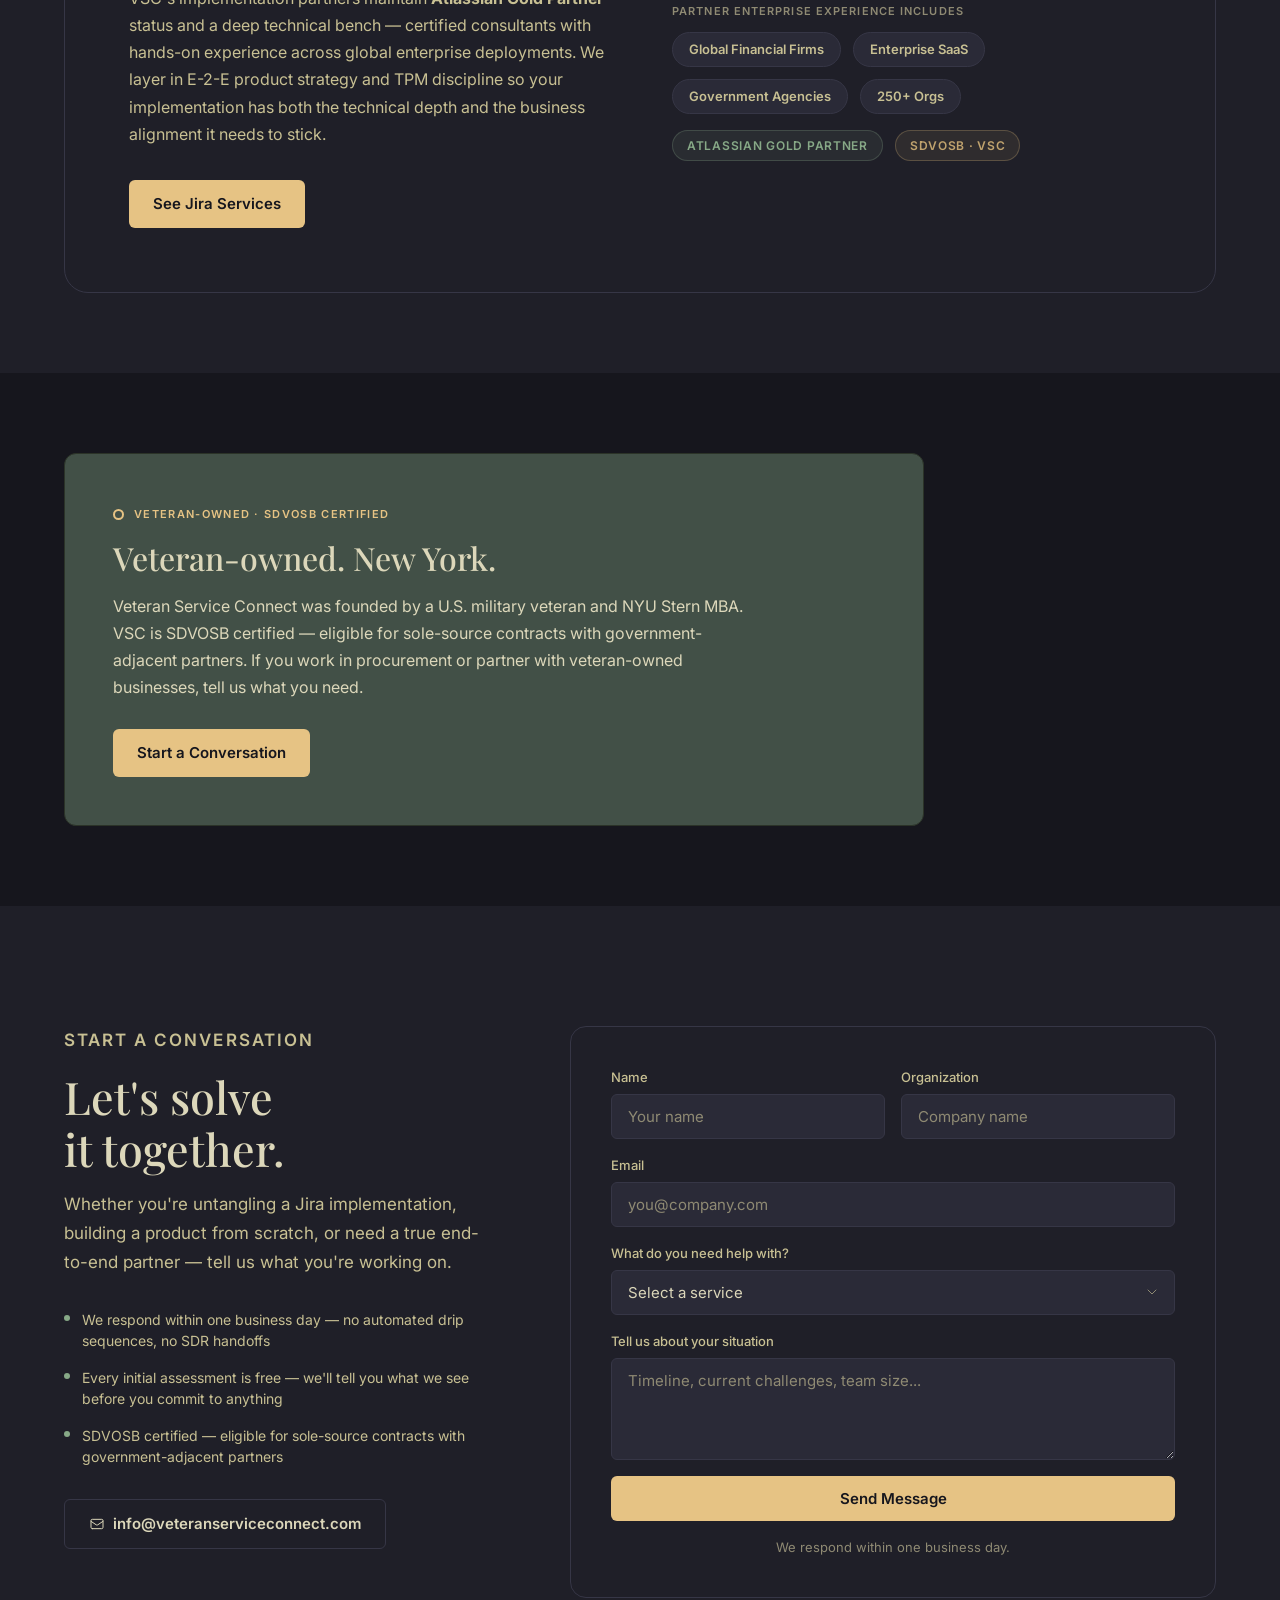
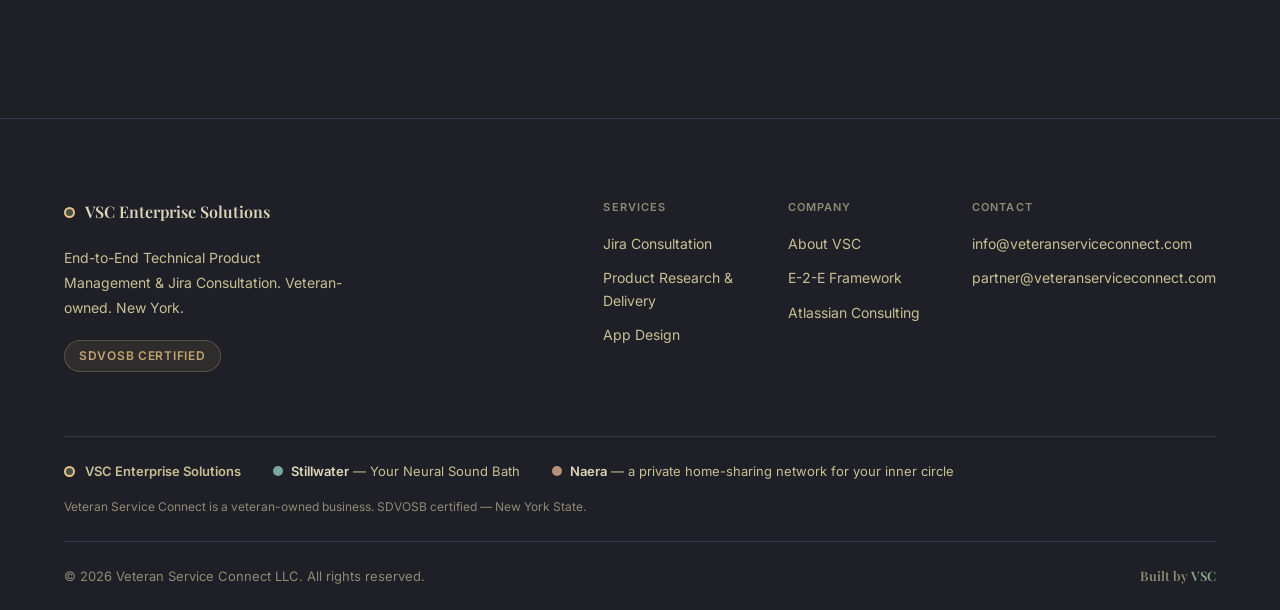
==== commit a030dbad: "copy: broaden from founder-led to team framing; 'military' over branch-specific - Team section repla" ====
--- a/index.html
+++ b/index.html
@@ -3,7 +3,7 @@
 <head>
   <meta charset="UTF-8" />
   <meta name="viewport" content="width=device-width, initial-scale=1.0" />
-  <meta name="description" content="Veteran Service Connect — End-to-End Technical Product Management & Jira Consultation. SDVOSB certified. Founded by an NYU Stern MBA and USAF veteran." />
+  <meta name="description" content="Veteran Service Connect — End-to-End Technical Product Management & Jira Consultation. SDVOSB certified. A military-veteran-led team of Stern-trained product managers and Jira specialists." />
   <meta property="og:title" content="Veteran Service Connect — E-2-E Technical Consulting" />
   <meta property="og:description" content="Military precision meets MBA strategy. Jira, TPM, mobile apps, and growth systems — end-to-end." />
   <title>Veteran Service Connect</title>
@@ -583,7 +583,7 @@
             <div>
               <p class="bento-card-eyebrow">App Design</p>
               <h3>From concept to App Store</h3>
-              <p>Stillwater (iOS beta) and Naera (live web app) — real products with real users. We bring that founder-level understanding to every client engagement.</p>
+              <p>Stillwater (iOS beta) and Naera (live web app) — real products with real users. We bring that firsthand builder's understanding to every client engagement.</p>
             </div>
             <span class="bento-card-arrow">View Our Work →</span>
           </a>
@@ -597,21 +597,25 @@
       <div class="container">
         <div class="founder-grid">
           <div class="founder-bio reveal">
-            <p class="eyebrow">The Founder</p>
+            <p class="eyebrow">The Team</p>
             <div class="founder-quote">
               "Military service taught me that process isn't bureaucracy — it's the thing that makes exceptional outcomes repeatable."
             </div>
-            <p>VSC was founded by a U.S. Air Force veteran and NYU Stern MBA around a simple premise: elite consulting shouldn't require assembling five different vendors.</p>
-            <p>He's built and launched an iOS app through TestFlight beta, built GTM automation systems, designed Jira workflows for complex organizations, and developed a proprietary End-to-End methodology that treats every engagement as a product — with a discovery phase, a build phase, and a measured outcome.</p>
-            <p>VSC isn't a staffing agency. It's a founder-led consultancy where every engagement is run by someone who's built the thing they're advising on.</p>
+            <p>VSC was founded by a U.S. military veteran and NYU Stern MBA around a simple premise: elite consulting shouldn't require assembling five different vendors.</p>
+            <p>Today that premise is a team — NYU Stern-trained product managers, a dedicated Jira technology lead, and delivery specialists who have shipped an iOS app through TestFlight beta, built GTM automation systems, designed Jira workflows for complex organizations, and refined a proprietary End-to-End methodology that treats every engagement as a product: discovery, build, measured outcome.</p>
+            <p>VSC isn't a staffing agency. Every engagement is run by people who've built the thing they're advising on.</p>
             <div class="founder-credentials">
               <div class="founder-cred">
                 <div class="cred-icon">🎖️</div>
-                <span>U.S. Air Force veteran — operational discipline and accountability at scale</span>
+                <span>Military-veteran leadership — operational discipline and accountability at scale</span>
               </div>
               <div class="founder-cred">
                 <div class="cred-icon">🎓</div>
-                <span>NYU Stern MBA (Langone) — Strategy, Tech Product Management, Behavioral Economics</span>
+                <span>NYU Stern MBAs — Strategy, Tech Product Management, Behavioral Economics</span>
+              </div>
+              <div class="founder-cred">
+                <div class="cred-icon">🛠️</div>
+                <span>Dedicated Jira technology lead — deep platform expertise across Jira Software, JSM, and Confluence</span>
               </div>
               <div class="founder-cred">
                 <div class="cred-icon">📱</div>
@@ -738,7 +742,7 @@
         <div class="veteran-panel reveal">
           <p class="panel-label"><span class="coin" aria-hidden="true"></span> Veteran-Owned · SDVOSB Certified</p>
           <h2>Veteran-owned. New York.</h2>
-          <p>Veteran Service Connect was founded by a U.S. Air Force veteran and NYU Stern MBA. VSC is SDVOSB certified — eligible for sole-source contracts with government-adjacent partners. If you work in procurement or partner with veteran-owned businesses, tell us what you need.</p>
+          <p>Veteran Service Connect was founded by a U.S. military veteran and NYU Stern MBA. VSC is SDVOSB certified — eligible for sole-source contracts with government-adjacent partners. If you work in procurement or partner with veteran-owned businesses, tell us what you need.</p>
           <a href="#contact" class="btn btn-primary">Start a Conversation</a>
         </div>
       </div>
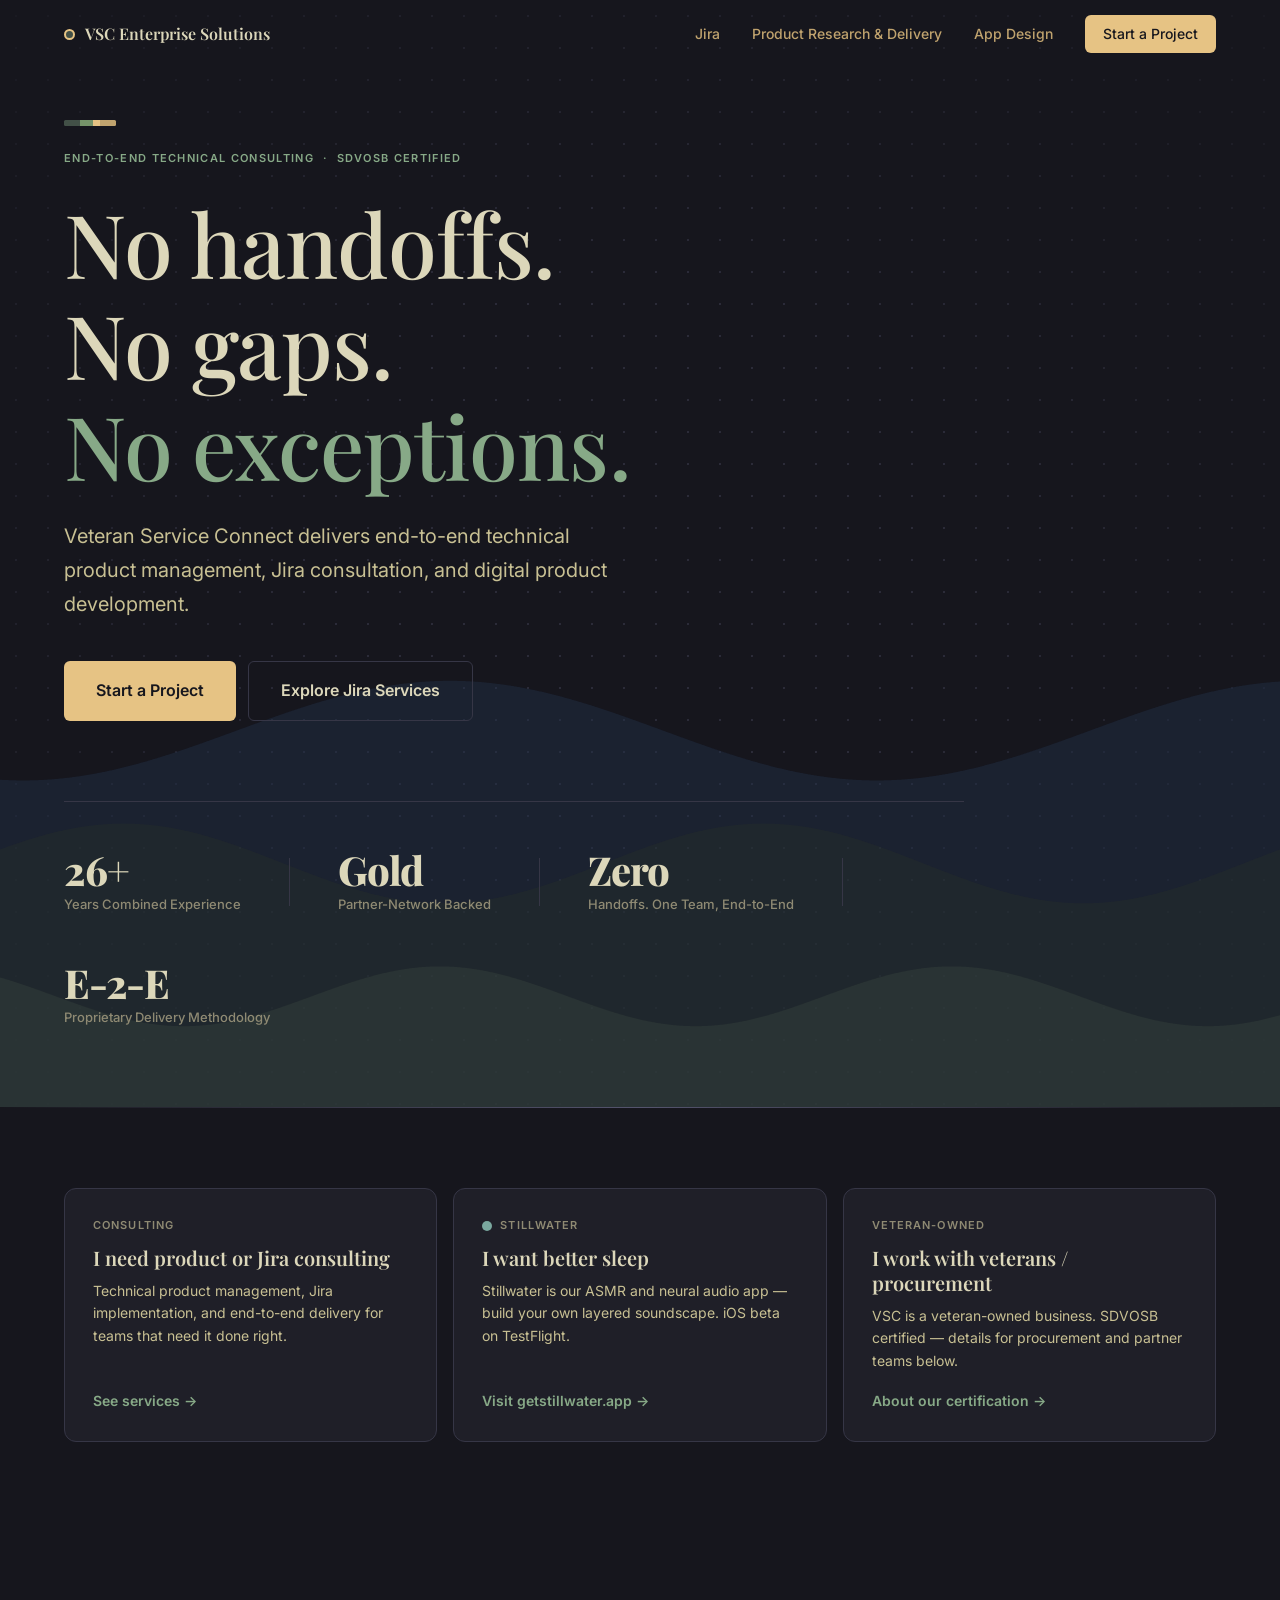
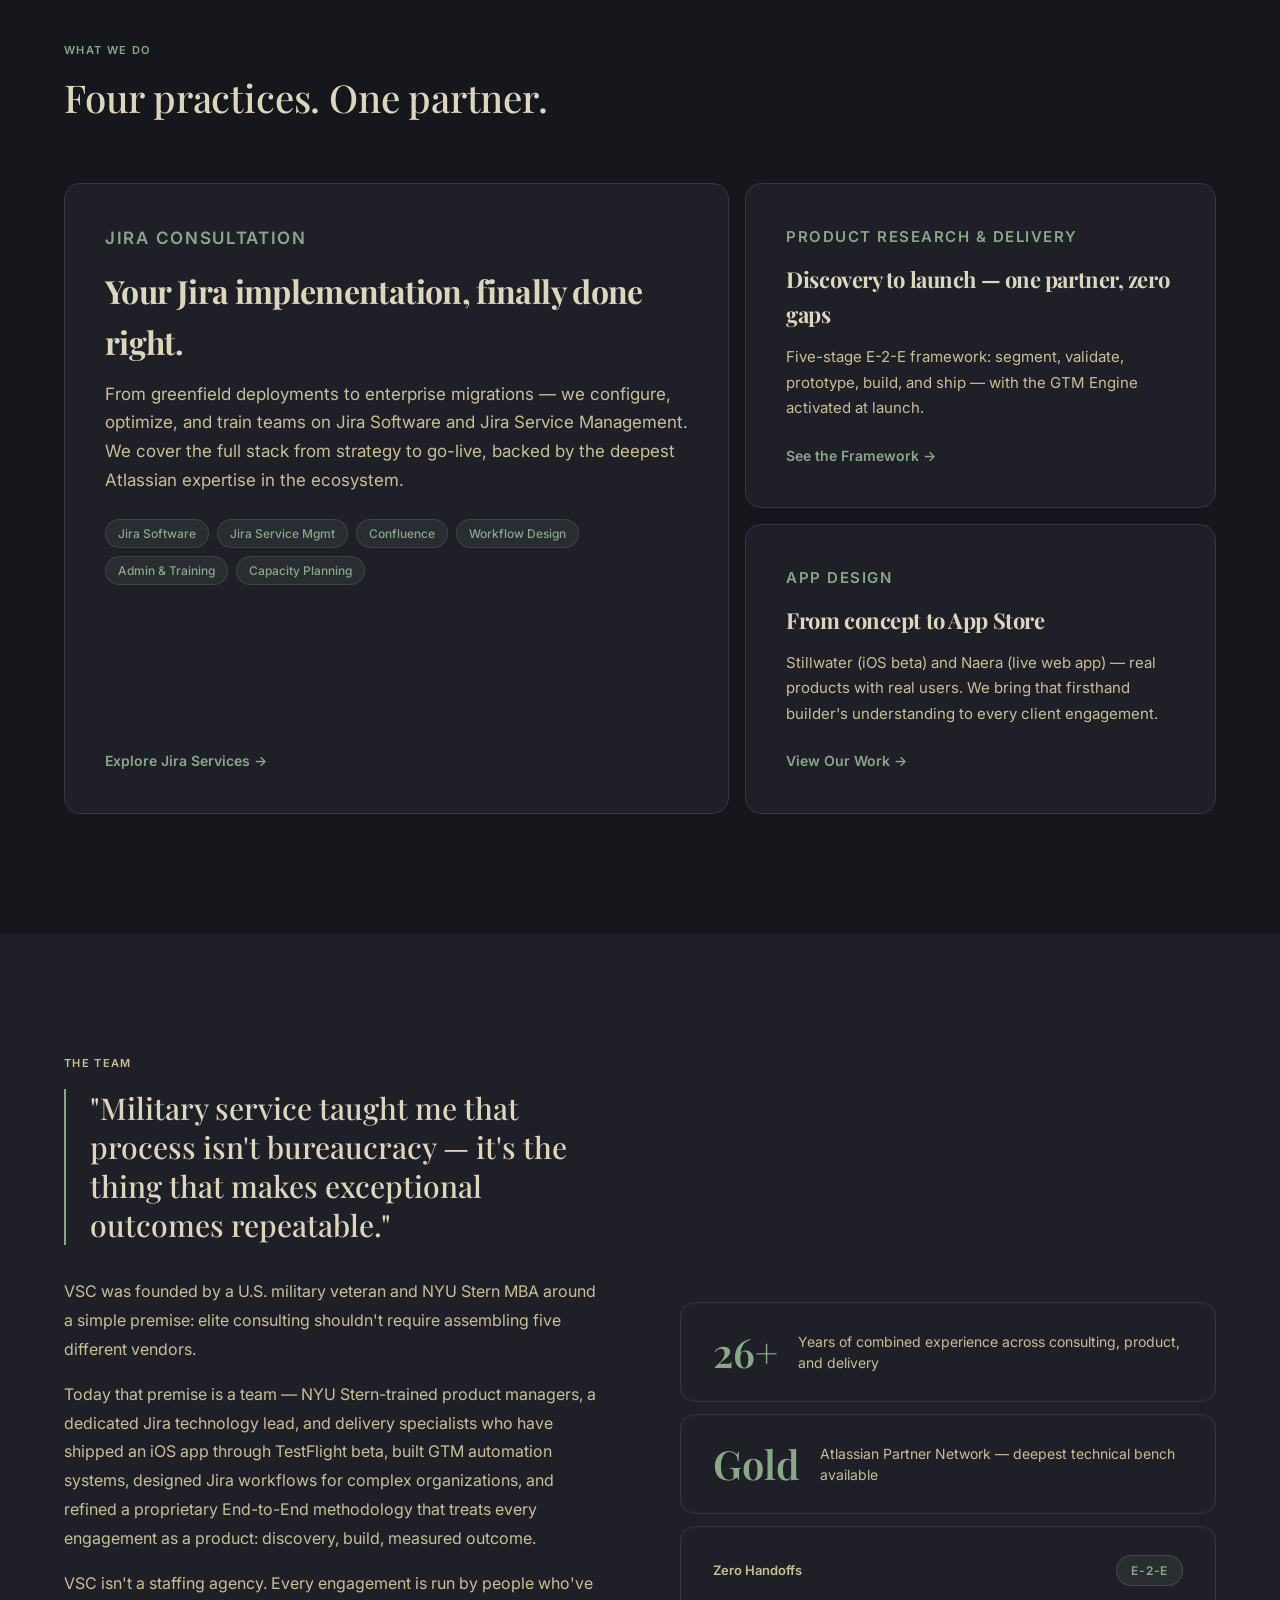
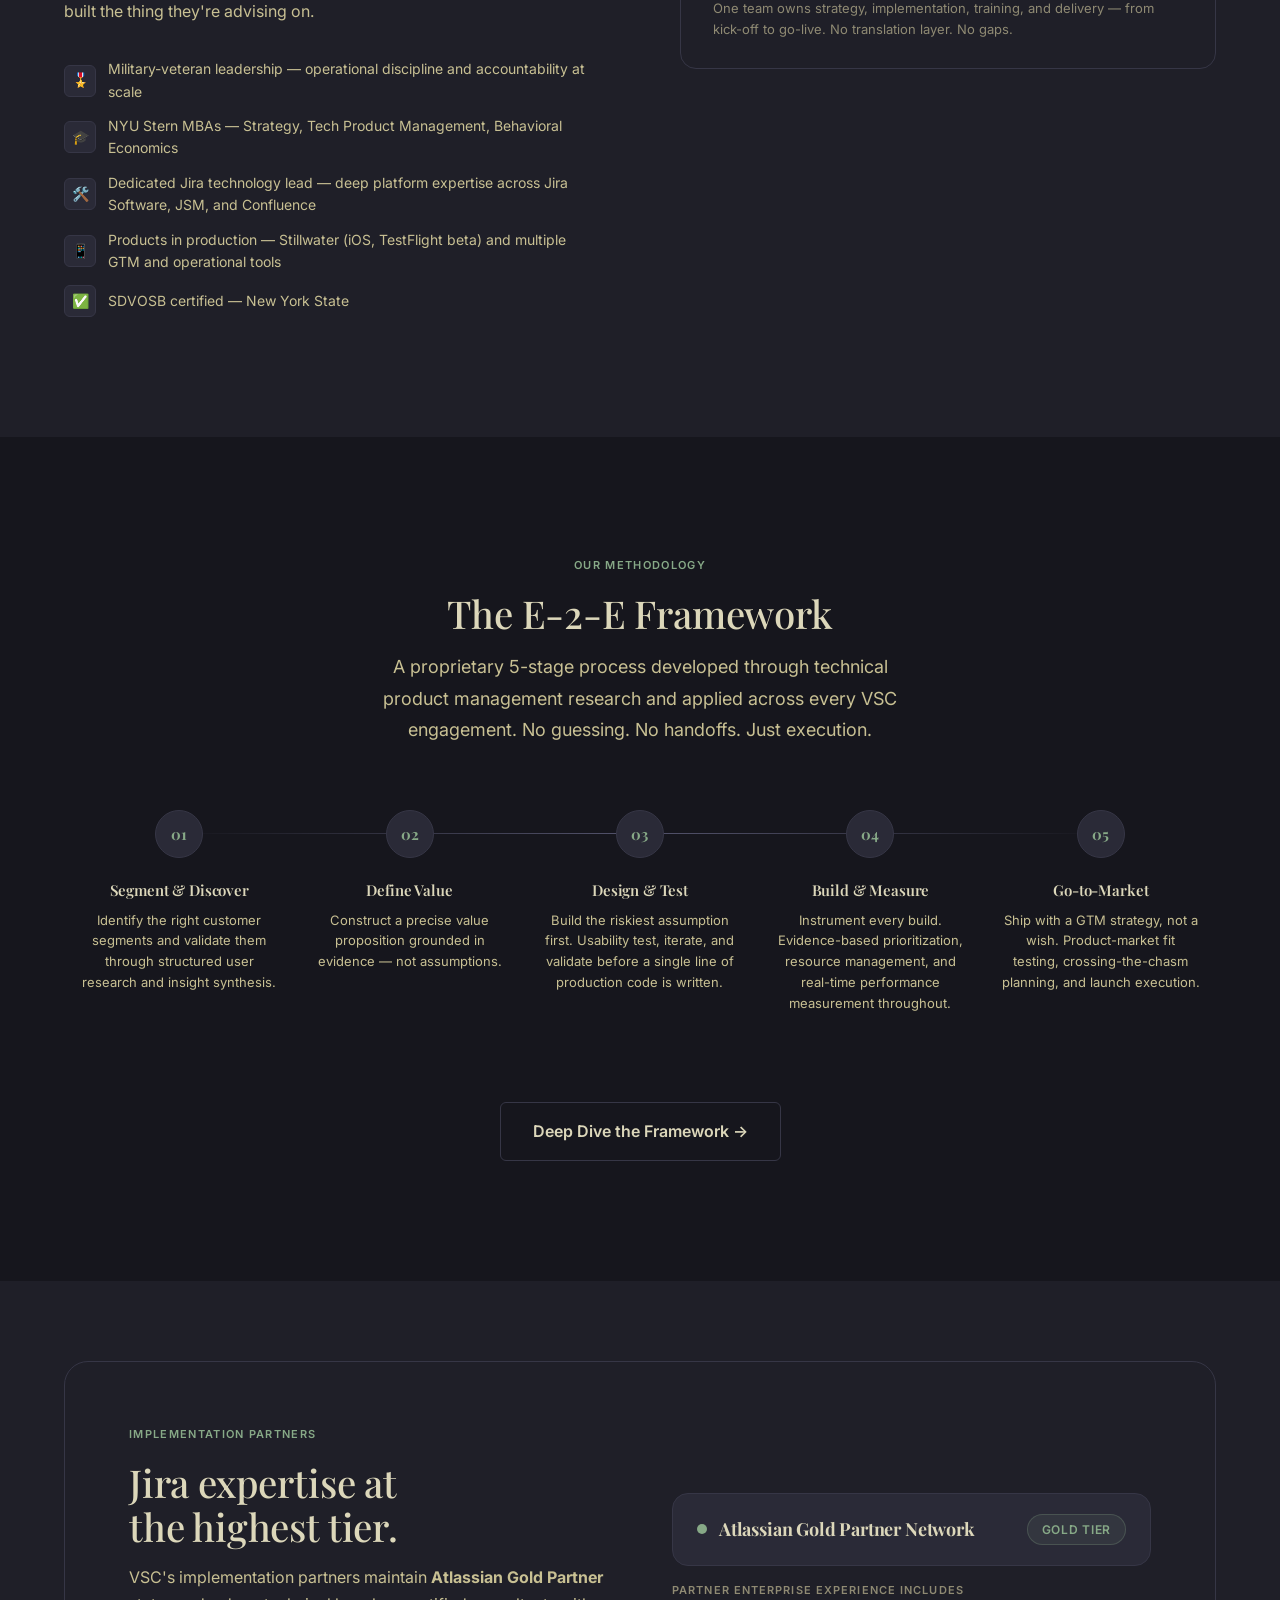
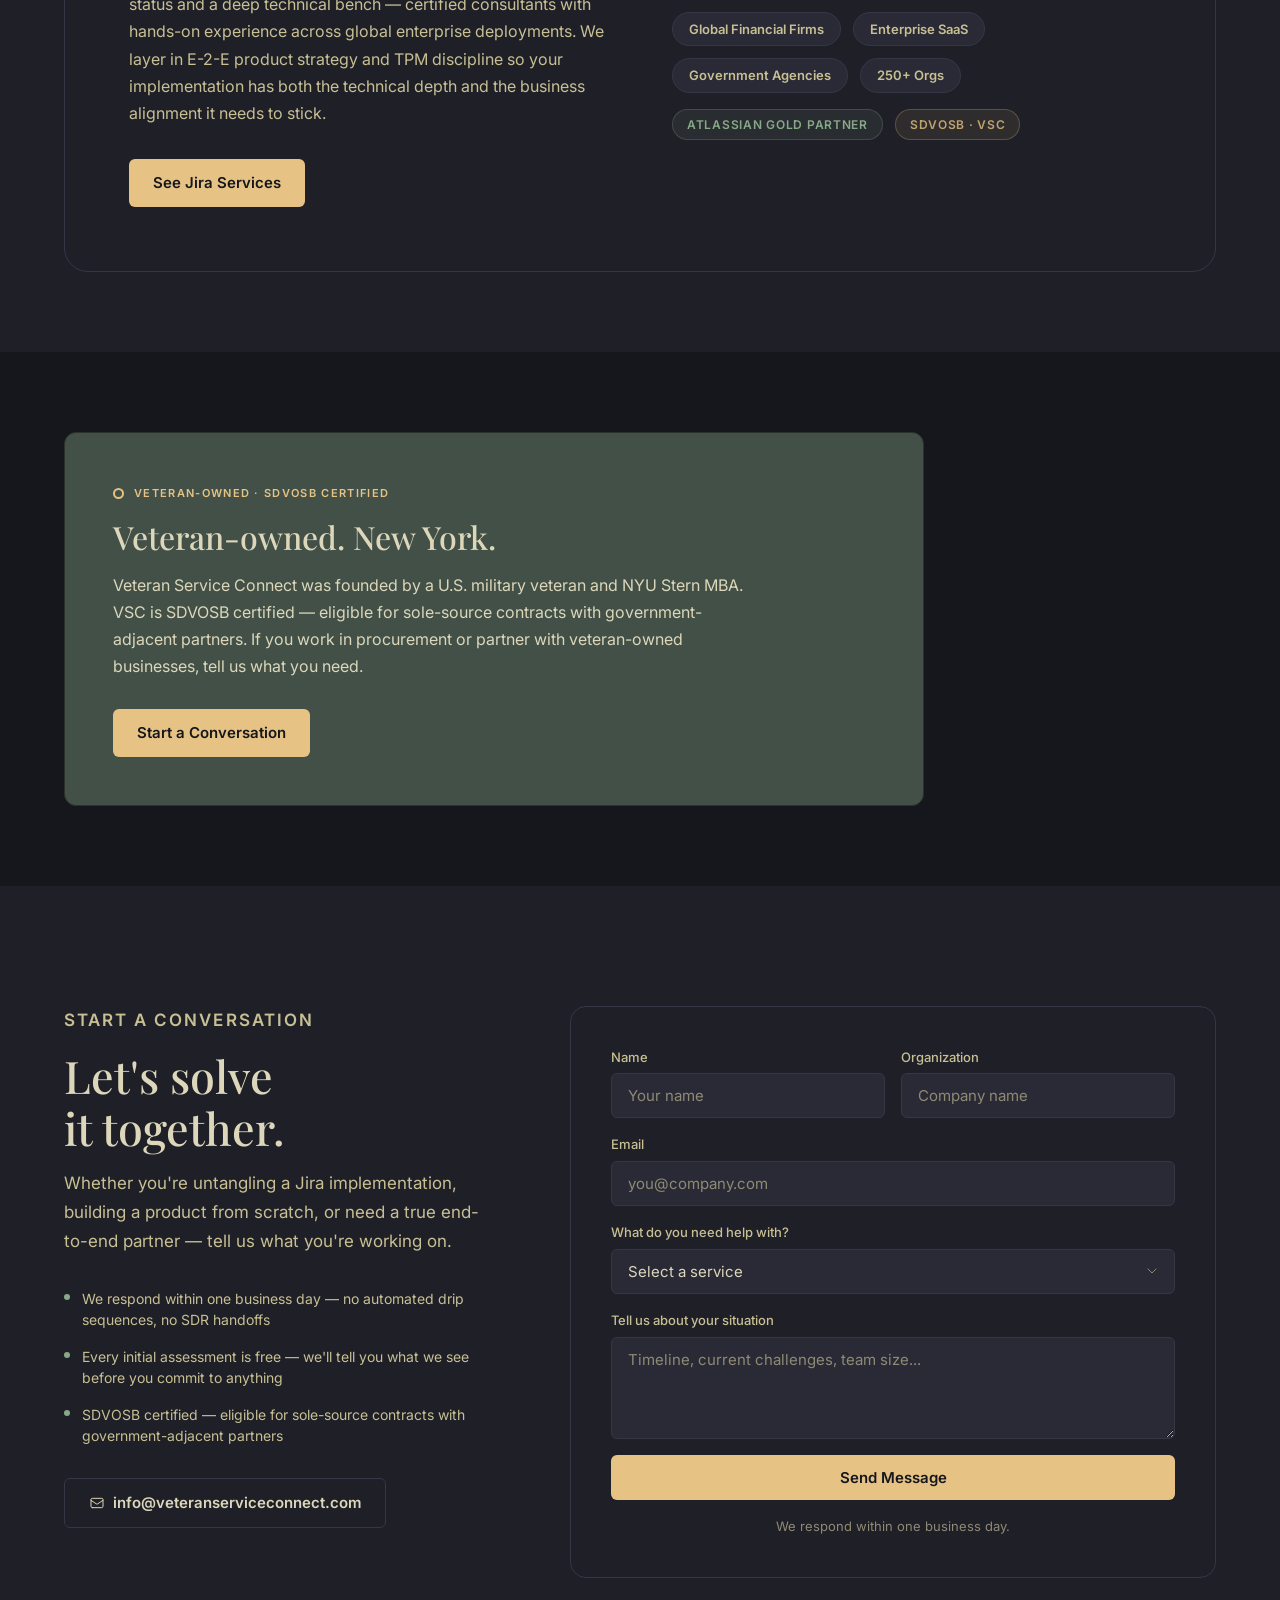
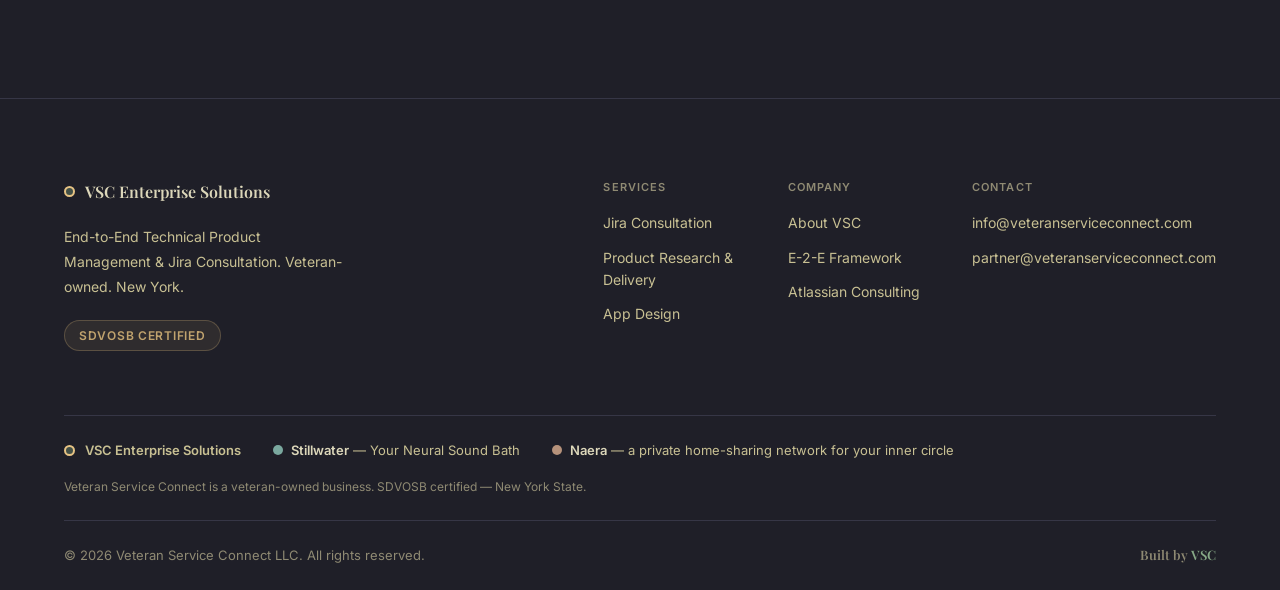
==== commit 502a3ea2: "copy: remove Blue Apron conversion claim from E-2-E step 02 Coursework case study, not VSC client wo" ====
--- a/index.html
+++ b/index.html
@@ -676,7 +676,7 @@
           <div class="e2e-step">
             <div class="e2e-num">02</div>
             <h4>Define Value</h4>
-            <p>Construct a precise value proposition grounded in evidence — not assumptions. Blue Apron achieved 2× conversion through this step alone.</p>
+            <p>Construct a precise value proposition grounded in evidence — not assumptions.</p>
           </div>
           <div class="e2e-step">
             <div class="e2e-num">03</div>
